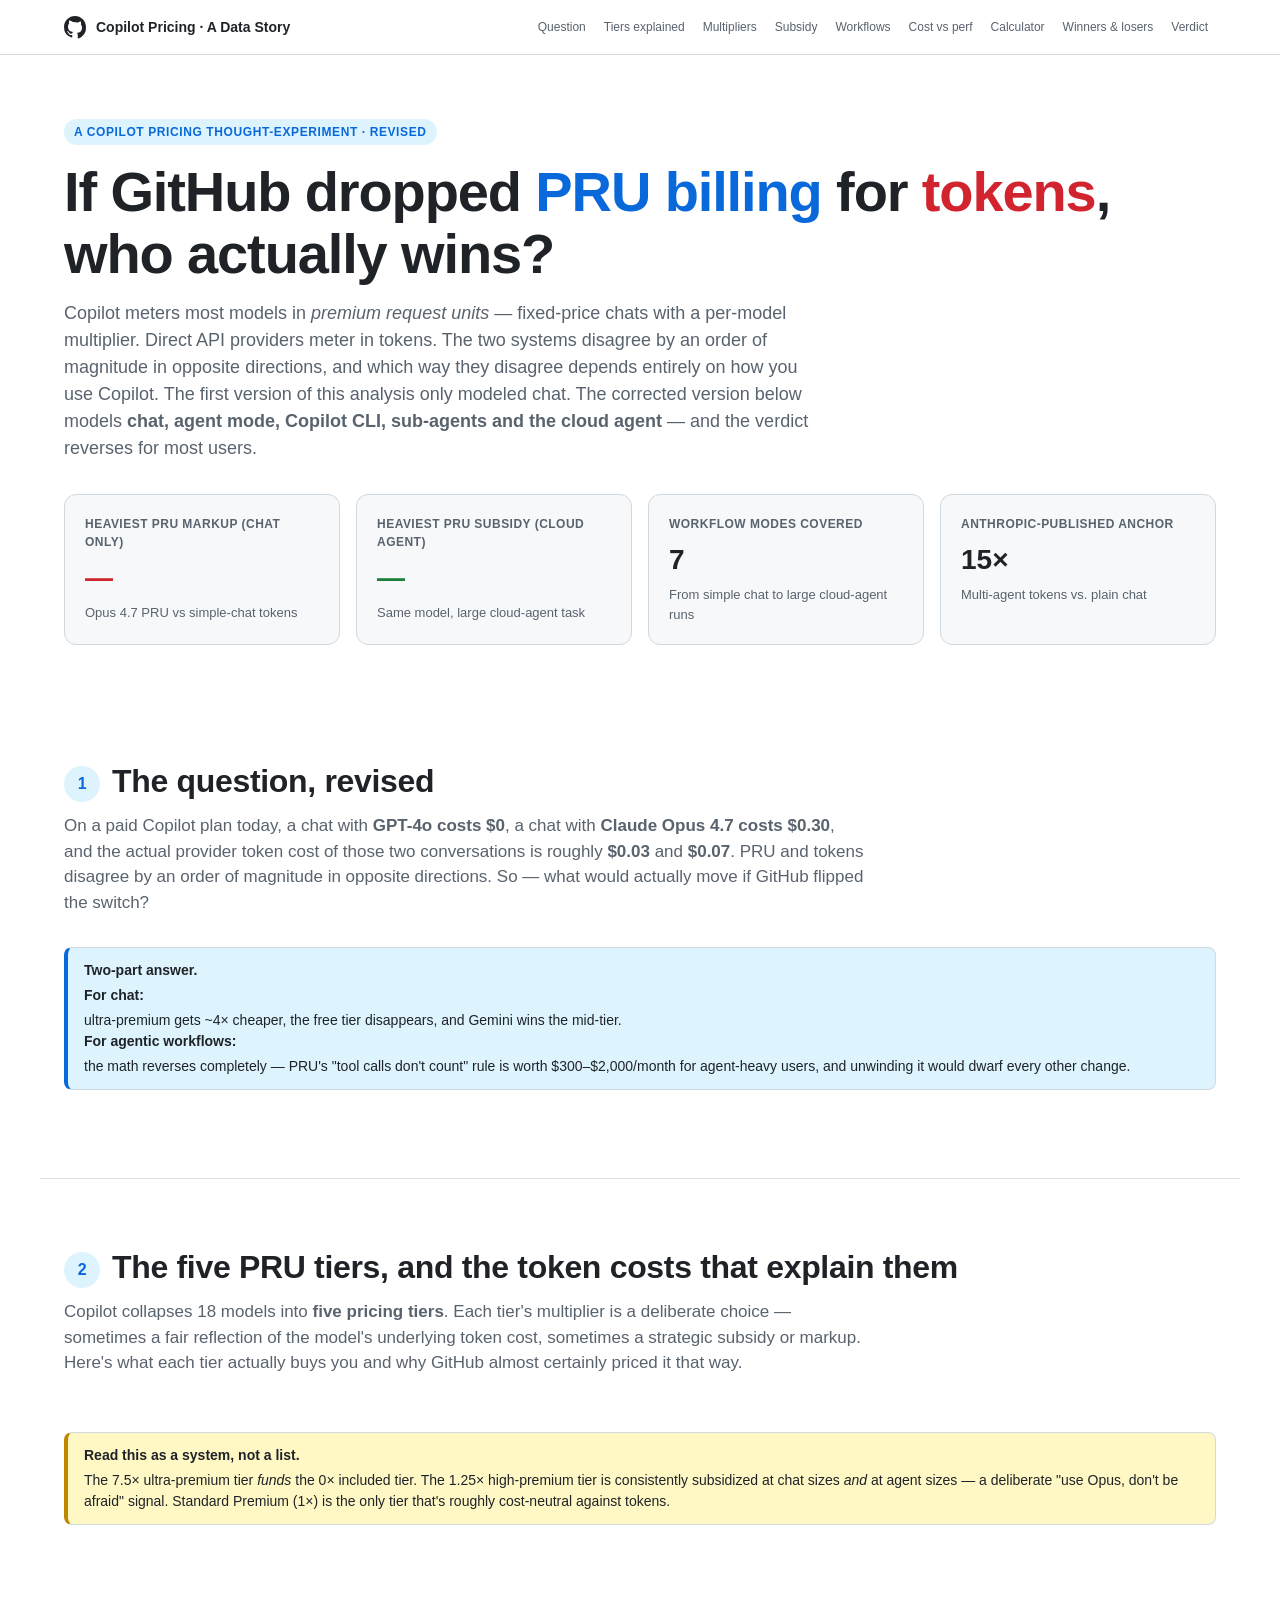
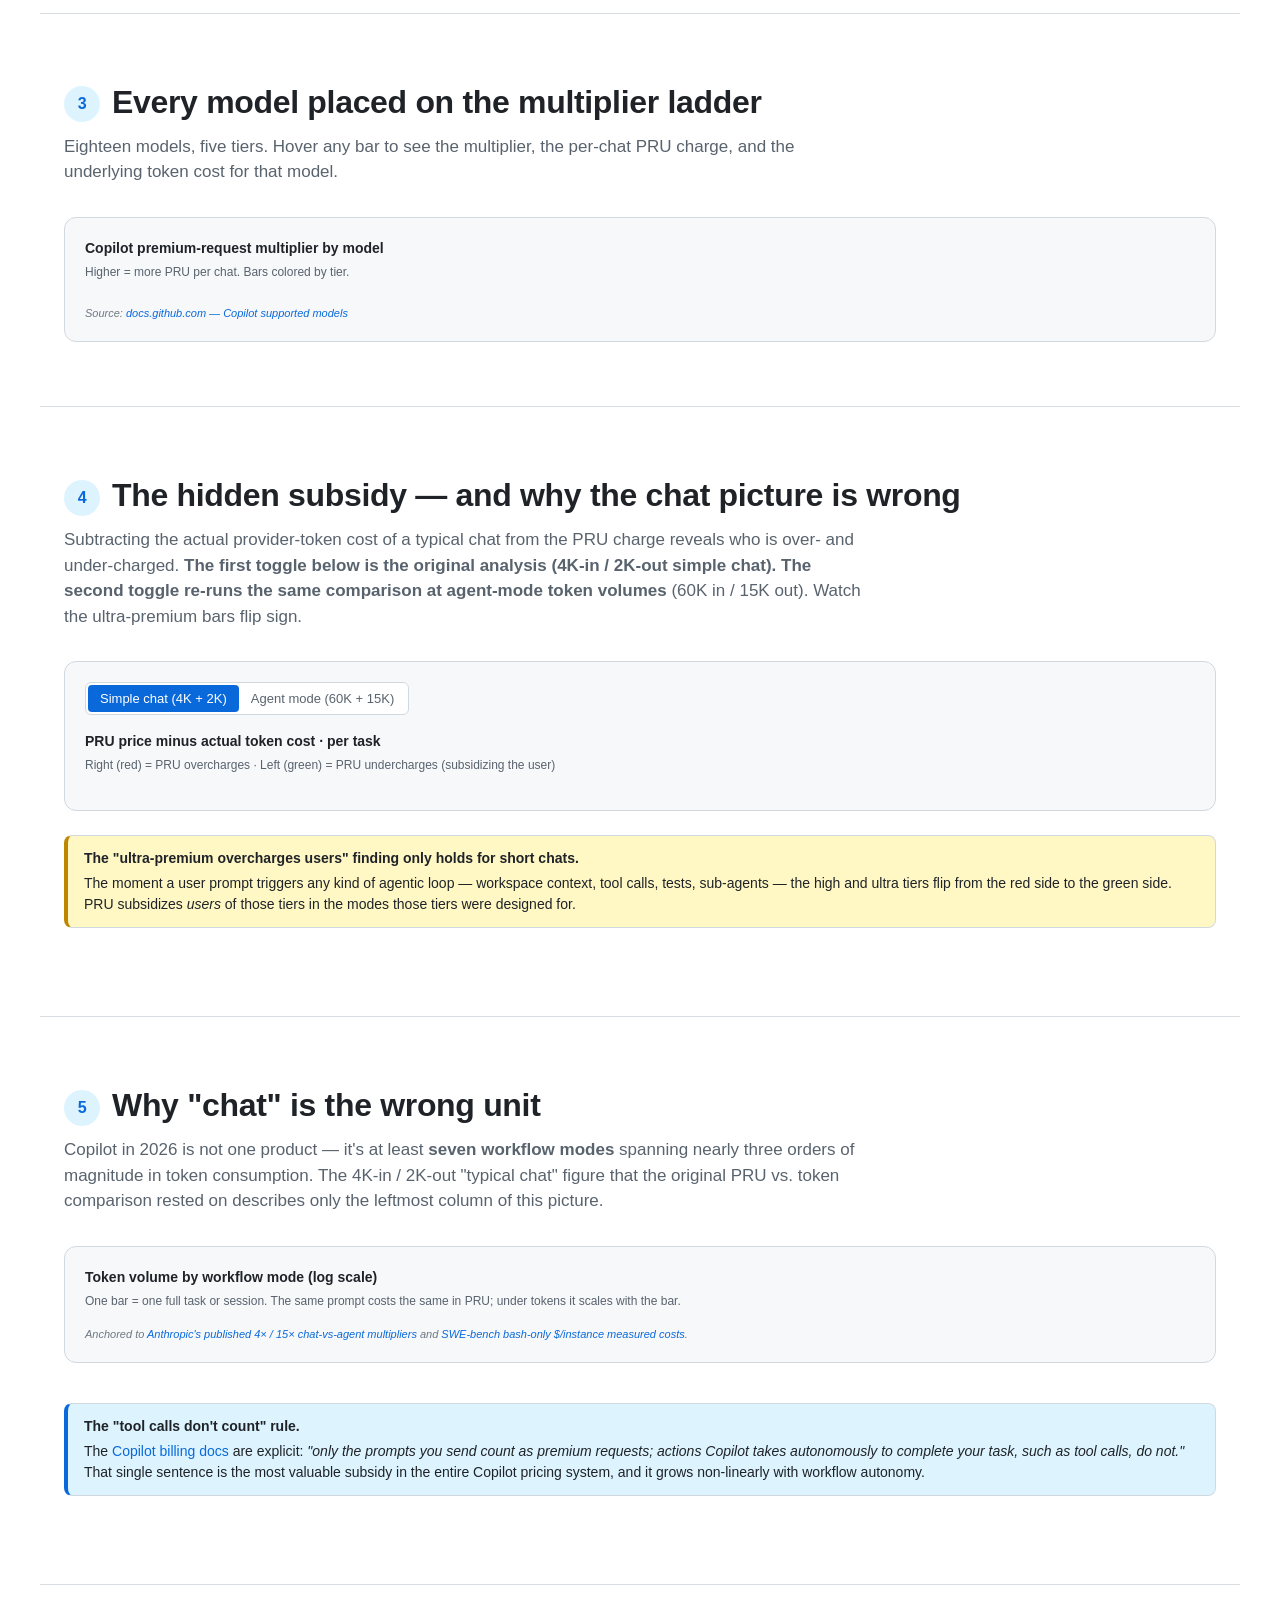
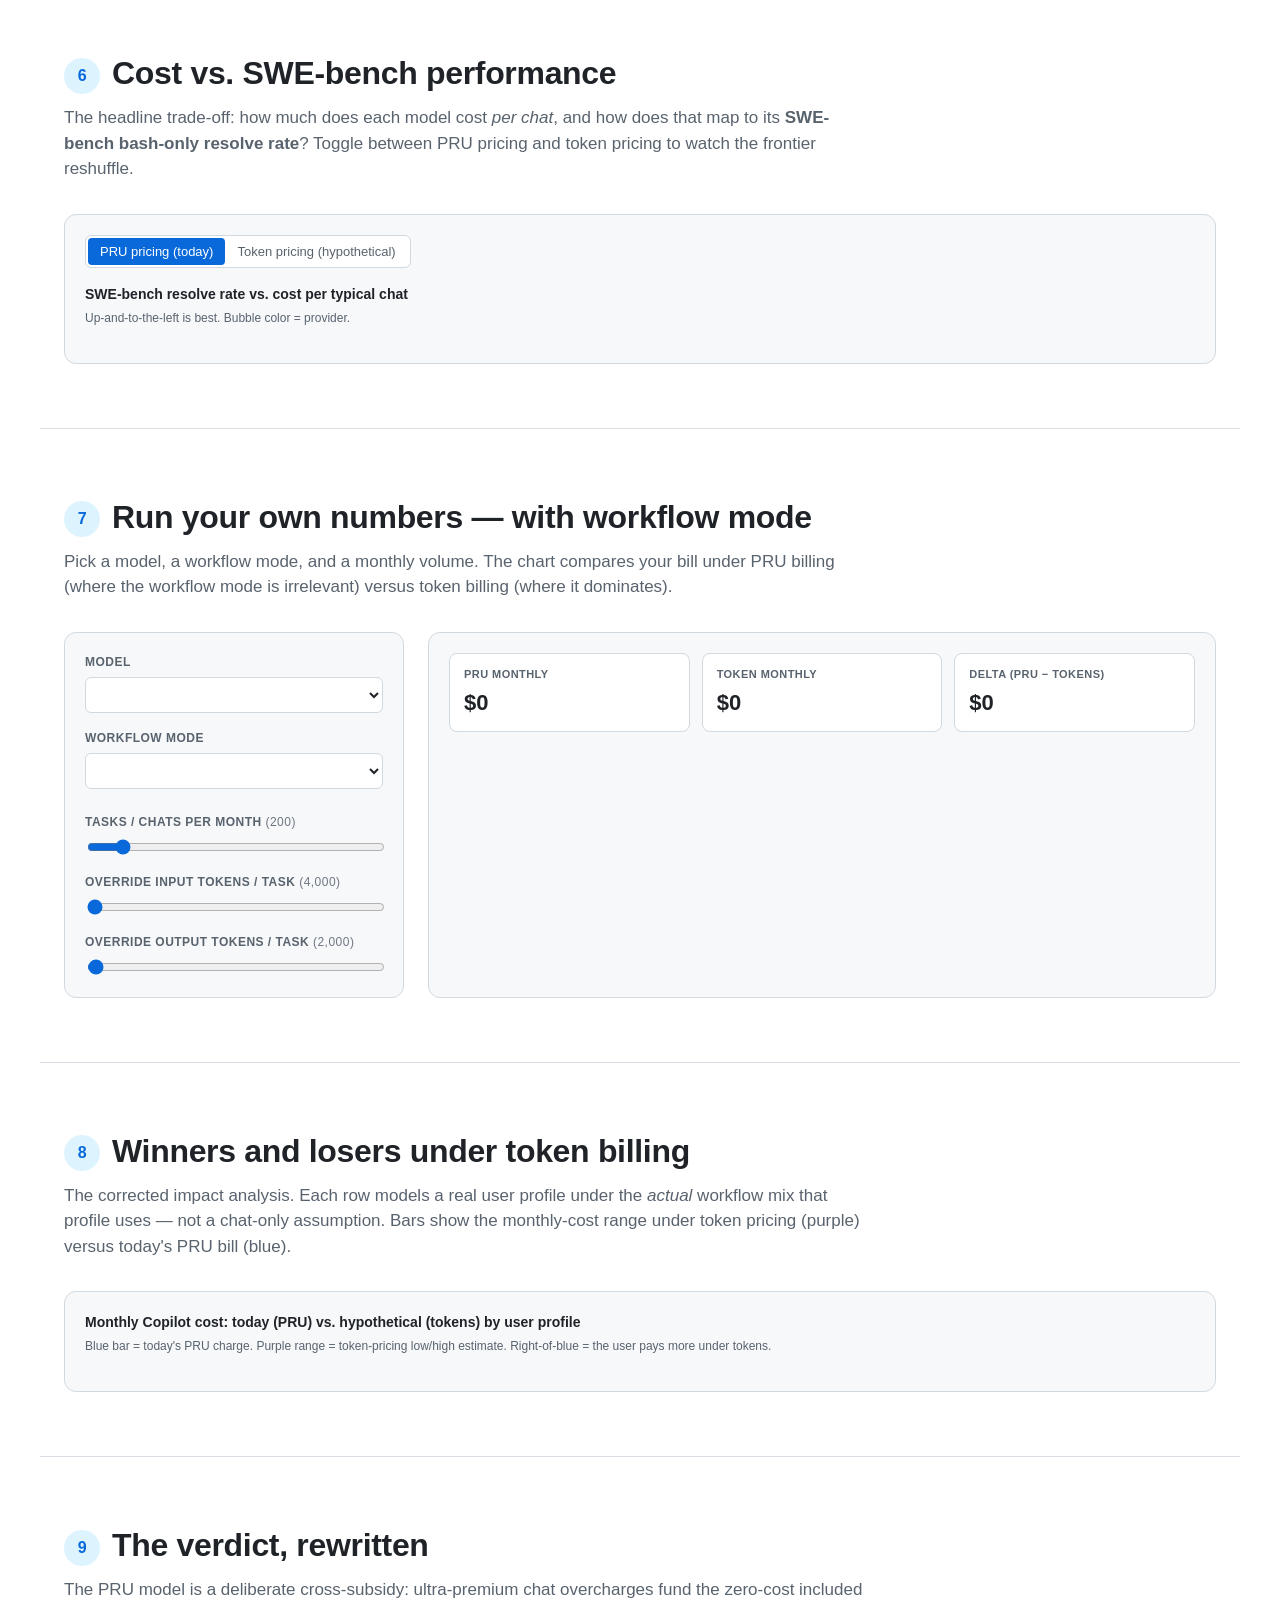
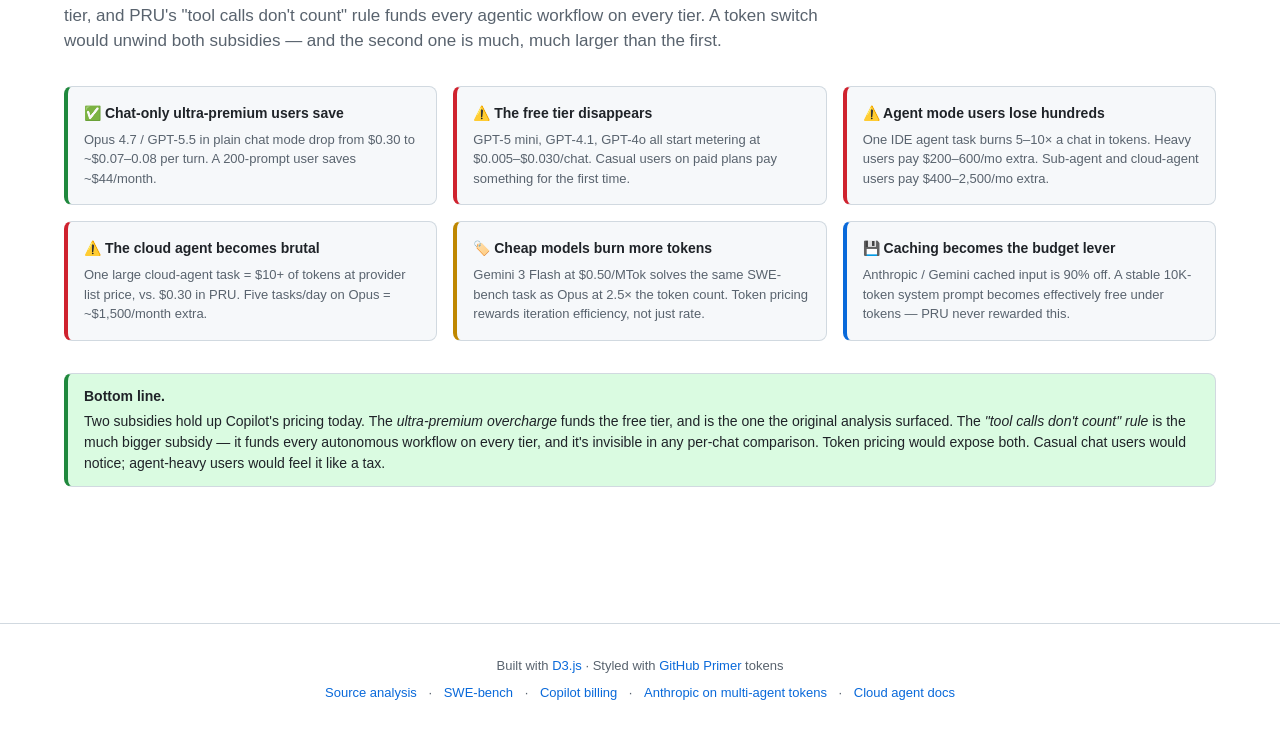
==== docs/index.html @ 6ed40075 "Rebuild website around chat-vs-agent findings and PRU tier explainer - Add Section 2: 'The five PRU " ====
<!DOCTYPE html>
<html lang="en">
<head>
<meta charset="UTF-8">
<meta name="viewport" content="width=device-width, initial-scale=1">
<title>Copilot PRU vs Tokens · A Data Story</title>
<meta name="description" content="An interactive D3.js walkthrough of GitHub Copilot's PRU billing, the token costs that explain it, and what would change in chat vs. agentic workflows under token-based pricing.">
<link rel="icon" href="data:image/svg+xml,%3Csvg xmlns='http://www.w3.org/2000/svg' viewBox='0 0 16 16'%3E%3Cpath fill='%231f6feb' d='M8 0C3.58 0 0 3.58 0 8a8 8 0 005.47 7.59c.4.07.55-.17.55-.38v-1.34c-2.23.49-2.7-1.07-2.7-1.07-.36-.92-.89-1.17-.89-1.17-.73-.5.05-.49.05-.49.81.06 1.23.83 1.23.83.72 1.23 1.88.87 2.34.66.07-.52.28-.87.51-1.07-1.78-.2-3.64-.89-3.64-3.95 0-.87.31-1.59.82-2.15-.08-.2-.36-1.02.08-2.12 0 0 .67-.21 2.2.82.64-.18 1.32-.27 2-.27.68 0 1.36.09 2 .27 1.53-1.04 2.2-.82 2.2-.82.44 1.1.16 1.92.08 2.12.51.56.82 1.27.82 2.15 0 3.07-1.87 3.75-3.65 3.95.29.25.54.73.54 1.48v2.19c0 .21.15.46.55.38A8.013 8.013 0 0016 8c0-4.42-3.58-8-8-8z'/%3E%3C/svg%3E">
<link rel="stylesheet" href="styles.css">
</head>
<body>

<header class="site-header">
  <div class="site-header-inner">
    <div class="brand">
      <svg width="22" height="22" viewBox="0 0 16 16" fill="currentColor"><path d="M8 0C3.58 0 0 3.58 0 8a8 8 0 005.47 7.59c.4.07.55-.17.55-.38v-1.34c-2.23.49-2.7-1.07-2.7-1.07-.36-.92-.89-1.17-.89-1.17-.73-.5.05-.49.05-.49.81.06 1.23.83 1.23.83.72 1.23 1.88.87 2.34.66.07-.52.28-.87.51-1.07-1.78-.2-3.64-.89-3.64-3.95 0-.87.31-1.59.82-2.15-.08-.2-.36-1.02.08-2.12 0 0 .67-.21 2.2.82A7.7 7.7 0 018 4.6c.68 0 1.36.09 2 .27 1.53-1.04 2.2-.82 2.2-.82.44 1.1.16 1.92.08 2.12.51.56.82 1.27.82 2.15 0 3.07-1.87 3.75-3.65 3.95.29.25.54.73.54 1.48v2.19c0 .21.15.46.55.38A8.013 8.013 0 0016 8c0-4.42-3.58-8-8-8z"/></svg>
      <span>Copilot Pricing · A Data Story</span>
    </div>
    <nav class="nav-links">
      <a href="#question">Question</a>
      <a href="#tiers">Tiers explained</a>
      <a href="#multipliers">Multipliers</a>
      <a href="#subsidy">Subsidy</a>
      <a href="#workflows">Workflows</a>
      <a href="#scatter">Cost vs perf</a>
      <a href="#calculator">Calculator</a>
      <a href="#impact">Winners &amp; losers</a>
      <a href="#verdict">Verdict</a>
    </nav>
  </div>
</header>

<div class="hero">
  <span class="eyebrow">A Copilot pricing thought-experiment · revised</span>
  <h1>If GitHub dropped <span class="accent">PRU billing</span> for <span class="danger">tokens</span>, who actually wins?</h1>
  <p class="lede">
    Copilot meters most models in <em>premium request units</em> — fixed-price chats with
    a per-model multiplier. Direct API providers meter in tokens. The two systems disagree
    by an order of magnitude in opposite directions, and which way they disagree depends
    entirely on how you use Copilot. The first version of this analysis only modeled
    chat. The corrected version below models <strong>chat, agent mode, Copilot CLI,
    sub-agents and the cloud agent</strong> — and the verdict reverses for most users.
  </p>
  <div class="hero-stats">
    <div class="stat-card down">
      <div class="label">Heaviest PRU markup (chat only)</div>
      <div class="value" id="kpi-markup">—</div>
      <div class="sub">Opus 4.7 PRU vs simple-chat tokens</div>
    </div>
    <div class="stat-card up">
      <div class="label">Heaviest PRU subsidy (cloud agent)</div>
      <div class="value" id="kpi-cloud">—</div>
      <div class="sub">Same model, large cloud-agent task</div>
    </div>
    <div class="stat-card">
      <div class="label">Workflow modes covered</div>
      <div class="value">7</div>
      <div class="sub">From simple chat to large cloud-agent runs</div>
    </div>
    <div class="stat-card">
      <div class="label">Anthropic-published anchor</div>
      <div class="value">15×</div>
      <div class="sub">Multi-agent tokens vs. plain chat</div>
    </div>
  </div>
</div>

<!-- 1. THE QUESTION -->
<section id="question" class="no-border">
  <h2><span class="num">1</span>The question, revised</h2>
  <p class="section-lede">
    On a paid Copilot plan today, a chat with <strong>GPT-4o costs $0</strong>, a chat with
    <strong>Claude Opus 4.7 costs $0.30</strong>, and the actual provider token cost of those
    two conversations is roughly <strong>$0.03</strong> and <strong>$0.07</strong>. PRU and tokens disagree
    by an order of magnitude in opposite directions. So — what would actually move if GitHub
    flipped the switch?
  </p>
  <div class="callout">
    <strong>Two-part answer.</strong>
    <strong>For chat:</strong> ultra-premium gets ~4× cheaper, the free tier disappears,
    and Gemini wins the mid-tier. <strong>For agentic workflows:</strong> the math reverses
    completely — PRU's "tool calls don't count" rule is worth $300–$2,000/month for
    agent-heavy users, and unwinding it would dwarf every other change.
  </div>
</section>

<!-- 2. THE FIVE PRU TIERS — EXPLAINED -->
<section id="tiers">
  <h2><span class="num">2</span>The five PRU tiers, and the token costs that explain them</h2>
  <p class="section-lede">
    Copilot collapses 18 models into <strong>five pricing tiers</strong>. Each tier's
    multiplier is a deliberate choice — sometimes a fair reflection of the model's
    underlying token cost, sometimes a strategic subsidy or markup. Here's what each
    tier actually buys you and why GitHub almost certainly priced it that way.
  </p>
  <div class="tier-grid" id="tier-grid"></div>
  <div class="callout warn" style="margin-top:24px">
    <strong>Read this as a system, not a list.</strong>
    The 7.5× ultra-premium tier <em>funds</em> the 0× included tier. The 1.25× high-premium
    tier is consistently subsidized at chat sizes <em>and</em> at agent sizes — a deliberate
    "use Opus, don't be afraid" signal. Standard Premium (1×) is the only tier that's
    roughly cost-neutral against tokens.
  </div>
</section>

<!-- 3. PRU MULTIPLIERS BY MODEL -->
<section id="multipliers">
  <h2><span class="num">3</span>Every model placed on the multiplier ladder</h2>
  <p class="section-lede">
    Eighteen models, five tiers. Hover any bar to see the multiplier, the per-chat PRU
    charge, and the underlying token cost for that model.
  </p>
  <div class="chart-card">
    <div class="chart-title">Copilot premium-request multiplier by model</div>
    <div class="chart-sub">Higher = more PRU per chat. Bars colored by tier.</div>
    <div id="chart-multipliers"></div>
    <div class="legend" id="legend-multipliers"></div>
    <div class="source-line">Source: <a href="https://docs.github.com/en/copilot/reference/ai-models/supported-models">docs.github.com — Copilot supported models</a></div>
  </div>
</section>

<!-- 4. HIDDEN SUBSIDY -->
<section id="subsidy">
  <h2><span class="num">4</span>The hidden subsidy — and why the chat picture is wrong</h2>
  <p class="section-lede">
    Subtracting the actual provider-token cost of a typical chat from the PRU charge
    reveals who is over- and under-charged.
    <strong>The first toggle below is the original analysis (4K-in / 2K-out simple chat).</strong>
    <strong>The second toggle re-runs the same comparison at agent-mode token volumes</strong>
    (60K in / 15K out). Watch the ultra-premium bars flip sign.
  </p>
  <div class="chart-card">
    <div class="chart-controls">
      <div class="toggle-group" id="subsidy-toggle">
        <button class="active" data-mode="chat">Simple chat (4K + 2K)</button>
        <button data-mode="agent">Agent mode (60K + 15K)</button>
      </div>
    </div>
    <div class="chart-title">PRU price minus actual token cost · per task</div>
    <div class="chart-sub">Right (red) = PRU overcharges &middot; Left (green) = PRU undercharges (subsidizing the user)</div>
    <div id="chart-subsidy"></div>
  </div>
  <div class="callout warn">
    <strong>The "ultra-premium overcharges users" finding only holds for short chats.</strong>
    The moment a user prompt triggers any kind of agentic loop — workspace context, tool
    calls, tests, sub-agents — the high and ultra tiers flip from the red side to the
    green side. PRU subsidizes <em>users</em> of those tiers in the modes those tiers
    were designed for.
  </div>
</section>

<!-- 5. WORKFLOW MODES -->
<section id="workflows">
  <h2><span class="num">5</span>Why "chat" is the wrong unit</h2>
  <p class="section-lede">
    Copilot in 2026 is not one product — it's at least <strong>seven workflow modes</strong> spanning
    nearly three orders of magnitude in token consumption. The 4K-in / 2K-out "typical chat"
    figure that the original PRU vs. token comparison rested on describes only the leftmost
    column of this picture.
  </p>
  <div class="chart-card">
    <div class="chart-title">Token volume by workflow mode (log scale)</div>
    <div class="chart-sub">One bar = one full task or session. The same prompt costs the same in PRU; under tokens it scales with the bar.</div>
    <div id="chart-workflows"></div>
    <div class="source-line">Anchored to <a href="https://www.anthropic.com/engineering/built-multi-agent-research-system">Anthropic's published 4× / 15× chat-vs-agent multipliers</a> and <a href="https://www.swebench.com/">SWE-bench bash-only $/instance measured costs</a>.</div>
  </div>
  <div class="workflow-table" id="workflow-table"></div>
  <div class="callout">
    <strong>The "tool calls don't count" rule.</strong>
    The <a href="https://docs.github.com/en/copilot/concepts/billing/copilot-requests">Copilot billing docs</a>
    are explicit: <em>"only the prompts you send count as premium requests; actions Copilot
    takes autonomously to complete your task, such as tool calls, do not."</em> That single
    sentence is the most valuable subsidy in the entire Copilot pricing system, and it
    grows non-linearly with workflow autonomy.
  </div>
</section>

<!-- 6. SCATTER -->
<section id="scatter">
  <h2><span class="num">6</span>Cost vs. SWE-bench performance</h2>
  <p class="section-lede">
    The headline trade-off: how much does each model cost <em>per chat</em>, and how does
    that map to its <strong>SWE-bench bash-only resolve rate</strong>? Toggle between PRU pricing
    and token pricing to watch the frontier reshuffle.
  </p>
  <div class="chart-card">
    <div class="chart-controls">
      <div class="toggle-group" id="scatter-toggle">
        <button class="active" data-mode="pru">PRU pricing (today)</button>
        <button data-mode="token">Token pricing (hypothetical)</button>
      </div>
    </div>
    <div class="chart-title">SWE-bench resolve rate vs. cost per typical chat</div>
    <div class="chart-sub">Up-and-to-the-left is best. Bubble color = provider.</div>
    <div id="chart-scatter"></div>
    <div class="legend" id="legend-scatter"></div>
  </div>
</section>

<!-- 7. CALCULATOR with workflow mode -->
<section id="calculator">
  <h2><span class="num">7</span>Run your own numbers — with workflow mode</h2>
  <p class="section-lede">
    Pick a model, a workflow mode, and a monthly volume. The chart compares your bill
    under PRU billing (where the workflow mode is irrelevant) versus token billing
    (where it dominates).
  </p>
  <div class="calc-grid">
    <div class="calc-controls">
      <div class="field">
        <label for="calc-model">Model</label>
        <select id="calc-model"></select>
      </div>
      <div class="field">
        <label for="calc-workflow">Workflow mode</label>
        <select id="calc-workflow"></select>
        <span class="hint" id="calc-workflow-hint"></span>
      </div>
      <div class="field">
        <label>Tasks / chats per month <span style="text-transform:none;color:var(--fg-subtle);font-weight:400">(<span id="calc-chats-val">200</span>)</span></label>
        <input type="range" id="calc-chats" min="1" max="2000" step="1" value="200">
      </div>
      <div class="field">
        <label>Override input tokens / task <span style="text-transform:none;color:var(--fg-subtle);font-weight:400">(<span id="calc-in-val">4,000</span>)</span></label>
        <input type="range" id="calc-in" min="500" max="2000000" step="500" value="4000">
      </div>
      <div class="field">
        <label>Override output tokens / task <span style="text-transform:none;color:var(--fg-subtle);font-weight:400">(<span id="calc-out-val">2,000</span>)</span></label>
        <input type="range" id="calc-out" min="200" max="500000" step="200" value="2000">
      </div>
    </div>
    <div class="calc-output">
      <div class="calc-summary">
        <div class="pill"><div class="k">PRU monthly</div><div class="v" id="calc-pru">$0</div></div>
        <div class="pill"><div class="k">Token monthly</div><div class="v" id="calc-tok">$0</div></div>
        <div class="pill" id="calc-delta-pill"><div class="k">Delta (PRU − Tokens)</div><div class="v" id="calc-delta">$0</div></div>
      </div>
      <div id="chart-calc"></div>
    </div>
  </div>
</section>

<!-- 8. WINNERS / LOSERS -->
<section id="impact">
  <h2><span class="num">8</span>Winners and losers under token billing</h2>
  <p class="section-lede">
    The corrected impact analysis. Each row models a real user profile under the <em>actual</em>
    workflow mix that profile uses — not a chat-only assumption. Bars show the
    monthly-cost range under token pricing (purple) versus today's PRU bill (blue).
  </p>
  <div class="chart-card">
    <div class="chart-title">Monthly Copilot cost: today (PRU) vs. hypothetical (tokens) by user profile</div>
    <div class="chart-sub">Blue bar = today's PRU charge. Purple range = token-pricing low/high estimate. Right-of-blue = the user pays more under tokens.</div>
    <div id="chart-impact"></div>
  </div>
</section>

<!-- 9. VERDICT -->
<section id="verdict">
  <h2><span class="num">9</span>The verdict, rewritten</h2>
  <p class="section-lede">
    The PRU model is a deliberate cross-subsidy: ultra-premium chat overcharges fund
    the zero-cost included tier, and PRU's "tool calls don't count" rule funds every
    agentic workflow on every tier. A token switch would unwind both subsidies — and
    the second one is much, much larger than the first.
  </p>
  <div class="takeaway-list">
    <div class="takeaway win">
      <h4>✅ Chat-only ultra-premium users save</h4>
      <p>Opus 4.7 / GPT-5.5 in plain chat mode drop from $0.30 to ~$0.07–0.08 per turn. A 200-prompt user saves ~$44/month.</p>
    </div>
    <div class="takeaway lose">
      <h4>⚠️ The free tier disappears</h4>
      <p>GPT-5 mini, GPT-4.1, GPT-4o all start metering at $0.005–$0.030/chat. Casual users on paid plans pay something for the first time.</p>
    </div>
    <div class="takeaway lose">
      <h4>⚠️ Agent mode users lose hundreds</h4>
      <p>One IDE agent task burns 5–10× a chat in tokens. Heavy users pay $200–600/mo extra. Sub-agent and cloud-agent users pay $400–2,500/mo extra.</p>
    </div>
    <div class="takeaway lose">
      <h4>⚠️ The cloud agent becomes brutal</h4>
      <p>One large cloud-agent task = $10+ of tokens at provider list price, vs. $0.30 in PRU. Five tasks/day on Opus = ~$1,500/month extra.</p>
    </div>
    <div class="takeaway warn">
      <h4>🏷️ Cheap models burn more tokens</h4>
      <p>Gemini 3 Flash at $0.50/MTok solves the same SWE-bench task as Opus at 2.5× the token count. Token pricing rewards iteration efficiency, not just rate.</p>
    </div>
    <div class="takeaway">
      <h4>💾 Caching becomes the budget lever</h4>
      <p>Anthropic / Gemini cached input is 90% off. A stable 10K-token system prompt becomes effectively free under tokens — PRU never rewarded this.</p>
    </div>
  </div>

  <div class="callout success" style="margin-top:32px;">
    <strong>Bottom line.</strong> Two subsidies hold up Copilot's pricing today.
    The <em>ultra-premium overcharge</em> funds the free tier, and is the one the
    original analysis surfaced. The <em>"tool calls don't count" rule</em> is the much
    bigger subsidy — it funds every autonomous workflow on every tier, and it's invisible
    in any per-chat comparison. Token pricing would expose both. Casual chat users would
    notice; agent-heavy users would feel it like a tax.
  </div>
</section>

<footer>
  <div>Built with <a href="https://d3js.org">D3.js</a> · Styled with <a href="https://primer.style">GitHub Primer</a> tokens</div>
  <div class="links">
    <a href="https://github.com/Bens-Scratch-Org/Supreme-Model-Picker/blob/main/analysis/model-comparison.md">Source analysis</a> ·
    <a href="https://www.swebench.com/">SWE-bench</a> ·
    <a href="https://docs.github.com/en/copilot/concepts/billing/copilot-requests">Copilot billing</a> ·
    <a href="https://www.anthropic.com/engineering/built-multi-agent-research-system">Anthropic on multi-agent tokens</a> ·
    <a href="https://docs.github.com/en/copilot/concepts/agents/coding-agent/about-coding-agent">Cloud agent docs</a>
  </div>
</footer>

<div class="d3-tooltip" id="tooltip"></div>

<script src="https://d3js.org/d3.v7.min.js"></script>
<script src="data.js"></script>
<script src="app.js"></script>
</body>
</html>
---- docs/styles.css ----
/* GitHub Primer-inspired styling for the Copilot pricing data story */
:root {
  --canvas-default: #ffffff;
  --canvas-subtle: #f6f8fa;
  --canvas-inset: #eaeef2;
  --border-default: #d1d9e0;
  --border-muted: #d8dee4;
  --fg-default: #1f2328;
  --fg-muted: #59636e;
  --fg-subtle: #6e7781;
  --accent-fg: #0969da;
  --accent-emphasis: #0969da;
  --accent-subtle: #ddf4ff;
  --success-fg: #1a7f37;
  --success-emphasis: #1f883d;
  --success-subtle: #dafbe1;
  --danger-fg: #d1242f;
  --danger-emphasis: #cf222e;
  --danger-subtle: #ffebe9;
  --attention-fg: #9a6700;
  --attention-emphasis: #bf8700;
  --attention-subtle: #fff8c5;
  --done-fg: #8250df;
  --done-emphasis: #8250df;
  --done-subtle: #fbefff;

  --p-anthropic: #cf5226;
  --p-openai: #1a7f37;
  --p-google: #0969da;
}

@media (prefers-color-scheme: dark) {
  :root {
    --canvas-default: #0d1117;
    --canvas-subtle: #151b23;
    --canvas-inset: #010409;
    --border-default: #3d444d;
    --border-muted: #262c36;
    --fg-default: #f0f6fc;
    --fg-muted: #9198a1;
    --fg-subtle: #6e7681;
    --accent-fg: #4493f8;
    --accent-emphasis: #1f6feb;
    --accent-subtle: #121d2f;
    --success-fg: #3fb950;
    --success-emphasis: #238636;
    --success-subtle: #0f2417;
    --danger-fg: #f85149;
    --danger-emphasis: #da3633;
    --danger-subtle: #2d1213;
    --attention-fg: #d29922;
    --attention-emphasis: #9e6a03;
    --attention-subtle: #221c0f;
    --done-fg: #ab7df8;
    --done-emphasis: #8957e5;
    --done-subtle: #1d1832;
  }
}

* { box-sizing: border-box; }

html, body {
  margin: 0; padding: 0;
  background: var(--canvas-default);
  color: var(--fg-default);
  font-family: -apple-system, BlinkMacSystemFont, "Segoe UI", "Noto Sans", Helvetica, Arial, sans-serif;
  font-size: 16px;
  line-height: 1.5;
  -webkit-font-smoothing: antialiased;
}

a { color: var(--accent-fg); text-decoration: none; }
a:hover { text-decoration: underline; }

code {
  font-family: ui-monospace, SFMono-Regular, "SF Mono", Menlo, Consolas, monospace;
  font-size: 0.875em;
  background: var(--canvas-subtle);
  border: 1px solid var(--border-muted);
  border-radius: 6px;
  padding: 0.1em 0.4em;
}

/* Header */
.site-header {
  border-bottom: 1px solid var(--border-default);
  background: var(--canvas-default);
  position: sticky; top: 0; z-index: 100;
  backdrop-filter: saturate(180%) blur(8px);
}
.site-header-inner {
  max-width: 1200px; margin: 0 auto;
  padding: 12px 24px;
  display: flex; align-items: center; justify-content: space-between; gap: 16px;
}
.brand {
  display: flex; align-items: center; gap: 10px;
  font-weight: 600; font-size: 14px;
}
.nav-links { display: flex; gap: 2px; flex-wrap: wrap; }
.nav-links a {
  color: var(--fg-muted); font-size: 12px;
  padding: 6px 8px; border-radius: 6px; font-weight: 500;
}
.nav-links a:hover { background: var(--canvas-subtle); color: var(--fg-default); text-decoration: none; }

/* Hero */
.hero {
  max-width: 1200px; margin: 0 auto;
  padding: 64px 24px 48px;
}
.hero .eyebrow {
  display: inline-block;
  font-size: 12px; font-weight: 600;
  text-transform: uppercase; letter-spacing: 0.05em;
  color: var(--accent-fg);
  background: var(--accent-subtle);
  padding: 4px 10px; border-radius: 999px;
  margin-bottom: 16px;
}
.hero h1 {
  font-size: clamp(32px, 5vw, 56px);
  line-height: 1.1; margin: 0 0 16px;
  font-weight: 700; letter-spacing: -0.02em;
}
.hero h1 .accent { color: var(--accent-fg); }
.hero h1 .danger { color: var(--danger-fg); }
.hero p.lede {
  font-size: 18px; color: var(--fg-muted);
  max-width: 760px; margin: 0 0 32px;
}
.hero-stats {
  display: grid;
  grid-template-columns: repeat(auto-fit, minmax(220px, 1fr));
  gap: 16px; margin-top: 32px;
}
.stat-card {
  background: var(--canvas-subtle);
  border: 1px solid var(--border-default);
  border-radius: 12px;
  padding: 20px;
}
.stat-card .label {
  font-size: 12px; text-transform: uppercase;
  letter-spacing: 0.04em; color: var(--fg-muted);
  font-weight: 600;
}
.stat-card .value {
  font-size: 28px; font-weight: 700;
  margin: 6px 0 4px;
  color: var(--fg-default);
  font-variant-numeric: tabular-nums;
}
.stat-card .sub { font-size: 13px; color: var(--fg-muted); }
.stat-card.up .value { color: var(--success-fg); }
.stat-card.down .value { color: var(--danger-fg); }

/* Sections */
section {
  max-width: 1200px; margin: 0 auto;
  padding: 64px 24px;
  border-top: 1px solid var(--border-muted);
}
section.no-border { border-top: none; }
section h2 {
  font-size: 32px; letter-spacing: -0.01em;
  margin: 0 0 8px; font-weight: 700;
}
section h2 .num {
  display: inline-block;
  width: 36px; height: 36px; line-height: 36px;
  text-align: center; border-radius: 50%;
  background: var(--accent-subtle);
  color: var(--accent-fg);
  font-size: 16px; margin-right: 12px;
  vertical-align: middle; font-weight: 700;
}
section .section-lede {
  color: var(--fg-muted);
  font-size: 17px; max-width: 800px;
  margin: 0 0 32px;
}
section h3 {
  margin: 32px 0 8px;
  font-size: 19px;
  font-weight: 600;
}

.callout {
  border: 1px solid var(--border-default);
  border-left: 4px solid var(--accent-emphasis);
  background: var(--accent-subtle);
  padding: 12px 16px;
  border-radius: 8px;
  margin: 24px 0;
  font-size: 14px;
  color: var(--fg-default);
}
.callout.warn { border-left-color: var(--attention-emphasis); background: var(--attention-subtle); }
.callout.danger { border-left-color: var(--danger-emphasis); background: var(--danger-subtle); }
.callout.success { border-left-color: var(--success-emphasis); background: var(--success-subtle); }
.callout strong { display: block; margin-bottom: 4px; }

/* Chart card */
.chart-card {
  background: var(--canvas-subtle);
  border: 1px solid var(--border-default);
  border-radius: 12px;
  padding: 20px;
  margin-top: 16px;
}
.chart-card .chart-title {
  font-size: 14px; font-weight: 600;
  color: var(--fg-default); margin-bottom: 4px;
}
.chart-card .chart-sub {
  font-size: 12px; color: var(--fg-muted);
  margin-bottom: 16px;
}
.chart-controls {
  display: flex; flex-wrap: wrap;
  gap: 8px; margin-bottom: 16px;
  align-items: center;
}
.toggle-group {
  display: inline-flex;
  background: var(--canvas-default);
  border: 1px solid var(--border-default);
  border-radius: 6px;
  padding: 2px;
}
.toggle-group button {
  border: none; background: transparent;
  padding: 6px 12px; font-size: 13px;
  font-weight: 500; color: var(--fg-muted);
  cursor: pointer; border-radius: 4px;
  font-family: inherit;
}
.toggle-group button.active {
  background: var(--accent-emphasis);
  color: white;
}
.toggle-group button:not(.active):hover { color: var(--fg-default); }

svg { display: block; max-width: 100%; height: auto; overflow: visible; }
svg text { fill: var(--fg-default); font-family: inherit; }
svg .axis text, svg text.axis-label { fill: var(--fg-muted); font-size: 11px; }
svg .axis line, svg .axis path { stroke: var(--border-default); }
svg .grid line { stroke: var(--border-muted); stroke-dasharray: 2 2; }
svg .grid path { display: none; }

.legend {
  display: flex; flex-wrap: wrap; gap: 12px;
  margin-top: 12px; font-size: 12px; color: var(--fg-muted);
}
.legend-item { display: inline-flex; align-items: center; gap: 6px; }
.legend-swatch {
  width: 12px; height: 12px;
  border-radius: 3px; display: inline-block;
}

/* Tooltip */
.d3-tooltip {
  position: absolute;
  pointer-events: none;
  background: var(--canvas-default);
  color: var(--fg-default);
  border: 1px solid var(--border-default);
  border-radius: 6px;
  box-shadow: 0 8px 24px rgba(140, 149, 159, 0.2);
  padding: 8px 10px;
  font-size: 12px; line-height: 1.4;
  opacity: 0;
  transition: opacity 0.15s;
  z-index: 200;
  max-width: 320px;
}
.d3-tooltip strong { color: var(--fg-default); }
.d3-tooltip .row { display: flex; justify-content: space-between; gap: 12px; }
.d3-tooltip .row .k { color: var(--fg-muted); }
.d3-tooltip .row .v { font-variant-numeric: tabular-nums; font-weight: 600; }

/* Tier explainer cards (Section 3) */
.tier-grid {
  display: grid;
  grid-template-columns: repeat(auto-fit, minmax(280px, 1fr));
  gap: 16px;
  margin-top: 24px;
}
.tier-card {
  background: var(--canvas-subtle);
  border: 1px solid var(--border-default);
  border-top: 4px solid var(--tier-color, var(--accent-emphasis));
  border-radius: 10px;
  padding: 18px;
}
.tier-card .tier-head {
  display: flex; align-items: baseline;
  justify-content: space-between;
  margin-bottom: 4px;
}
.tier-card .tier-name { font-size: 14px; font-weight: 700; color: var(--fg-default); }
.tier-card .tier-mult {
  font-size: 22px; font-weight: 800;
  color: var(--tier-color);
  font-variant-numeric: tabular-nums;
}
.tier-card .tier-cost {
  font-size: 12px; color: var(--fg-muted);
  margin: 8px 0 12px;
  font-variant-numeric: tabular-nums;
}
.tier-card .tier-cost .arrow { color: var(--fg-subtle); margin: 0 6px; }
.tier-card .tier-cost b { color: var(--fg-default); }
.tier-card .tier-rationale {
  font-size: 13px; line-height: 1.5;
  color: var(--fg-default);
  margin-bottom: 10px;
}
.tier-card .tier-fairness {
  font-size: 12px;
  color: var(--fg-muted);
  font-style: italic;
  border-top: 1px solid var(--border-muted);
  padding-top: 8px;
}
.tier-card .tier-models {
  display: flex; flex-wrap: wrap; gap: 4px;
  margin-bottom: 10px;
}
.tier-card .tier-model {
  font-family: ui-monospace, SFMono-Regular, monospace;
  font-size: 11px;
  background: var(--canvas-default);
  border: 1px solid var(--border-default);
  border-radius: 4px;
  padding: 2px 6px;
  color: var(--fg-default);
}

/* Workflow scale chart and legend */
.workflow-table {
  display: grid;
  grid-template-columns: 1fr;
  gap: 8px;
  margin-top: 16px;
}
.workflow-row {
  display: grid;
  grid-template-columns: 32px 1fr 100px;
  gap: 12px;
  background: var(--canvas-default);
  border: 1px solid var(--border-default);
  border-radius: 8px;
  padding: 10px 14px;
  align-items: center;
}
.workflow-row .icon { font-size: 18px; }
.workflow-row .name { font-weight: 600; font-size: 13px; }
.workflow-row .desc { font-size: 12px; color: var(--fg-muted); margin-top: 2px; }
.workflow-row .factor {
  text-align: right;
  font-variant-numeric: tabular-nums;
  font-weight: 700;
  color: var(--accent-fg);
  font-size: 14px;
}

/* Calculator */
.calc-grid {
  display: grid;
  grid-template-columns: 340px 1fr;
  gap: 24px;
  margin-top: 16px;
}
@media (max-width: 880px) { .calc-grid { grid-template-columns: 1fr; } }

.calc-controls {
  background: var(--canvas-subtle);
  border: 1px solid var(--border-default);
  border-radius: 12px;
  padding: 20px;
  display: flex;
  flex-direction: column;
  gap: 16px;
}
.field { display: flex; flex-direction: column; gap: 6px; }
.field label {
  font-size: 12px; text-transform: uppercase;
  letter-spacing: 0.04em; font-weight: 600;
  color: var(--fg-muted);
}
.field select, .field input[type=number] {
  font-family: inherit; font-size: 14px;
  padding: 8px 10px;
  background: var(--canvas-default);
  color: var(--fg-default);
  border: 1px solid var(--border-default);
  border-radius: 6px;
}
.field input[type=range] { width: 100%; accent-color: var(--accent-emphasis); }
.field .hint { font-size: 11px; color: var(--fg-subtle); margin-top: 2px; }

.calc-output {
  background: var(--canvas-subtle);
  border: 1px solid var(--border-default);
  border-radius: 12px;
  padding: 20px;
}
.calc-summary {
  display: grid;
  grid-template-columns: repeat(3, 1fr);
  gap: 12px;
  margin-bottom: 20px;
}
@media (max-width: 600px) { .calc-summary { grid-template-columns: 1fr; } }
.calc-summary .pill {
  background: var(--canvas-default);
  border: 1px solid var(--border-default);
  border-radius: 8px;
  padding: 12px 14px;
}
.calc-summary .pill .k { font-size: 11px; text-transform: uppercase; color: var(--fg-muted); font-weight: 600; letter-spacing: 0.04em; }
.calc-summary .pill .v { font-size: 22px; font-weight: 700; margin-top: 4px; font-variant-numeric: tabular-nums; }
.calc-summary .pill.delta-up .v { color: var(--success-fg); }
.calc-summary .pill.delta-down .v { color: var(--danger-fg); }

/* Impact rows */
.impact-list {
  display: flex; flex-direction: column;
  gap: 8px;
  margin-top: 16px;
}

/* Verdict takeaways */
.takeaway-list {
  display: grid;
  grid-template-columns: repeat(auto-fit, minmax(300px, 1fr));
  gap: 16px;
  margin-top: 24px;
}
.takeaway {
  background: var(--canvas-subtle);
  border: 1px solid var(--border-default);
  border-left: 4px solid var(--accent-emphasis);
  border-radius: 8px;
  padding: 16px;
}
.takeaway.win { border-left-color: var(--success-emphasis); }
.takeaway.lose { border-left-color: var(--danger-emphasis); }
.takeaway.warn { border-left-color: var(--attention-emphasis); }
.takeaway h4 { margin: 0 0 6px; font-size: 14px; }
.takeaway p { margin: 0; font-size: 13px; color: var(--fg-muted); }

/* Source attribution */
.source-line {
  font-size: 11px;
  color: var(--fg-subtle);
  margin-top: 8px;
  font-style: italic;
}

/* Footer */
footer {
  border-top: 1px solid var(--border-default);
  padding: 32px 24px;
  text-align: center;
  font-size: 13px;
  color: var(--fg-muted);
  margin-top: 48px;
}
footer .links { margin-top: 8px; }
footer .links a { margin: 0 8px; }
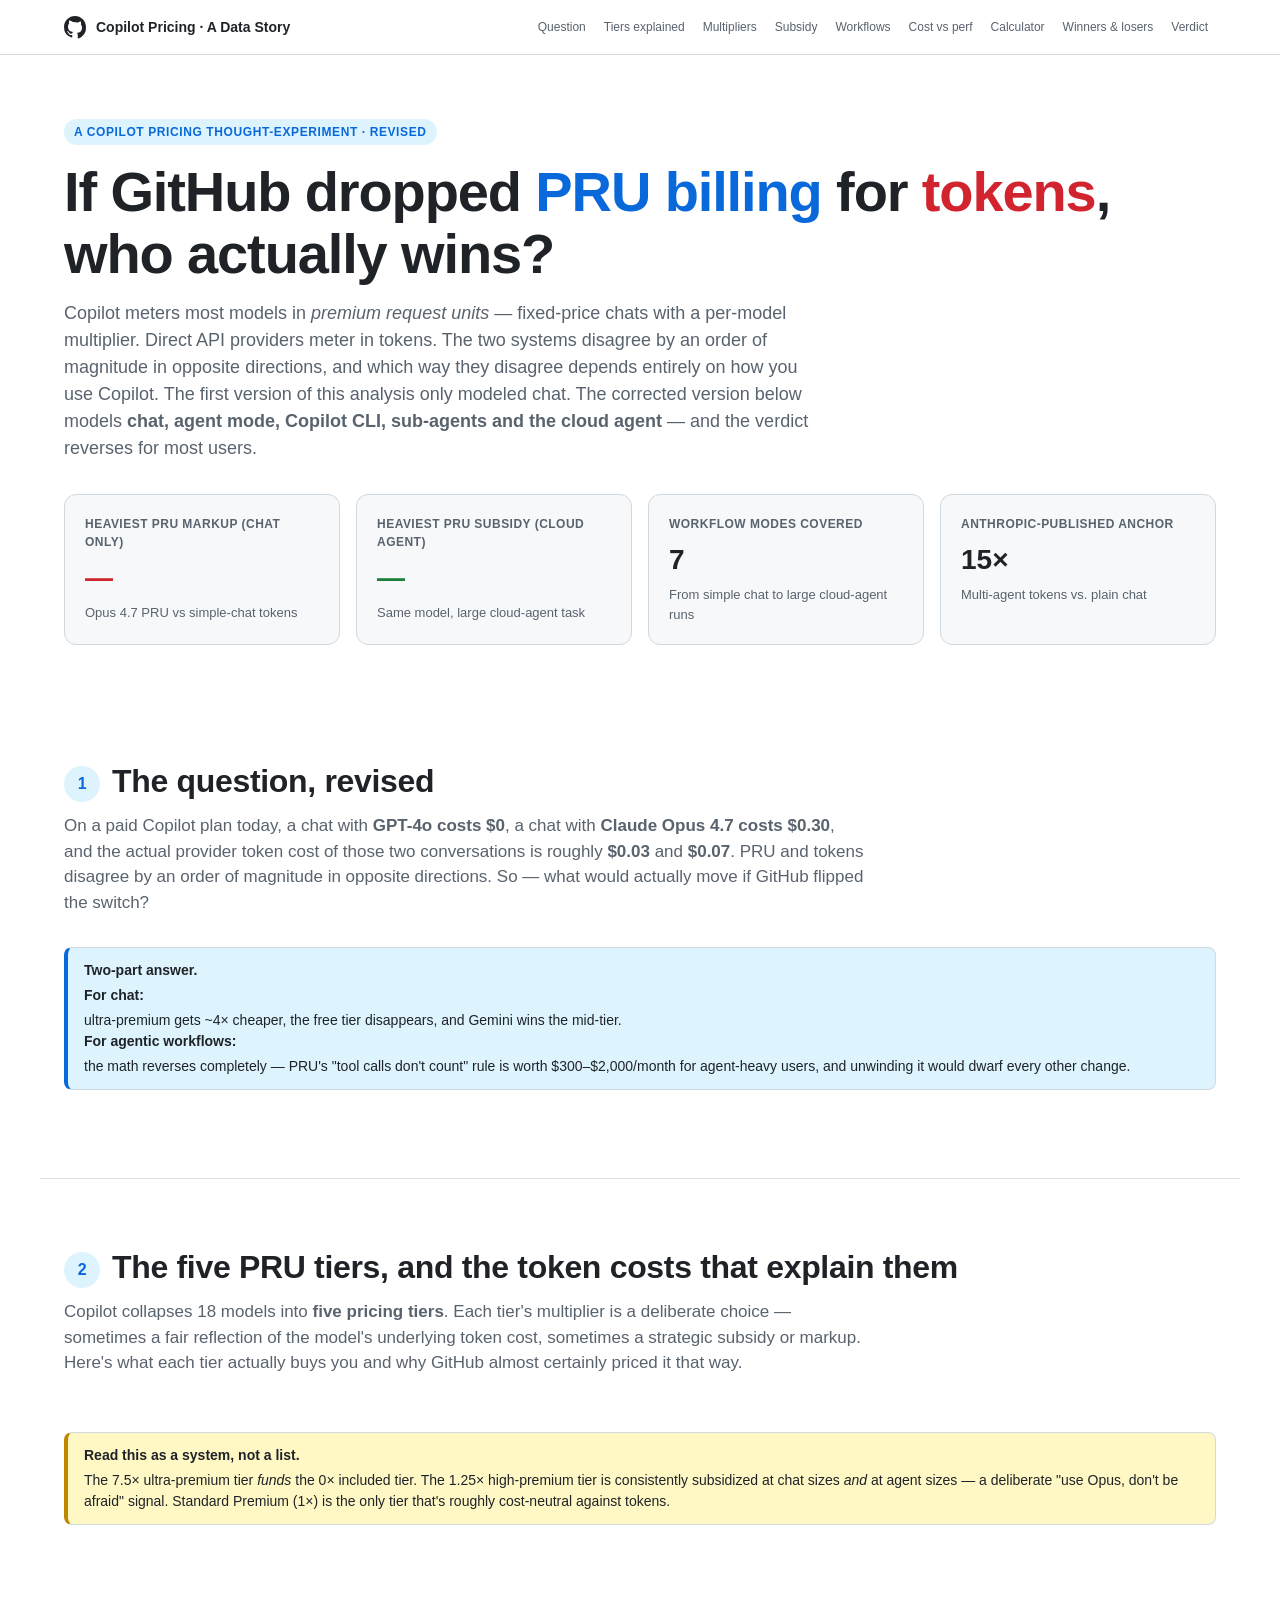
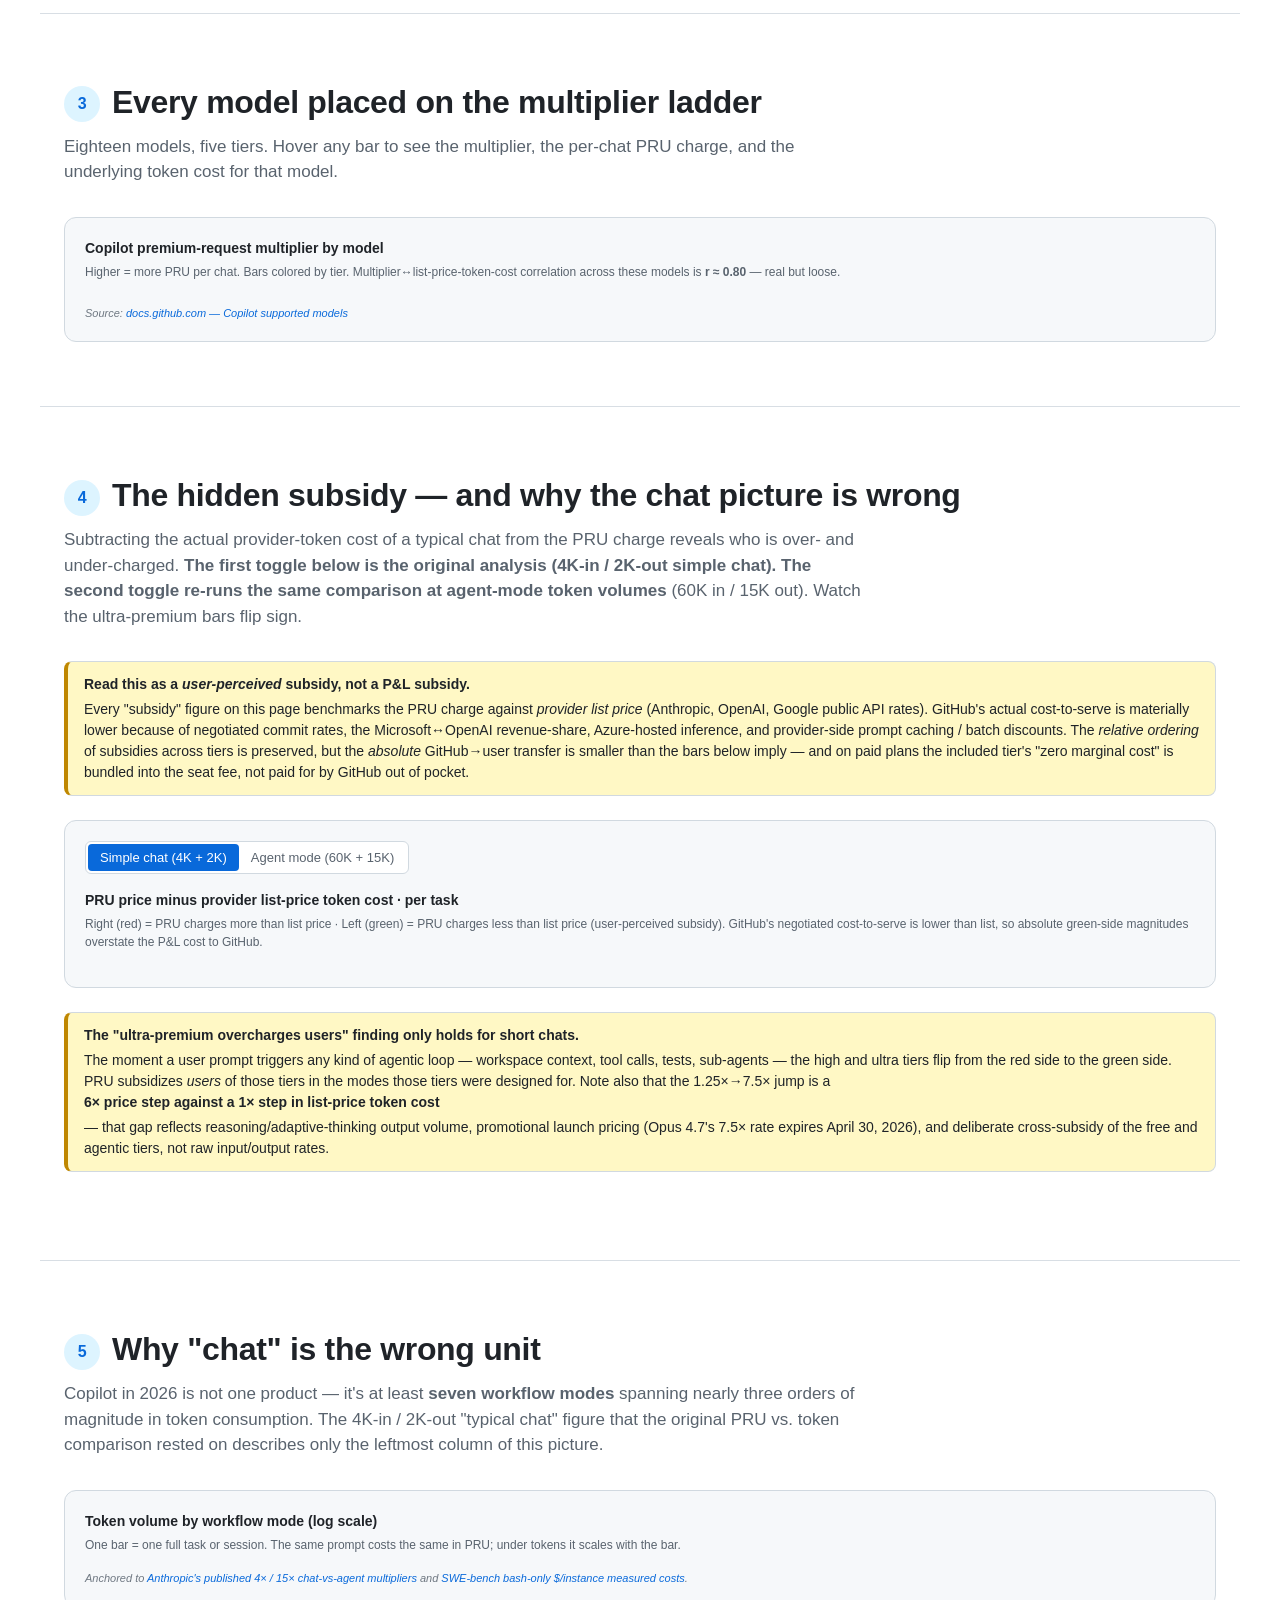
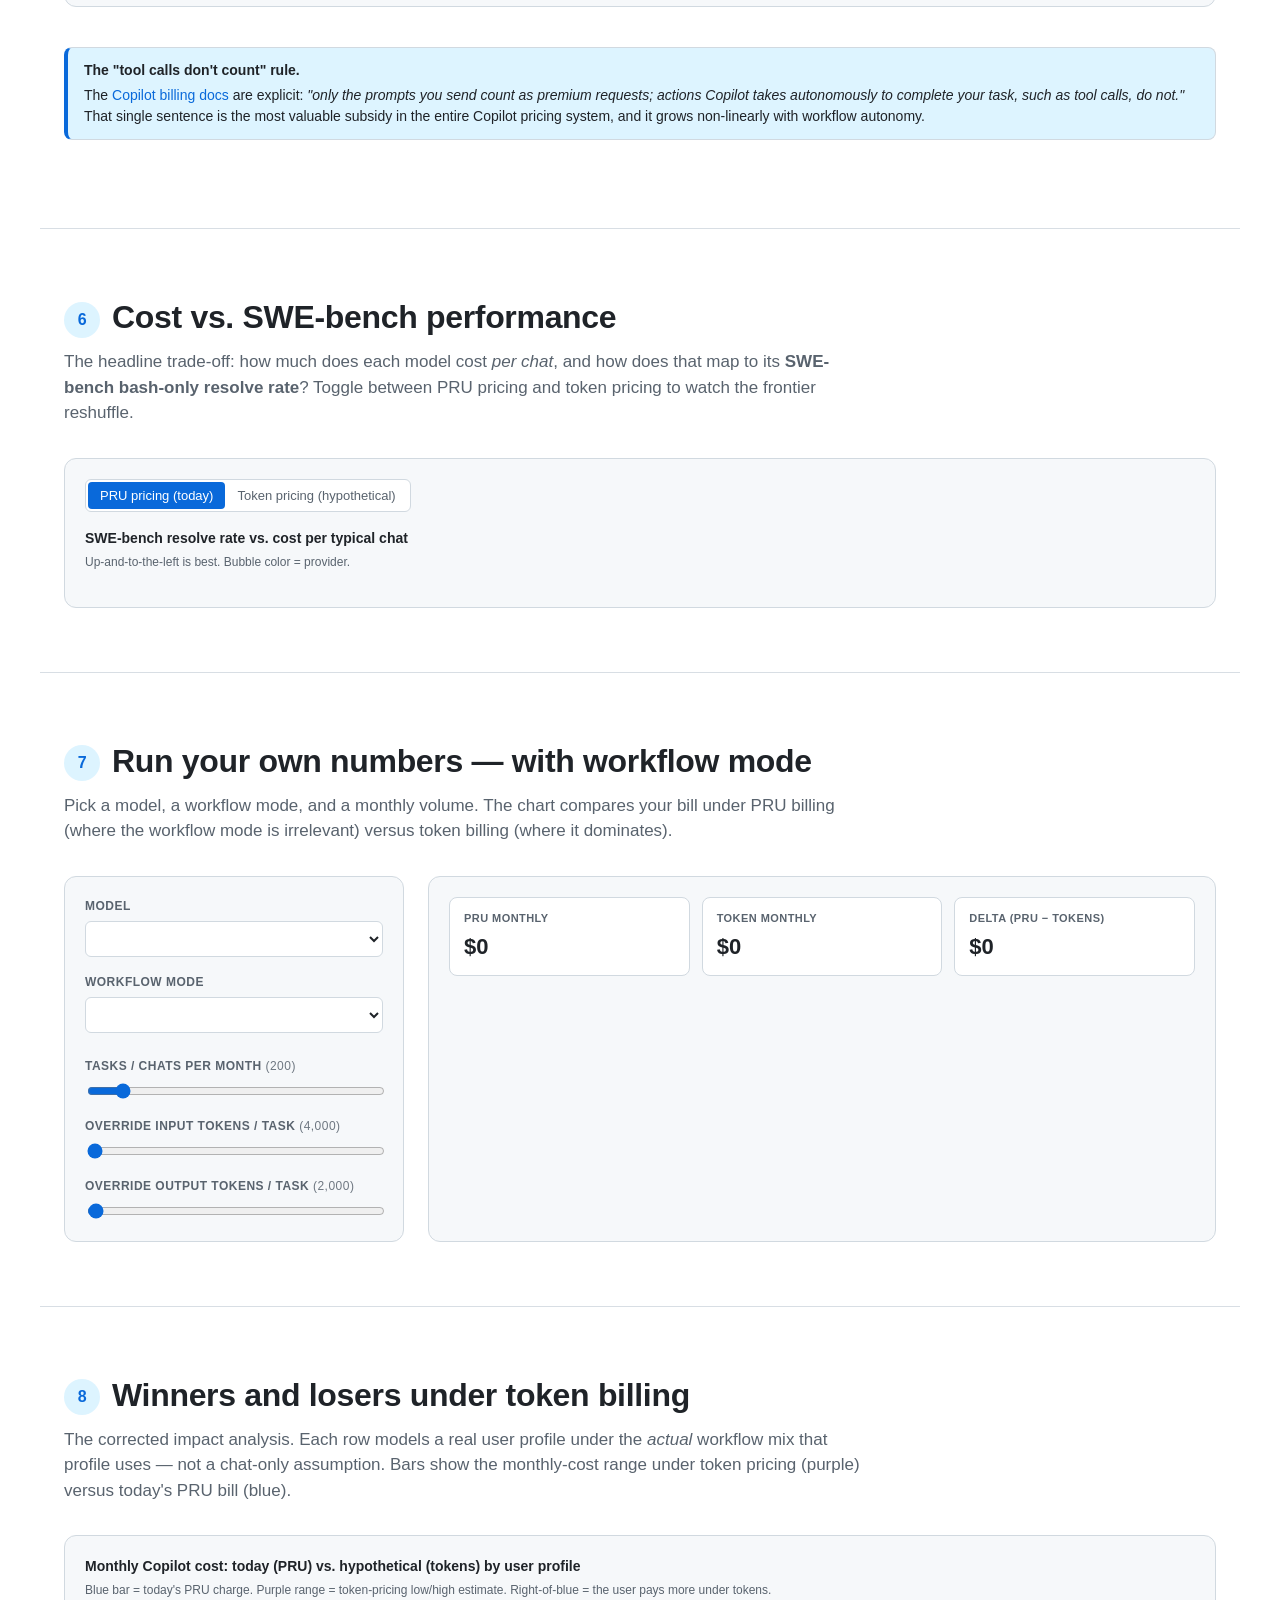
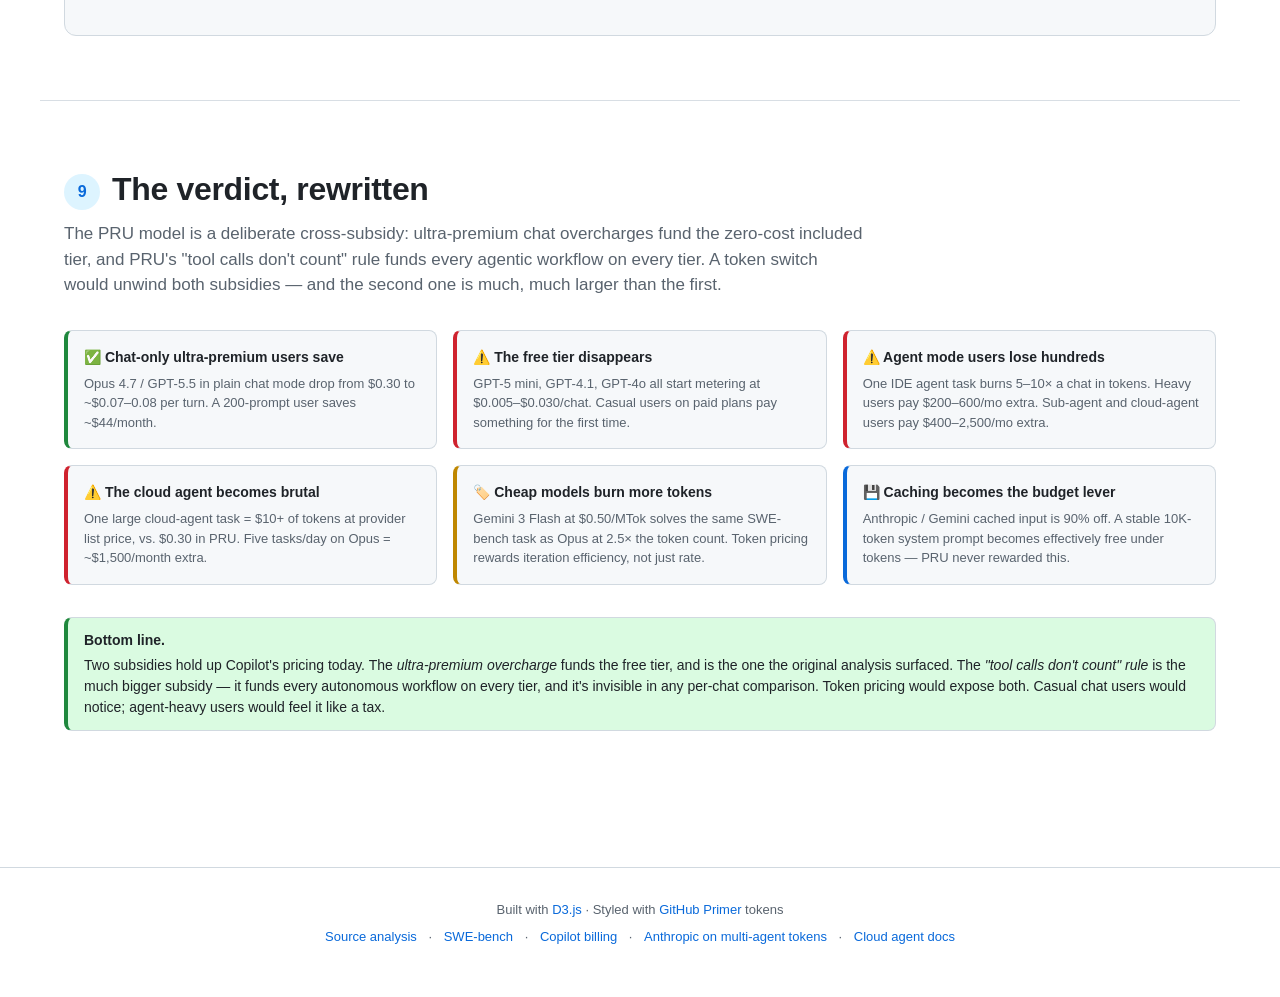
==== commit 16c25ba7: "Align website copy with revised subsidy framing - Subsidy section: add prominent callout that all 's" ====
--- a/docs/index.html
+++ b/docs/index.html
@@ -112,7 +112,7 @@
   </p>
   <div class="chart-card">
     <div class="chart-title">Copilot premium-request multiplier by model</div>
-    <div class="chart-sub">Higher = more PRU per chat. Bars colored by tier.</div>
+    <div class="chart-sub">Higher = more PRU per chat. Bars colored by tier. Multiplier↔list-price-token-cost correlation across these models is <strong>r ≈ 0.80</strong> — real but loose.</div>
     <div id="chart-multipliers"></div>
     <div class="legend" id="legend-multipliers"></div>
     <div class="source-line">Source: <a href="https://docs.github.com/en/copilot/reference/ai-models/supported-models">docs.github.com — Copilot supported models</a></div>
@@ -129,6 +129,17 @@
     <strong>The second toggle re-runs the same comparison at agent-mode token volumes</strong>
     (60K in / 15K out). Watch the ultra-premium bars flip sign.
   </p>
+  <div class="callout warn">
+    <strong>Read this as a <em>user-perceived</em> subsidy, not a P&amp;L subsidy.</strong>
+    Every "subsidy" figure on this page benchmarks the PRU charge against <em>provider list
+    price</em> (Anthropic, OpenAI, Google public API rates). GitHub's actual cost-to-serve
+    is materially lower because of negotiated commit rates, the Microsoft↔OpenAI revenue-share,
+    Azure-hosted inference, and provider-side prompt caching / batch discounts. The
+    <em>relative ordering</em> of subsidies across tiers is preserved, but the
+    <em>absolute</em> GitHub→user transfer is smaller than the bars below imply — and on
+    paid plans the included tier's "zero marginal cost" is bundled into the seat fee, not
+    paid for by GitHub out of pocket.
+  </div>
   <div class="chart-card">
     <div class="chart-controls">
       <div class="toggle-group" id="subsidy-toggle">
@@ -136,8 +147,8 @@
         <button data-mode="agent">Agent mode (60K + 15K)</button>
       </div>
     </div>
-    <div class="chart-title">PRU price minus actual token cost · per task</div>
-    <div class="chart-sub">Right (red) = PRU overcharges &middot; Left (green) = PRU undercharges (subsidizing the user)</div>
+    <div class="chart-title">PRU price minus provider list-price token cost · per task</div>
+    <div class="chart-sub">Right (red) = PRU charges more than list price &middot; Left (green) = PRU charges less than list price (user-perceived subsidy). GitHub's negotiated cost-to-serve is lower than list, so absolute green-side magnitudes overstate the P&amp;L cost to GitHub.</div>
     <div id="chart-subsidy"></div>
   </div>
   <div class="callout warn">
@@ -145,7 +156,10 @@
     The moment a user prompt triggers any kind of agentic loop — workspace context, tool
     calls, tests, sub-agents — the high and ultra tiers flip from the red side to the
     green side. PRU subsidizes <em>users</em> of those tiers in the modes those tiers
-    were designed for.
+    were designed for. Note also that the 1.25×→7.5× jump is a <strong>6× price step against
+    a 1× step in list-price token cost</strong> — that gap reflects reasoning/adaptive-thinking
+    output volume, promotional launch pricing (Opus 4.7's 7.5× rate expires April 30, 2026),
+    and deliberate cross-subsidy of the free and agentic tiers, not raw input/output rates.
   </div>
 </section>
 
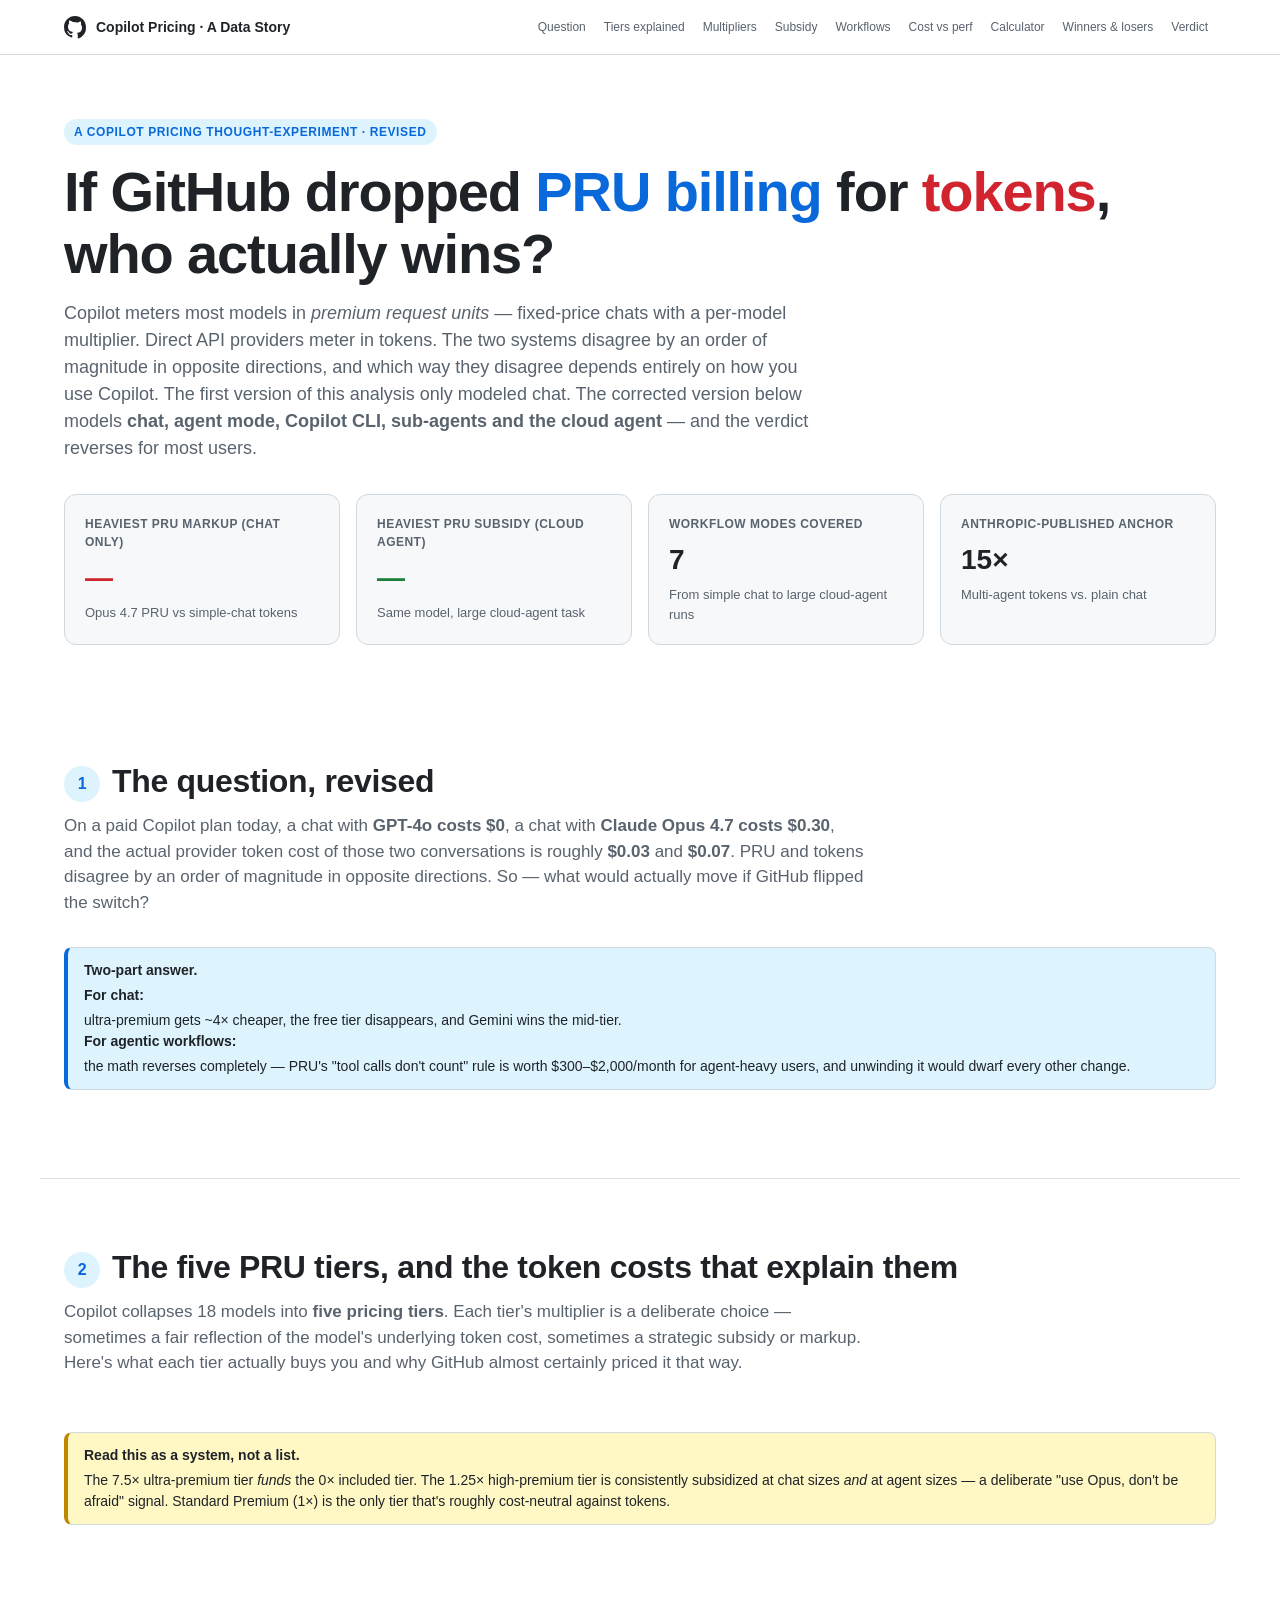
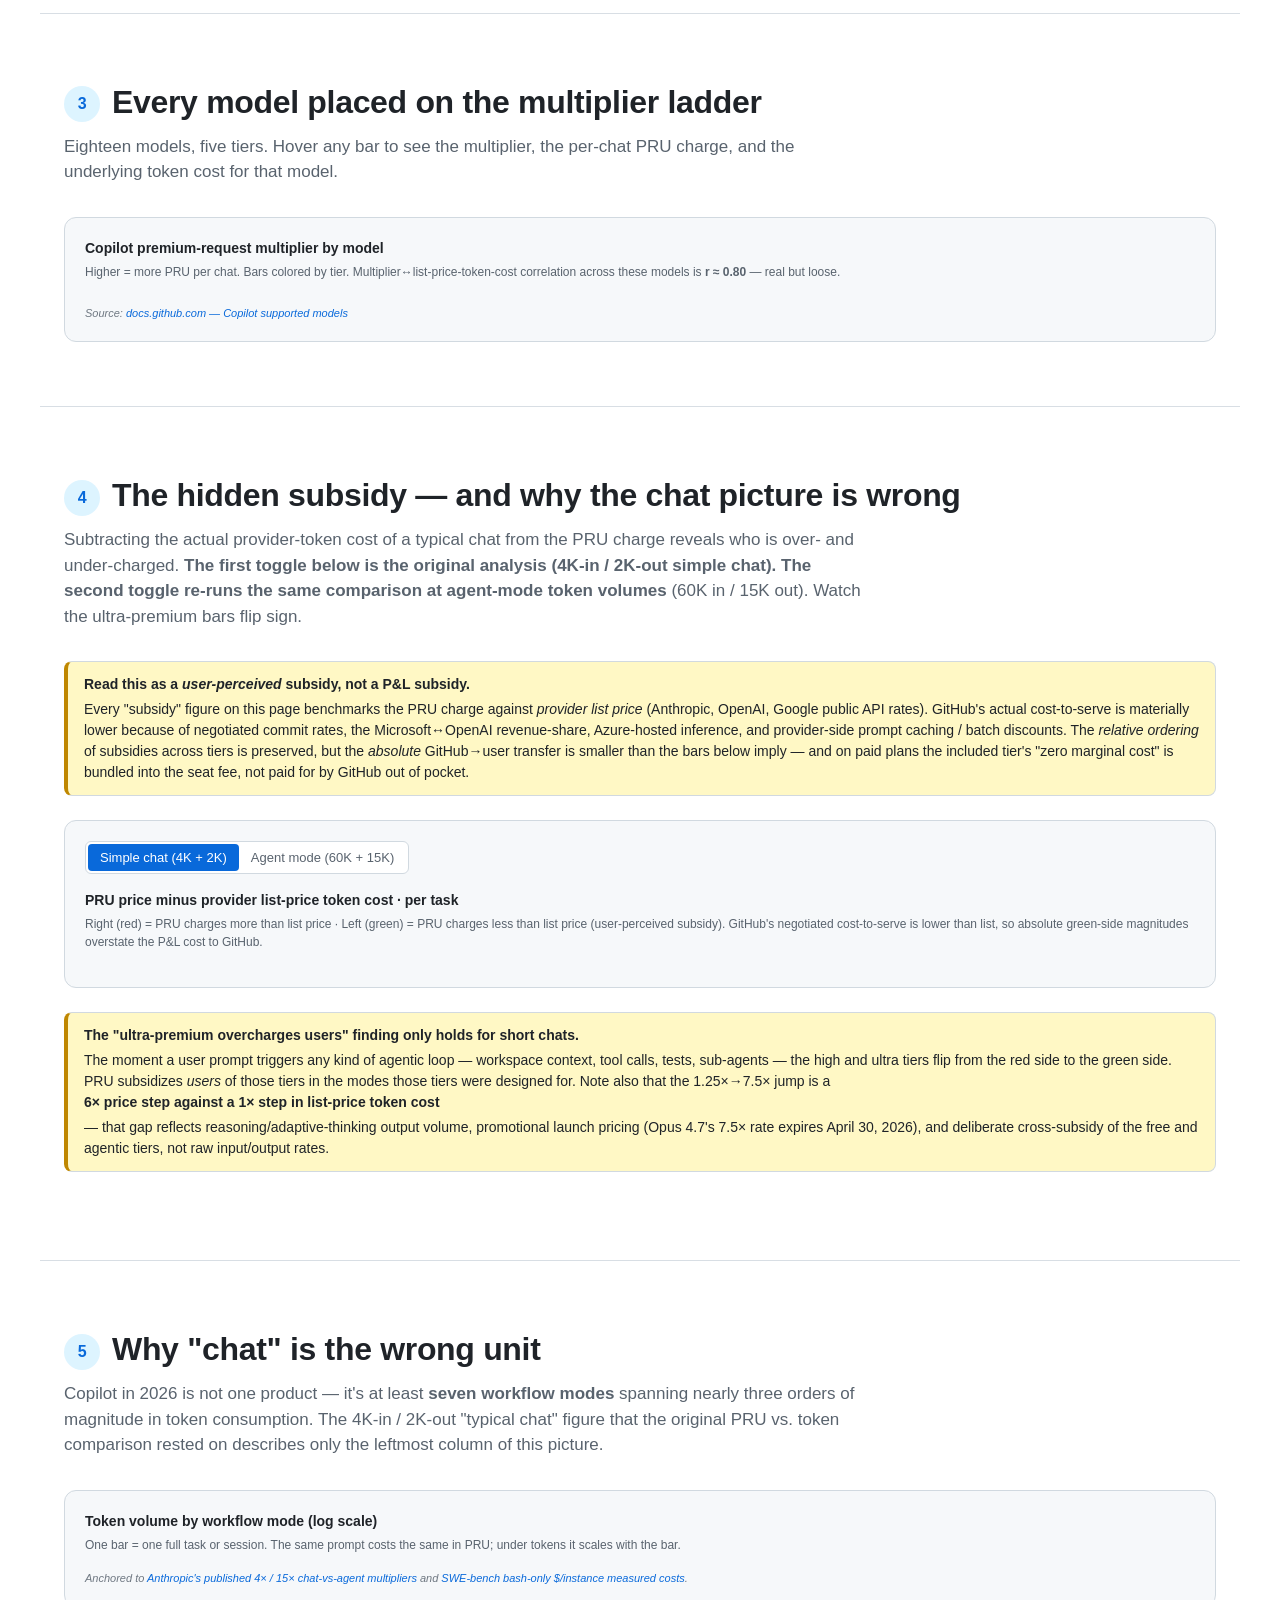
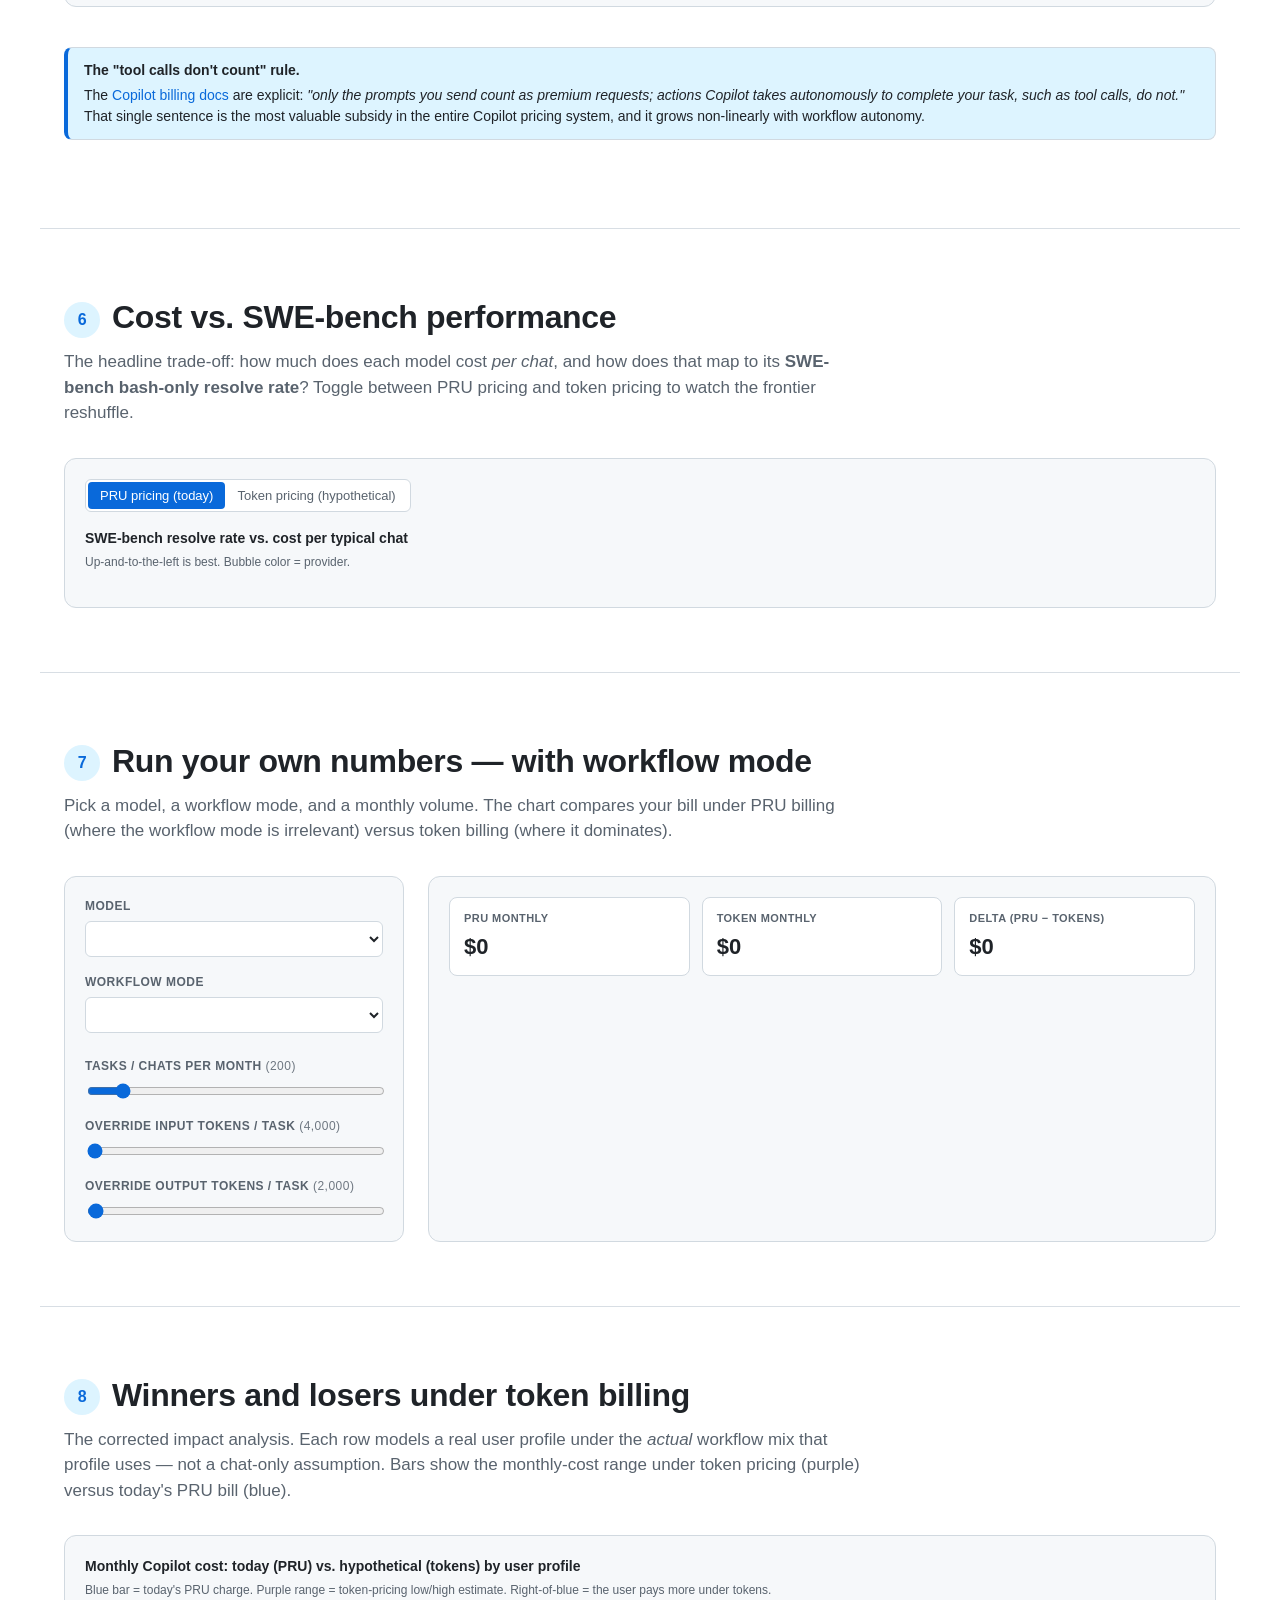
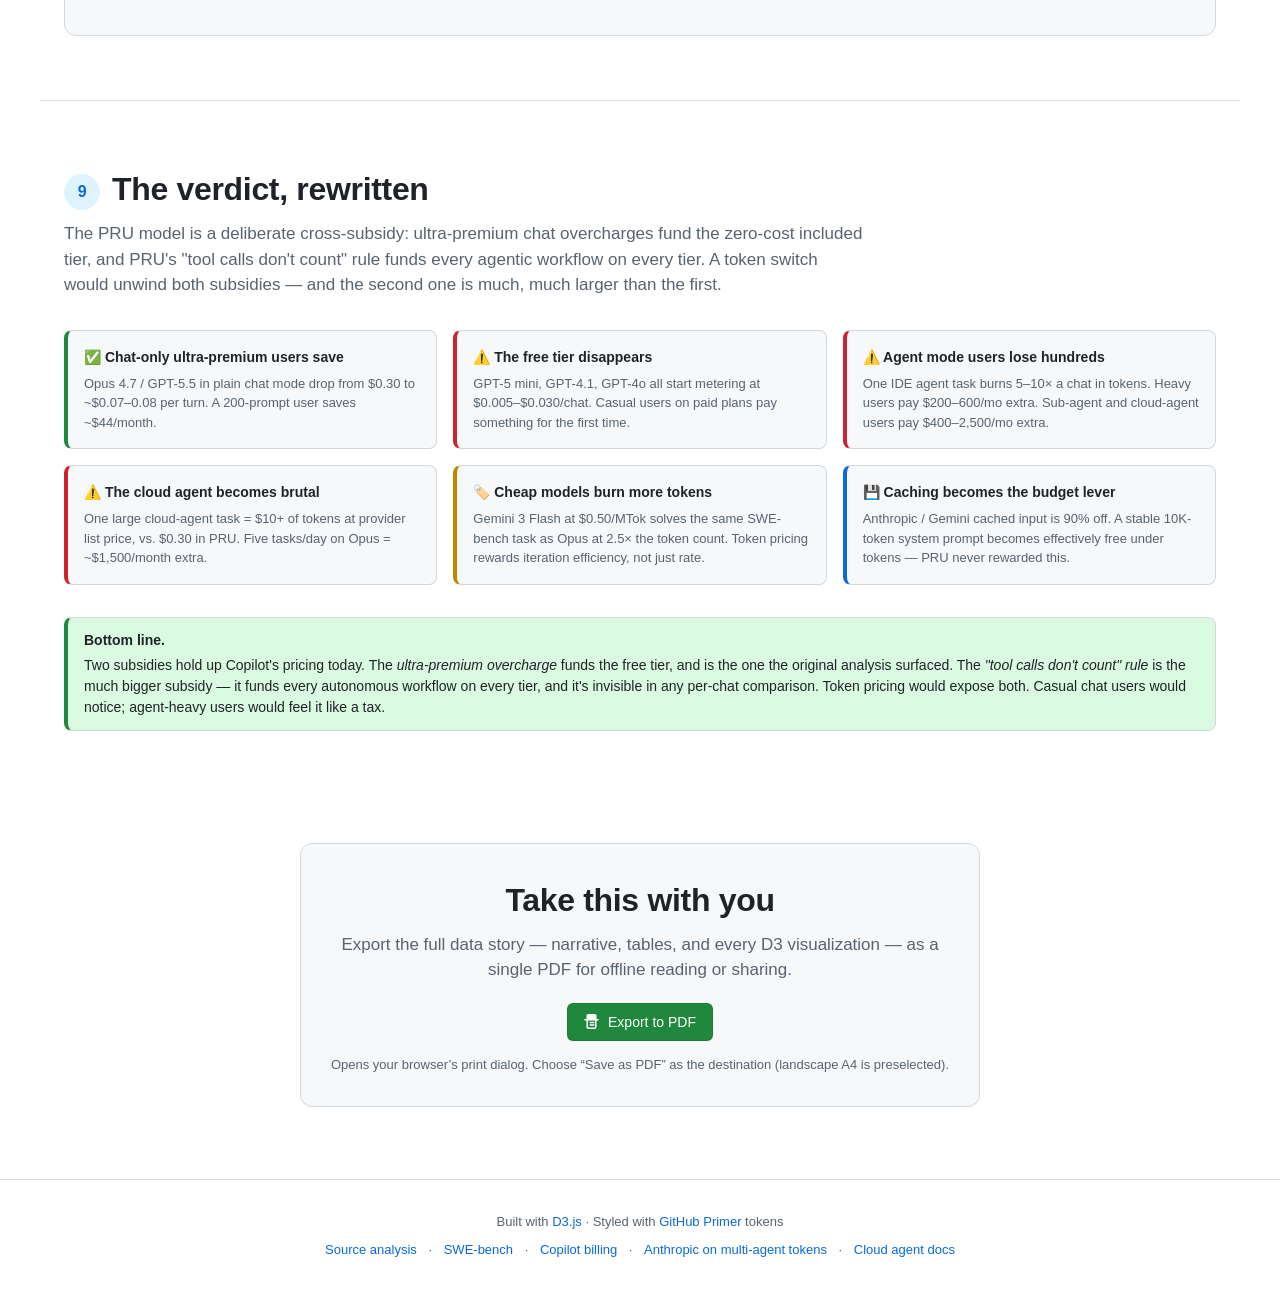
==== commit c1108850: "Add Export to PDF button to data story site Adds a Primer-styled "Export to PDF" button at the botto" ====
--- a/docs/index.html
+++ b/docs/index.html
@@ -315,6 +315,27 @@
   </div>
 </section>
 
+<!-- EXPORT TO PDF -->
+<section id="export" class="no-border export-section">
+  <div class="export-wrap">
+    <h2 style="margin-top:0">Take this with you</h2>
+    <p class="section-lede" style="margin-bottom:20px">
+      Export the full data story — narrative, tables, and every D3 visualization — as a
+      single PDF for offline reading or sharing.
+    </p>
+    <button type="button" id="export-pdf" class="btn-primer-primary" aria-label="Export this page to PDF">
+      <svg width="16" height="16" viewBox="0 0 16 16" fill="currentColor" aria-hidden="true">
+        <path d="M3.5 1.75a.25.25 0 0 1 .25-.25h6.5a.25.25 0 0 1 .25.25V4.5h-7Zm9 0v3.25H14a.75.75 0 0 1 0 1.5h-1.5v6.75a1.75 1.75 0 0 1-1.75 1.75h-6.5A1.75 1.75 0 0 1 2.5 13.25V6.5H1a.75.75 0 0 1 0-1.5h1.5V1.75C2.5.784 3.284 0 4.25 0h6.5C11.716 0 12.5.784 12.5 1.75ZM4 6.5v6.75c0 .138.112.25.25.25h6.5a.25.25 0 0 0 .25-.25V6.5Z"/>
+        <path d="M5.5 8.5a.75.75 0 0 1 .75-.75h3.5a.75.75 0 0 1 0 1.5h-3.5a.75.75 0 0 1-.75-.75Zm0 2.5a.75.75 0 0 1 .75-.75h3.5a.75.75 0 0 1 0 1.5h-3.5A.75.75 0 0 1 5.5 11Z"/>
+      </svg>
+      <span id="export-pdf-label">Export to PDF</span>
+    </button>
+    <p class="export-hint" id="export-pdf-hint">
+      Generates a multi-page PDF of this entire page. Large pages may take 10–30 seconds.
+    </p>
+  </div>
+</section>
+
 <footer>
   <div>Built with <a href="https://d3js.org">D3.js</a> · Styled with <a href="https://primer.style">GitHub Primer</a> tokens</div>
   <div class="links">
@@ -331,5 +352,6 @@
 <script src="https://d3js.org/d3.v7.min.js"></script>
 <script src="data.js"></script>
 <script src="app.js"></script>
+<script src="export-pdf.js"></script>
 </body>
 </html>
--- a/docs/styles.css
+++ b/docs/styles.css
@@ -461,6 +461,182 @@
 }
 
 /* Footer */
+/* Export-to-PDF section ----------------------------------------- */
+.export-section {
+  text-align: center;
+  padding-top: 24px;
+  padding-bottom: 24px;
+}
+.export-wrap {
+  max-width: 680px;
+  margin: 0 auto;
+  padding: 32px 24px;
+  background: var(--canvas-subtle);
+  border: 1px solid var(--border-default);
+  border-radius: 12px;
+}
+.btn-primer-primary {
+  display: inline-flex;
+  align-items: center;
+  gap: 8px;
+  padding: 8px 16px;
+  font: inherit;
+  font-size: 14px;
+  font-weight: 500;
+  line-height: 20px;
+  color: #ffffff;
+  background-color: var(--success-emphasis);
+  border: 1px solid rgba(31, 35, 40, 0.15);
+  border-radius: 6px;
+  cursor: pointer;
+  transition: background-color 0.15s ease, box-shadow 0.15s ease, transform 0.05s ease;
+  box-shadow: 0 1px 0 rgba(31, 35, 40, 0.04), inset 0 1px 0 rgba(255, 255, 255, 0.03);
+}
+.btn-primer-primary:hover:not(:disabled) {
+  background-color: #1a7f37;
+}
+.btn-primer-primary:active:not(:disabled) {
+  background-color: #137333;
+  transform: translateY(1px);
+}
+.btn-primer-primary:focus-visible {
+  outline: 2px solid var(--accent-emphasis);
+  outline-offset: 2px;
+}
+.btn-primer-primary:disabled {
+  opacity: 0.65;
+  cursor: progress;
+}
+.export-hint {
+  margin: 14px 0 0;
+  font-size: 13px;
+  color: var(--fg-muted);
+}
+.btn-primer-primary .spinner {
+  width: 14px;
+  height: 14px;
+  border: 2px solid rgba(255, 255, 255, 0.4);
+  border-top-color: #ffffff;
+  border-radius: 50%;
+  animation: btn-spin 0.7s linear infinite;
+}
+@keyframes btn-spin { to { transform: rotate(360deg); } }
+
+/* Print stylesheet — used by the "Export to PDF" button which triggers
+   window.print(). Browser handles pagination & SVG natively, which is far
+   more reliable than html2canvas-based libraries for D3/Primer layouts. */
+@page {
+  size: A4 landscape;
+  margin: 12mm 12mm 14mm 12mm;
+}
+
+@media print {
+  /* Force light-on-light printing regardless of OS dark-mode preference. */
+  :root {
+    --canvas-default: #ffffff !important;
+    --canvas-subtle: #f6f8fa !important;
+    --canvas-inset: #eaeef2 !important;
+    --border-default: #d1d9e0 !important;
+    --border-muted: #d8dee4 !important;
+    --fg-default: #1f2328 !important;
+    --fg-muted: #59636e !important;
+    --fg-subtle: #6e7781 !important;
+  }
+
+  html, body {
+    background: #ffffff !important;
+    color: #1f2328 !important;
+    width: auto !important;
+    margin: 0 !important;
+    padding: 0 !important;
+    -webkit-print-color-adjust: exact !important;
+    print-color-adjust: exact !important;
+  }
+
+  /* Hide UI chrome that doesn't belong in the PDF. */
+  .site-header,
+  #export,
+  #export-pdf,
+  #export-pdf-hint,
+  .export-section,
+  .d3-tooltip,
+  .nav-links {
+    display: none !important;
+  }
+
+  /* Each numbered section + the footer starts on a fresh page. */
+  section,
+  footer {
+    break-before: page;
+    page-break-before: always;
+  }
+  /* Hero on page 1, no leading break. */
+  .hero {
+    break-before: avoid;
+    page-break-before: avoid;
+    padding: 24px 24px 16px !important;
+  }
+
+  section {
+    padding: 24px 24px !important;
+    margin: 0 !important;
+    max-width: none !important;
+  }
+
+  /* Keep visual blocks intact across page boundaries. */
+  .chart-card,
+  .tier-card,
+  .takeaway,
+  .callout,
+  .stat-card,
+  .calc-output,
+  .workflow-table,
+  .hero-stats,
+  .calc-summary,
+  .pill {
+    break-inside: avoid;
+    page-break-inside: avoid;
+  }
+  h1, h2, h3, h4 {
+    break-after: avoid;
+    page-break-after: avoid;
+    break-inside: avoid;
+  }
+  .hero h1 { font-size: 36px !important; line-height: 1.15 !important; }
+  h2 { font-size: 22px !important; }
+
+  /* All D3 charts use viewBox — scale them to fill the printable width
+     instead of rendering at their (much wider) original viewport size. */
+  svg {
+    max-width: 100% !important;
+    height: auto !important;
+    display: block;
+  }
+  .chart-card svg,
+  [id^="chart-"] svg {
+    width: 100% !important;
+    height: auto !important;
+    max-height: 160mm;
+  }
+
+  /* Preserve colored backgrounds (Primer tier badges, callouts, bars). */
+  * {
+    -webkit-print-color-adjust: exact !important;
+    print-color-adjust: exact !important;
+  }
+
+  /* Avoid page overflow from wide tables/grids. */
+  .tier-grid,
+  .calc-grid,
+  .workflow-table,
+  .takeaway-list {
+    width: 100% !important;
+    max-width: 100% !important;
+  }
+
+  a { color: inherit !important; text-decoration: none !important; }
+}
+
 footer {
   border-top: 1px solid var(--border-default);
   padding: 32px 24px;
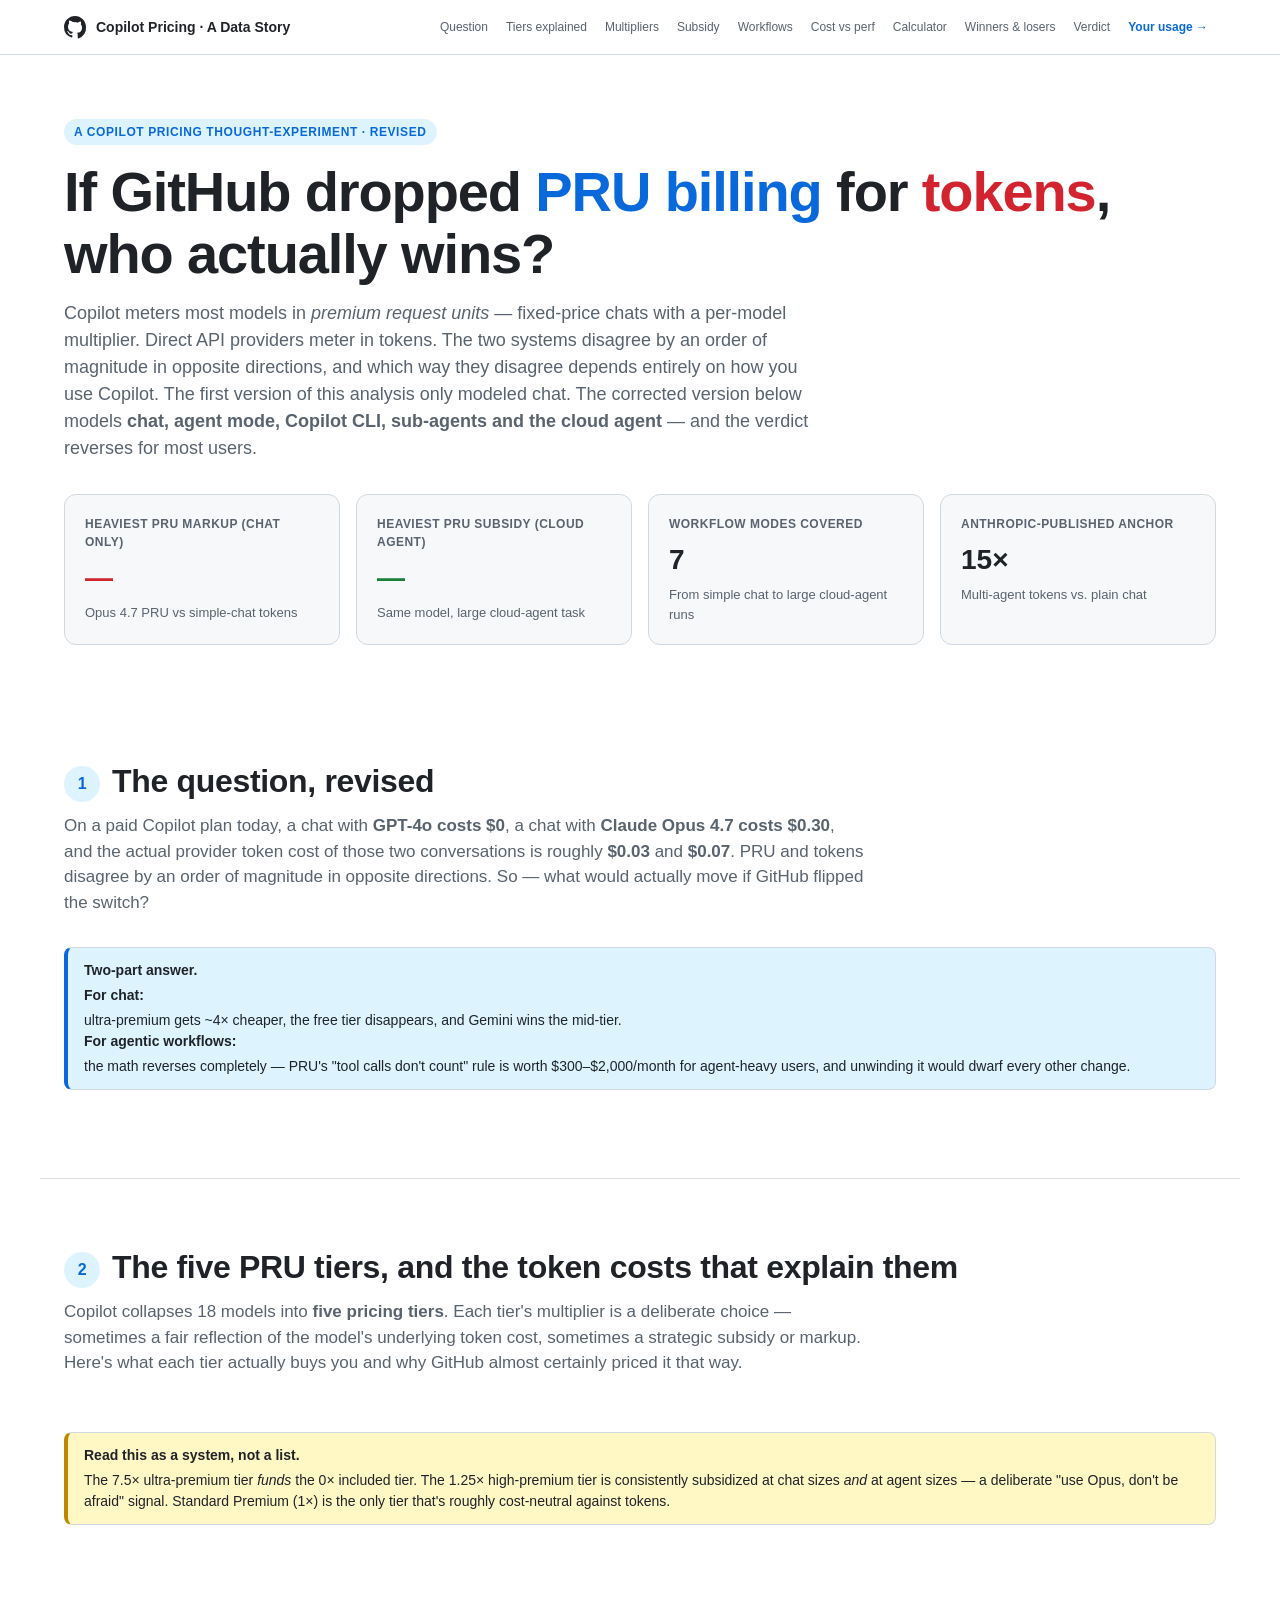
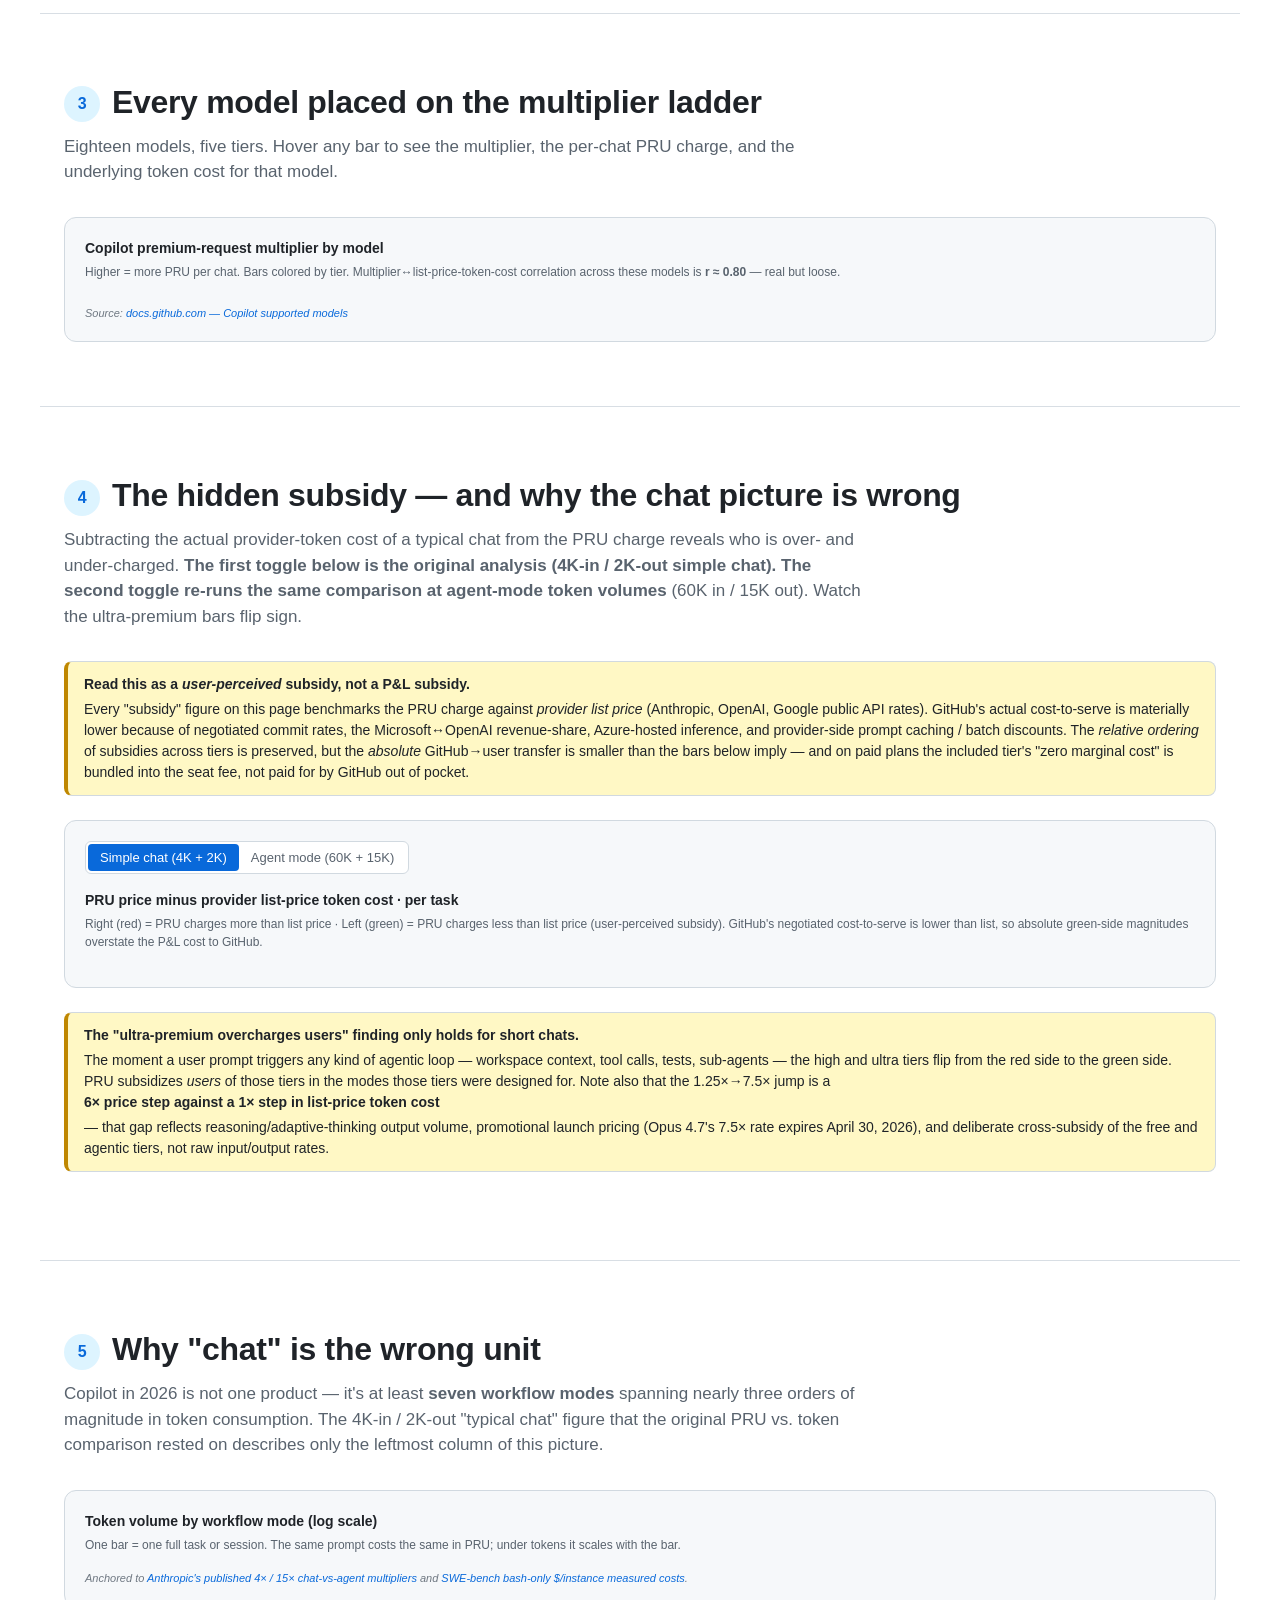
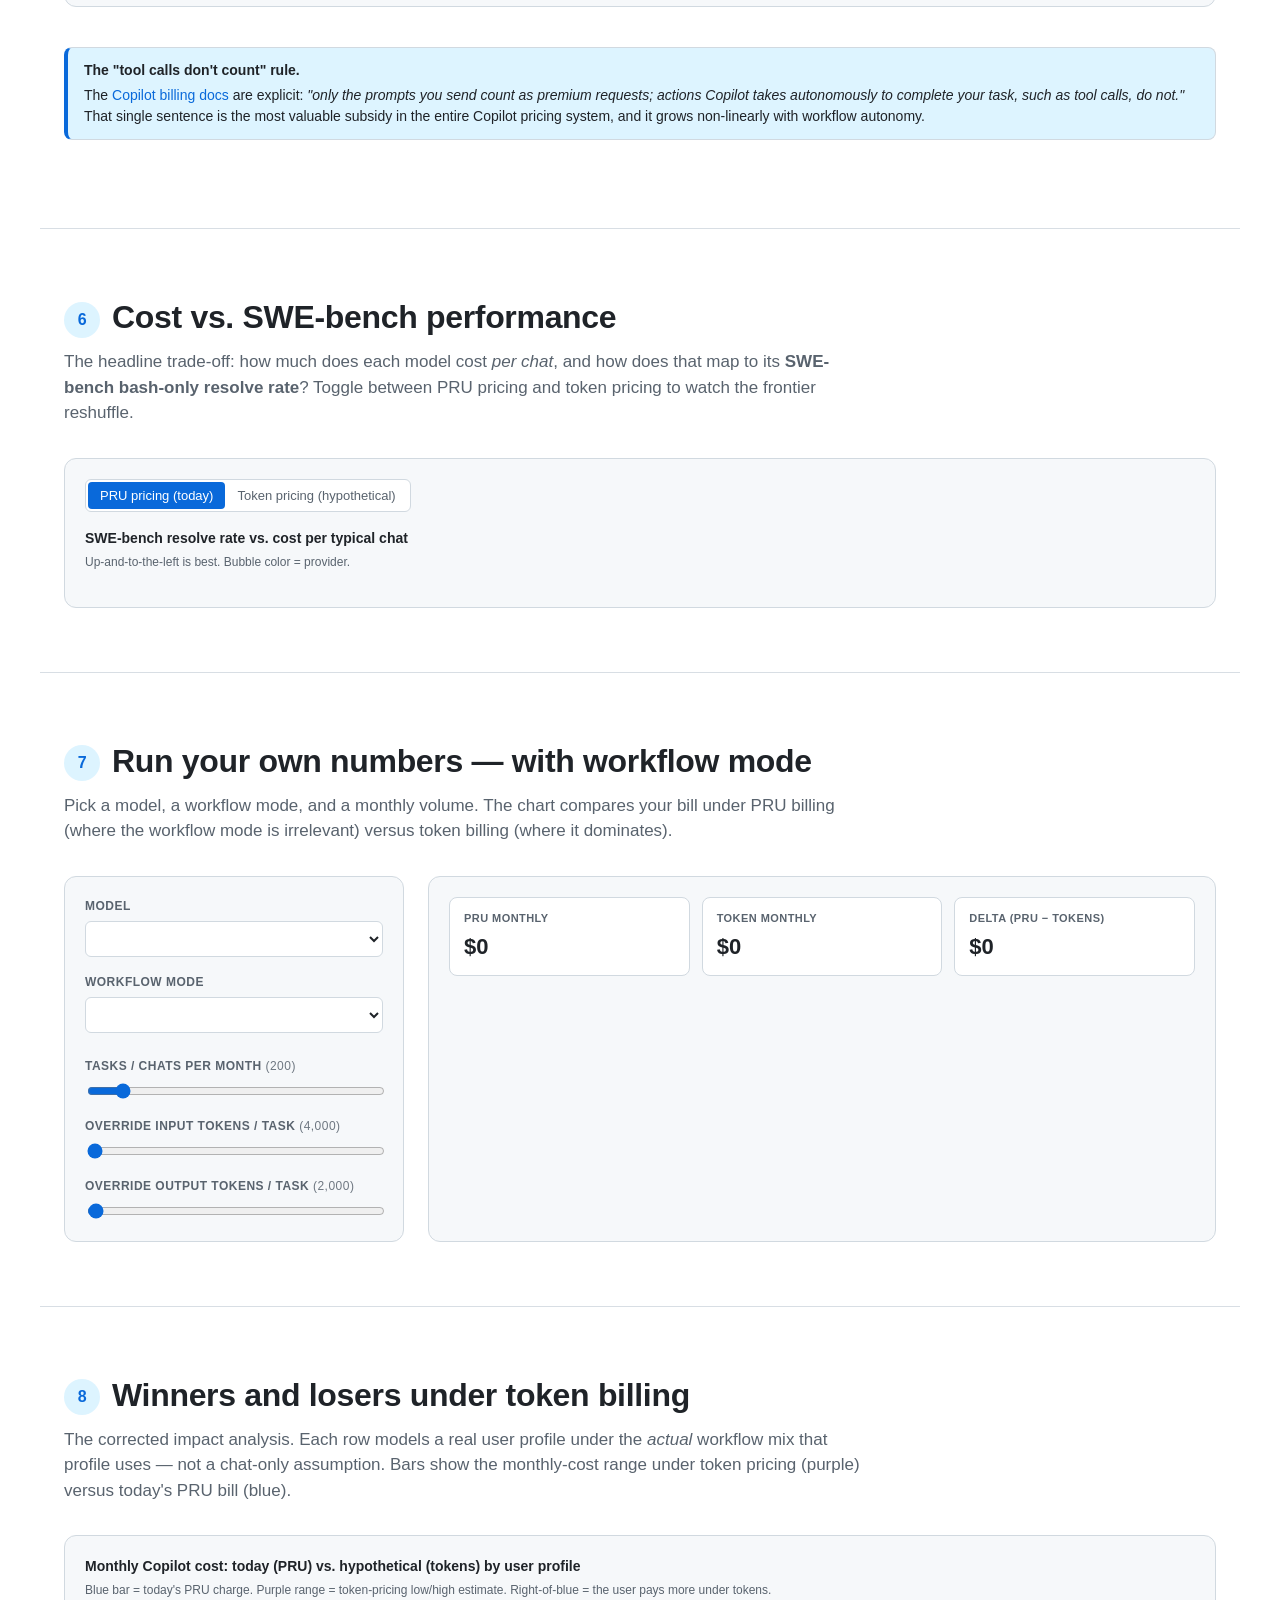
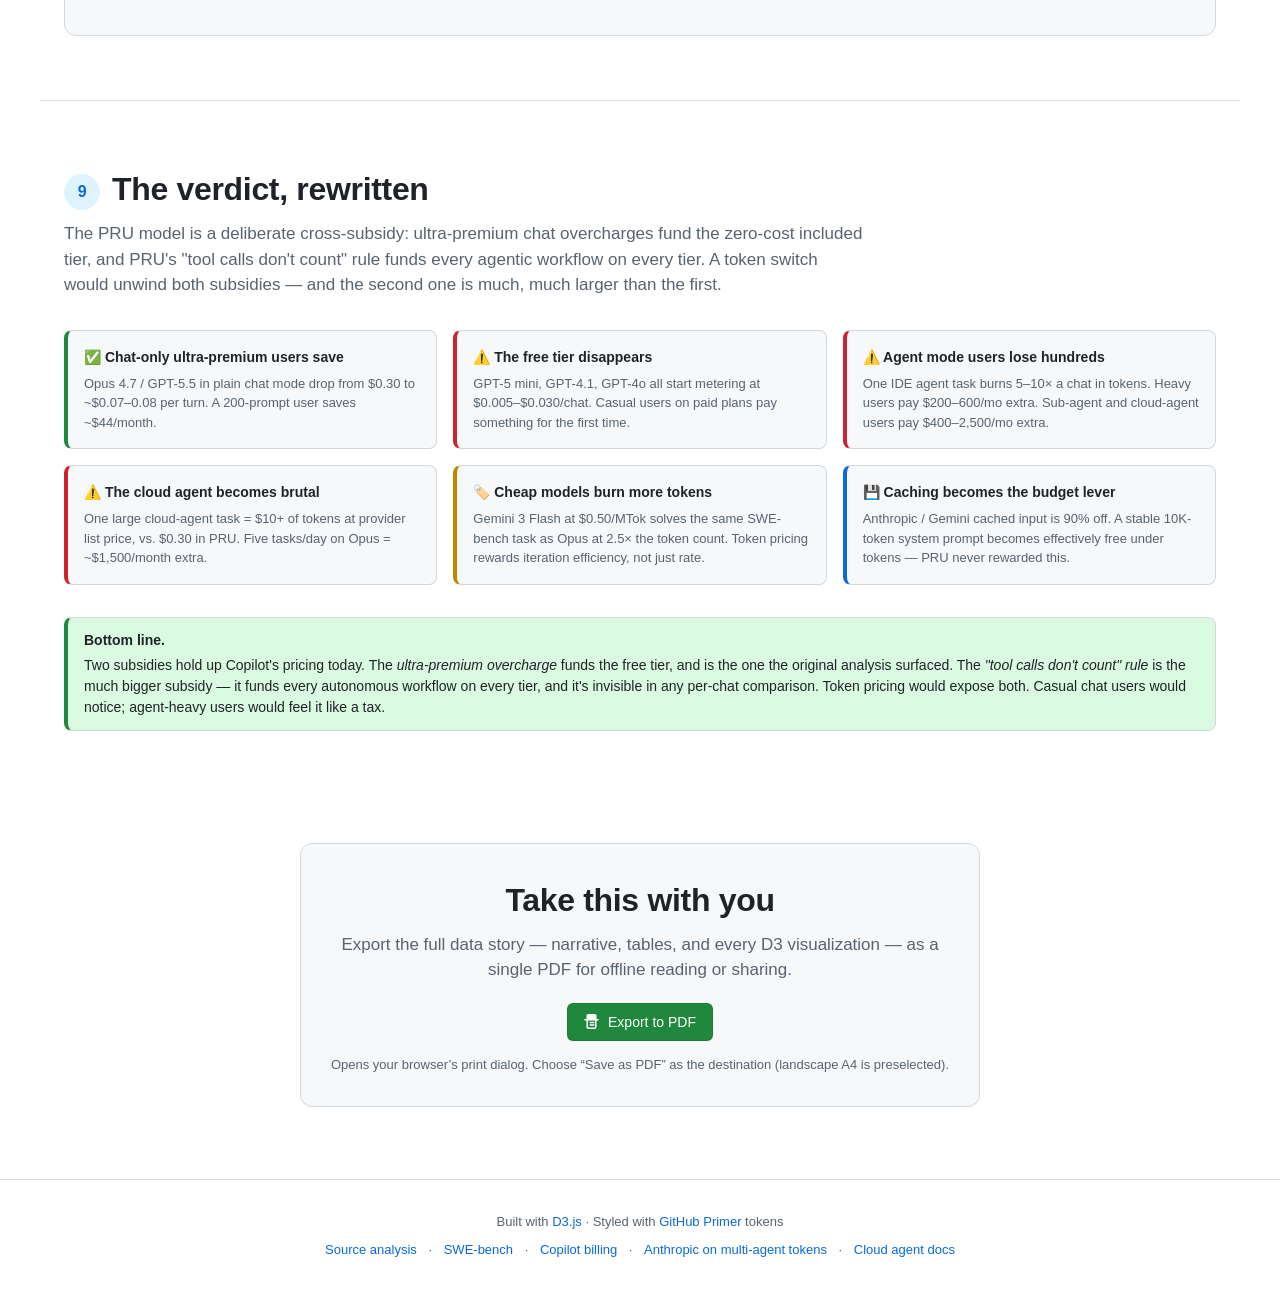
==== commit 3f70b36a: "Add Copilot usage data upload page with summary visualisations - New /docs/usage.html: drag-and-drop" ====
--- a/docs/index.html
+++ b/docs/index.html
@@ -26,6 +26,7 @@
       <a href="#calculator">Calculator</a>
       <a href="#impact">Winners &amp; losers</a>
       <a href="#verdict">Verdict</a>
+      <a href="usage.html" style="color:var(--accent-fg);font-weight:600">Your usage →</a>
     </nav>
   </div>
 </header>
--- a/docs/styles.css
+++ b/docs/styles.css
@@ -452,6 +452,77 @@
 .takeaway h4 { margin: 0 0 6px; font-size: 14px; }
 .takeaway p { margin: 0; font-size: 13px; color: var(--fg-muted); }
 
+/* Upload dropzone (usage.html) */
+.upload-card {
+  background: var(--canvas-subtle);
+  border: 2px dashed var(--border-default);
+  border-radius: 12px;
+  padding: 40px 24px;
+  text-align: center;
+  transition: border-color 0.15s ease, background-color 0.15s ease;
+}
+.upload-card.is-drag {
+  border-color: var(--accent-emphasis);
+  background: var(--accent-subtle);
+}
+.upload-card.is-loaded {
+  border-style: solid;
+  border-color: var(--success-emphasis);
+}
+.upload-card .dz-icon {
+  color: var(--accent-emphasis);
+  margin-bottom: 8px;
+}
+.upload-card .dz-headline {
+  font-size: 18px; font-weight: 600;
+  color: var(--fg-default);
+  margin-bottom: 4px;
+}
+.upload-card .dz-sub {
+  font-size: 14px; color: var(--fg-muted);
+  margin-bottom: 16px;
+}
+.upload-card .dz-meta {
+  font-size: 13px; color: var(--fg-muted);
+  font-variant-numeric: tabular-nums;
+  margin-bottom: 12px;
+}
+.upload-card.is-loaded .dz-meta {
+  color: var(--success-fg);
+  font-weight: 600;
+}
+.upload-card .dz-actions { margin-bottom: 16px; }
+.upload-card .dz-privacy {
+  display: inline-block;
+  font-size: 12px;
+  color: var(--fg-muted);
+  background: var(--canvas-default);
+  border: 1px solid var(--border-muted);
+  border-radius: 999px;
+  padding: 4px 12px;
+}
+.link-btn {
+  background: none; border: none; padding: 0;
+  color: var(--accent-fg); cursor: pointer;
+  font: inherit; font-size: inherit;
+  text-decoration: underline;
+}
+.link-btn:hover { color: var(--accent-emphasis); }
+.btn-secondary {
+  display: inline-flex; align-items: center; gap: 6px;
+  font: inherit; font-size: 13px; font-weight: 500;
+  padding: 6px 12px;
+  background: var(--canvas-default);
+  color: var(--fg-default);
+  border: 1px solid var(--border-default);
+  border-radius: 6px;
+  cursor: pointer;
+}
+.btn-secondary:hover {
+  background: var(--canvas-inset);
+  border-color: var(--fg-subtle);
+}
+
 /* Source attribution */
 .source-line {
   font-size: 11px;
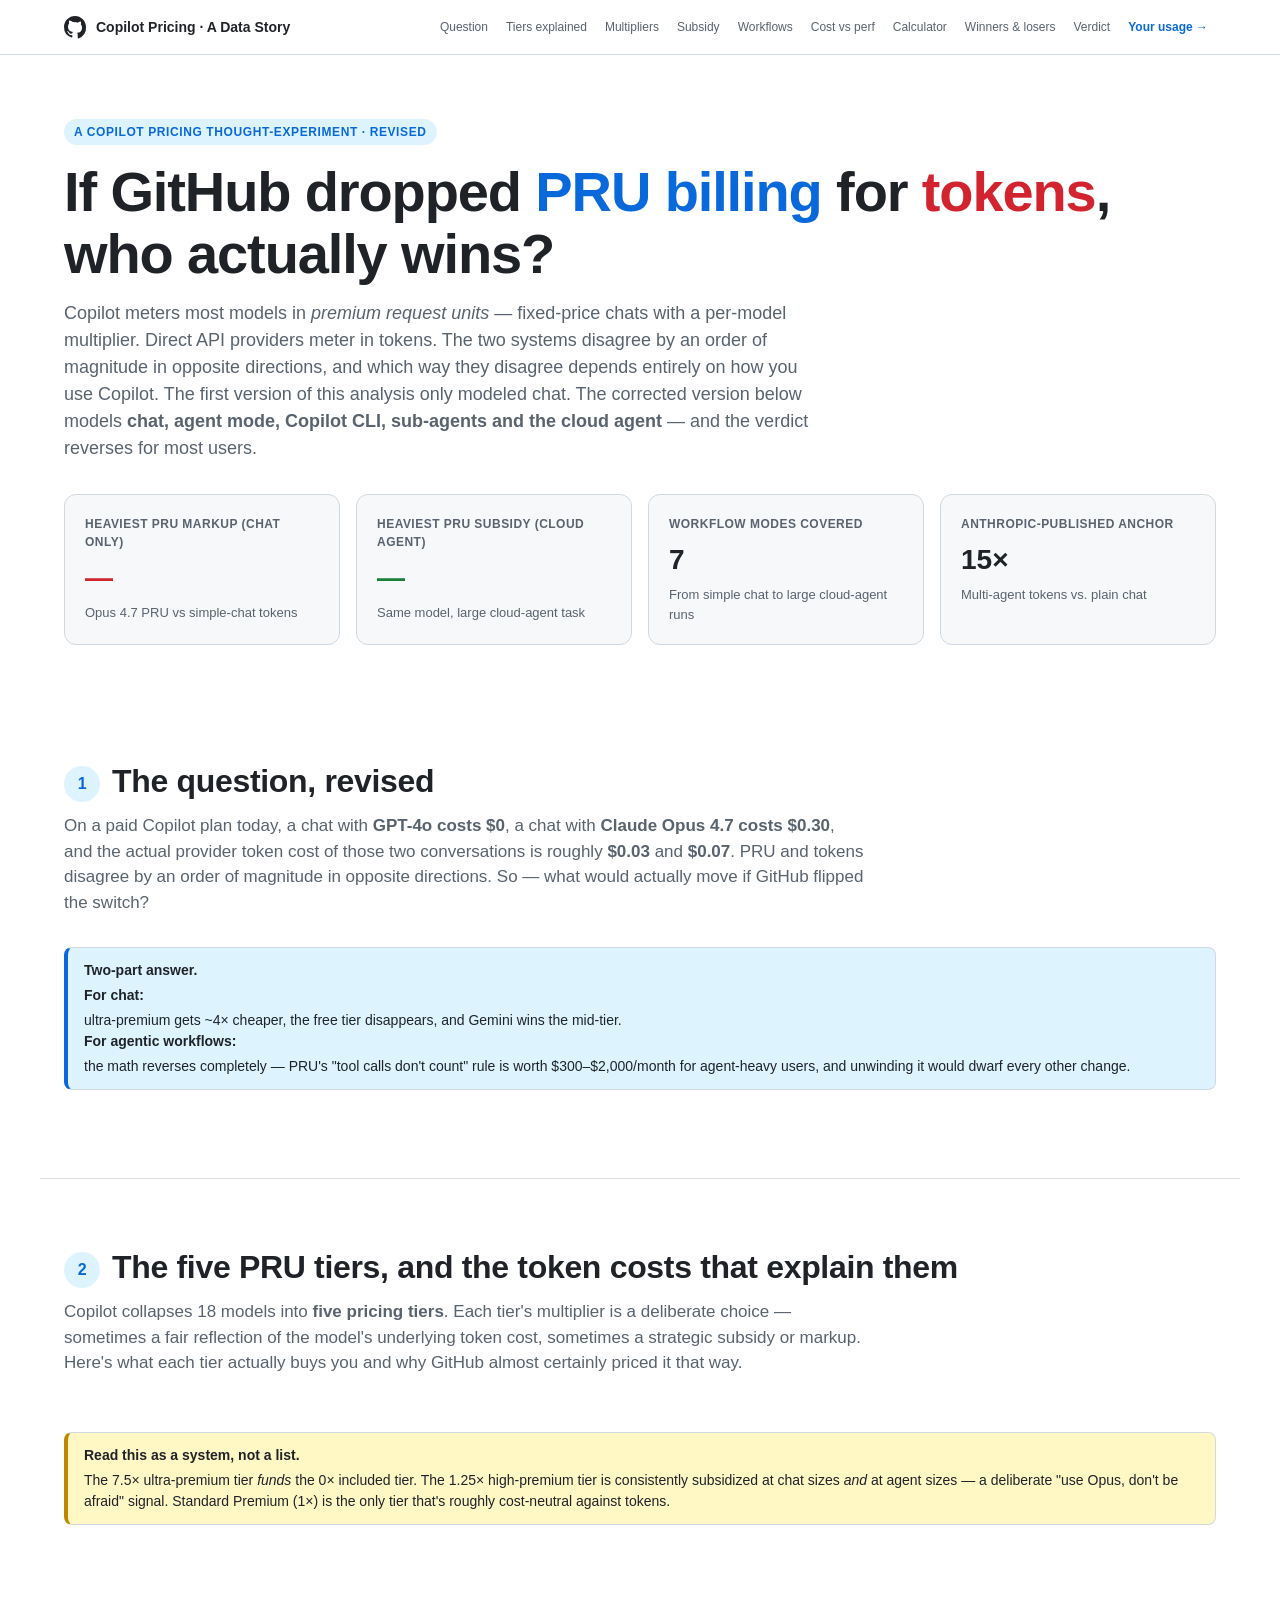
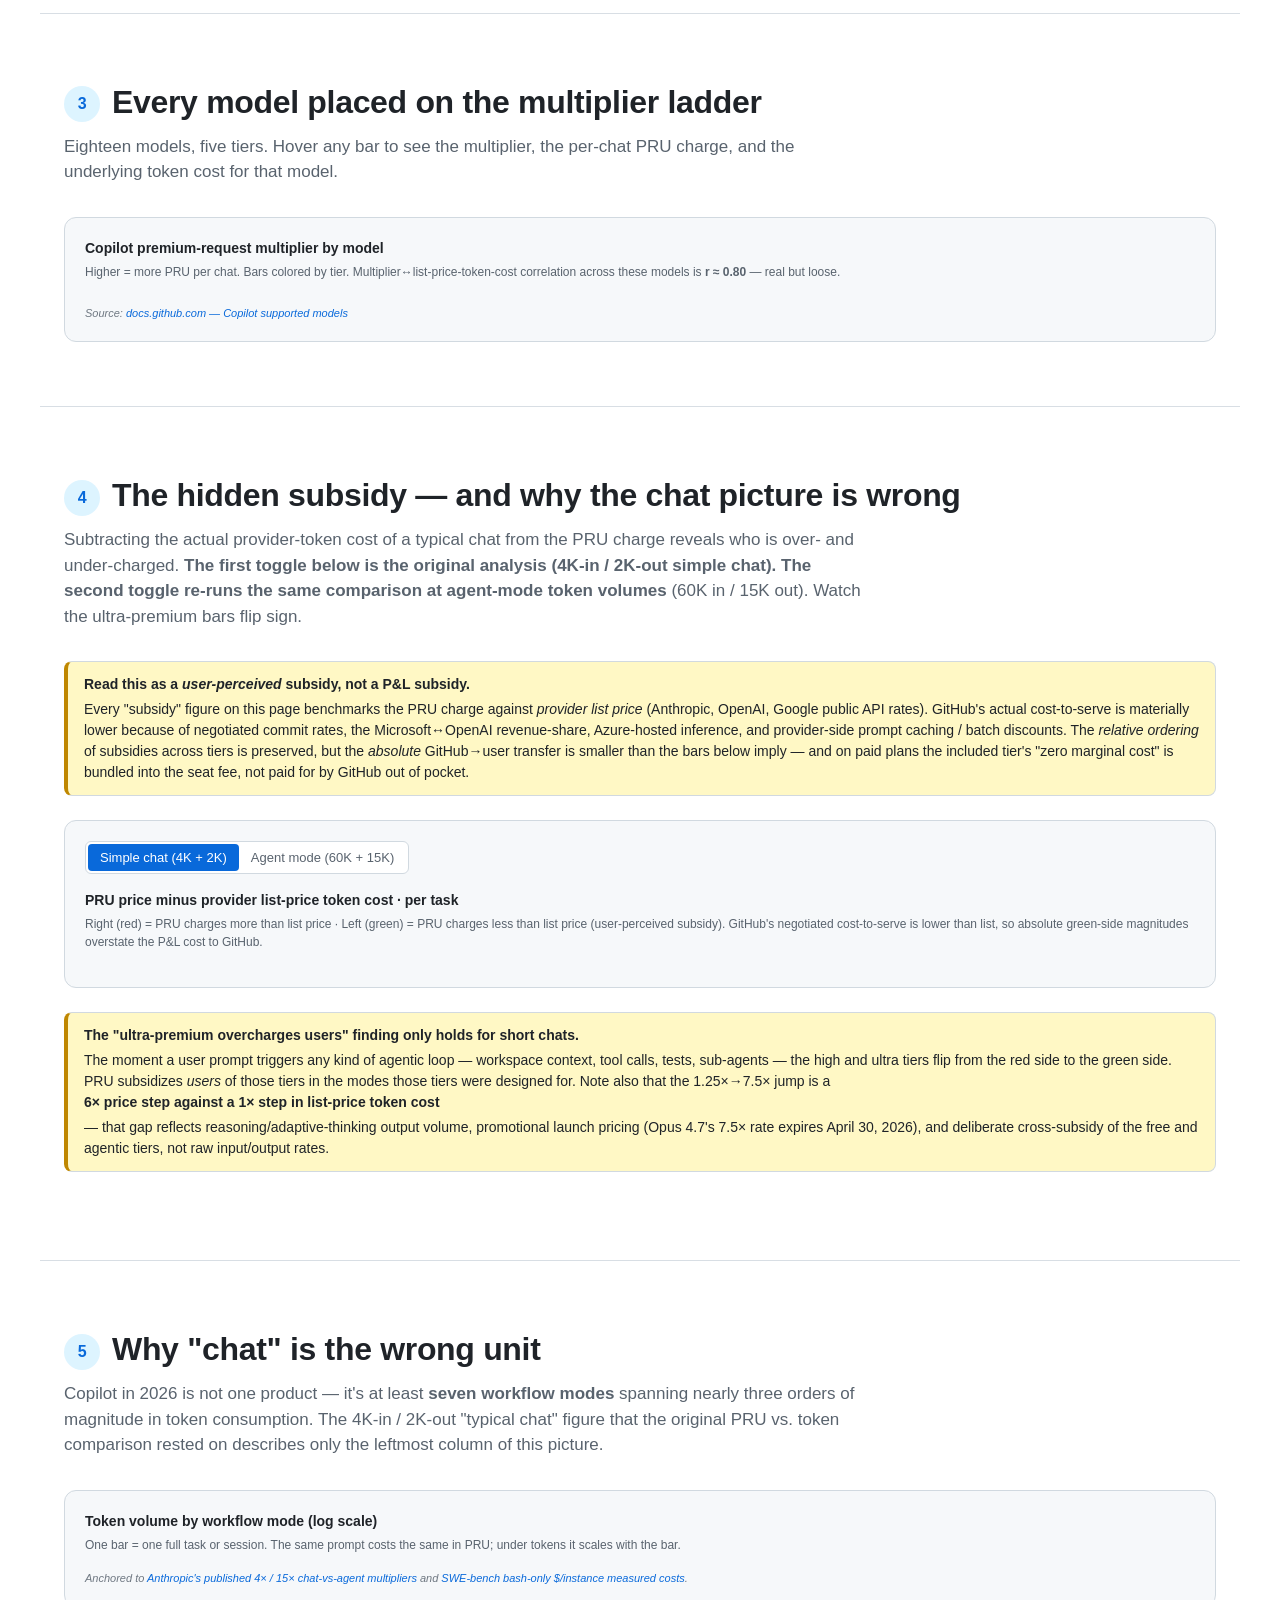
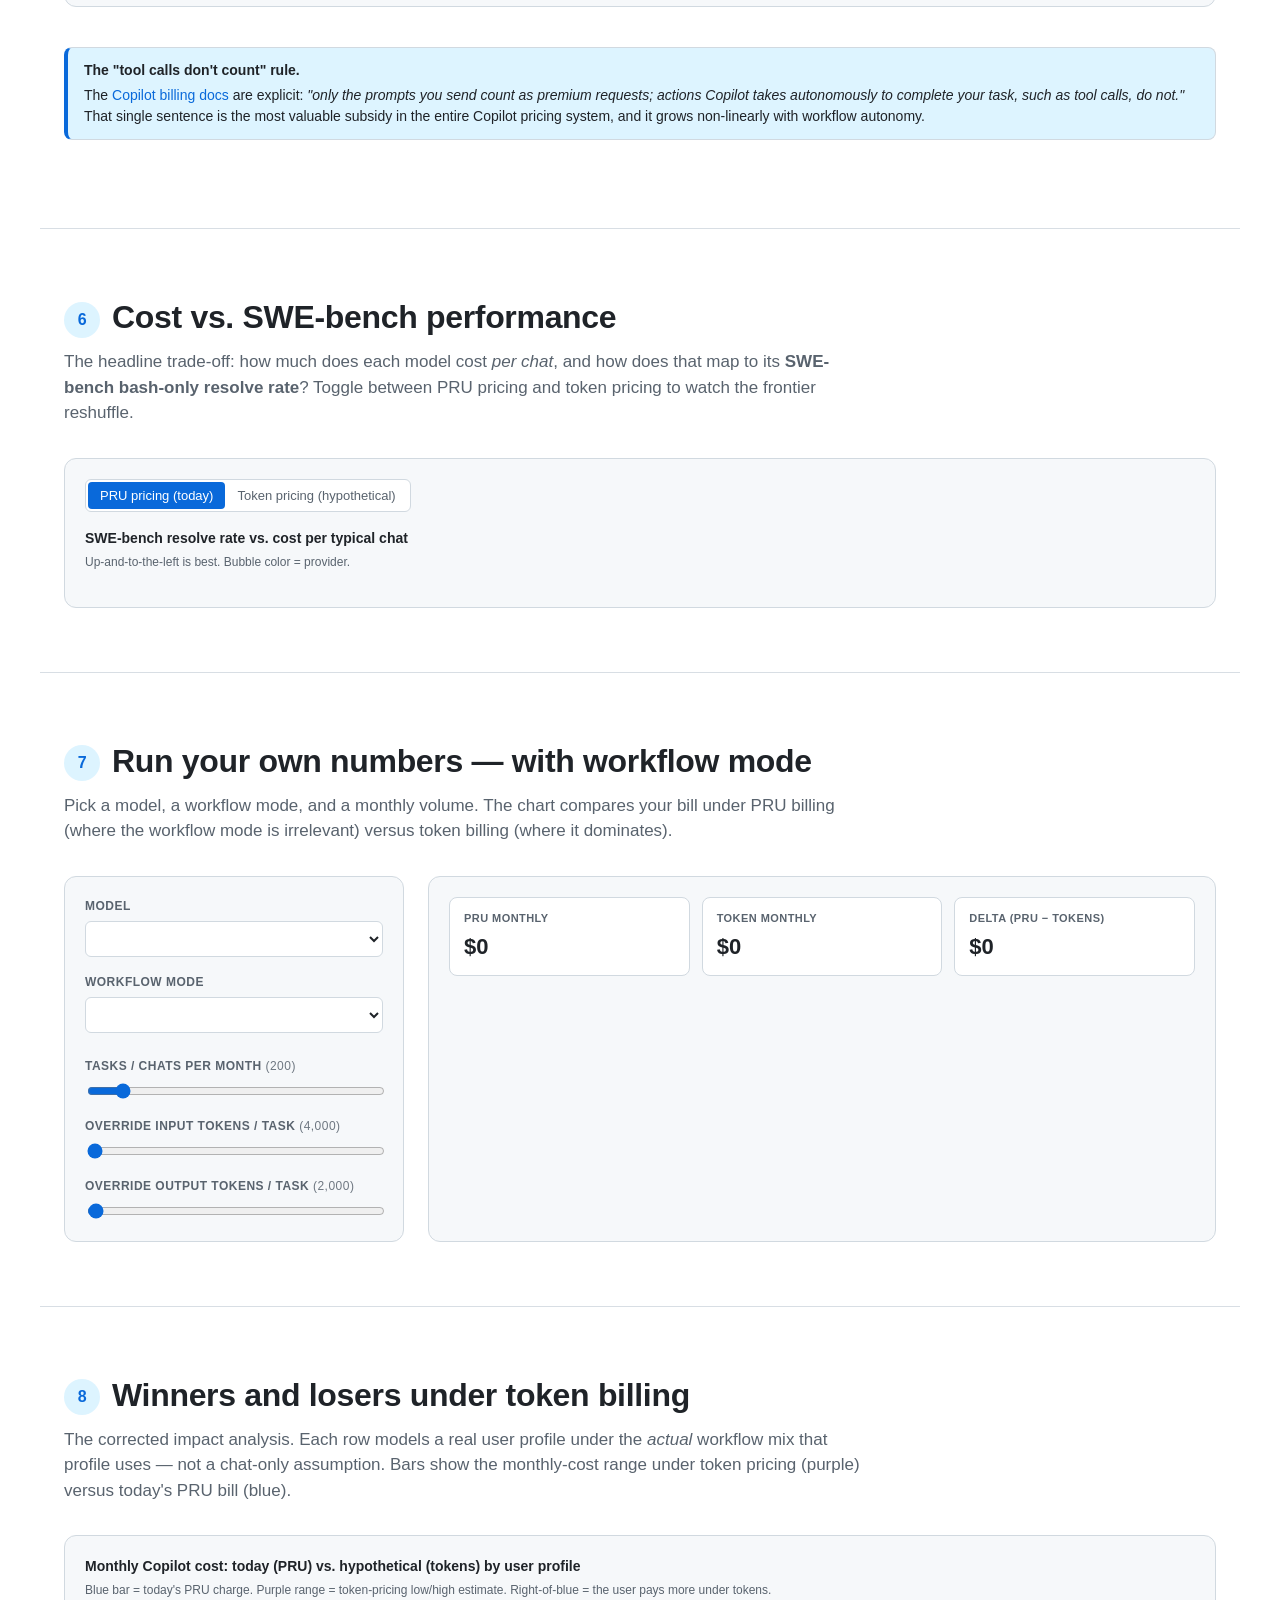
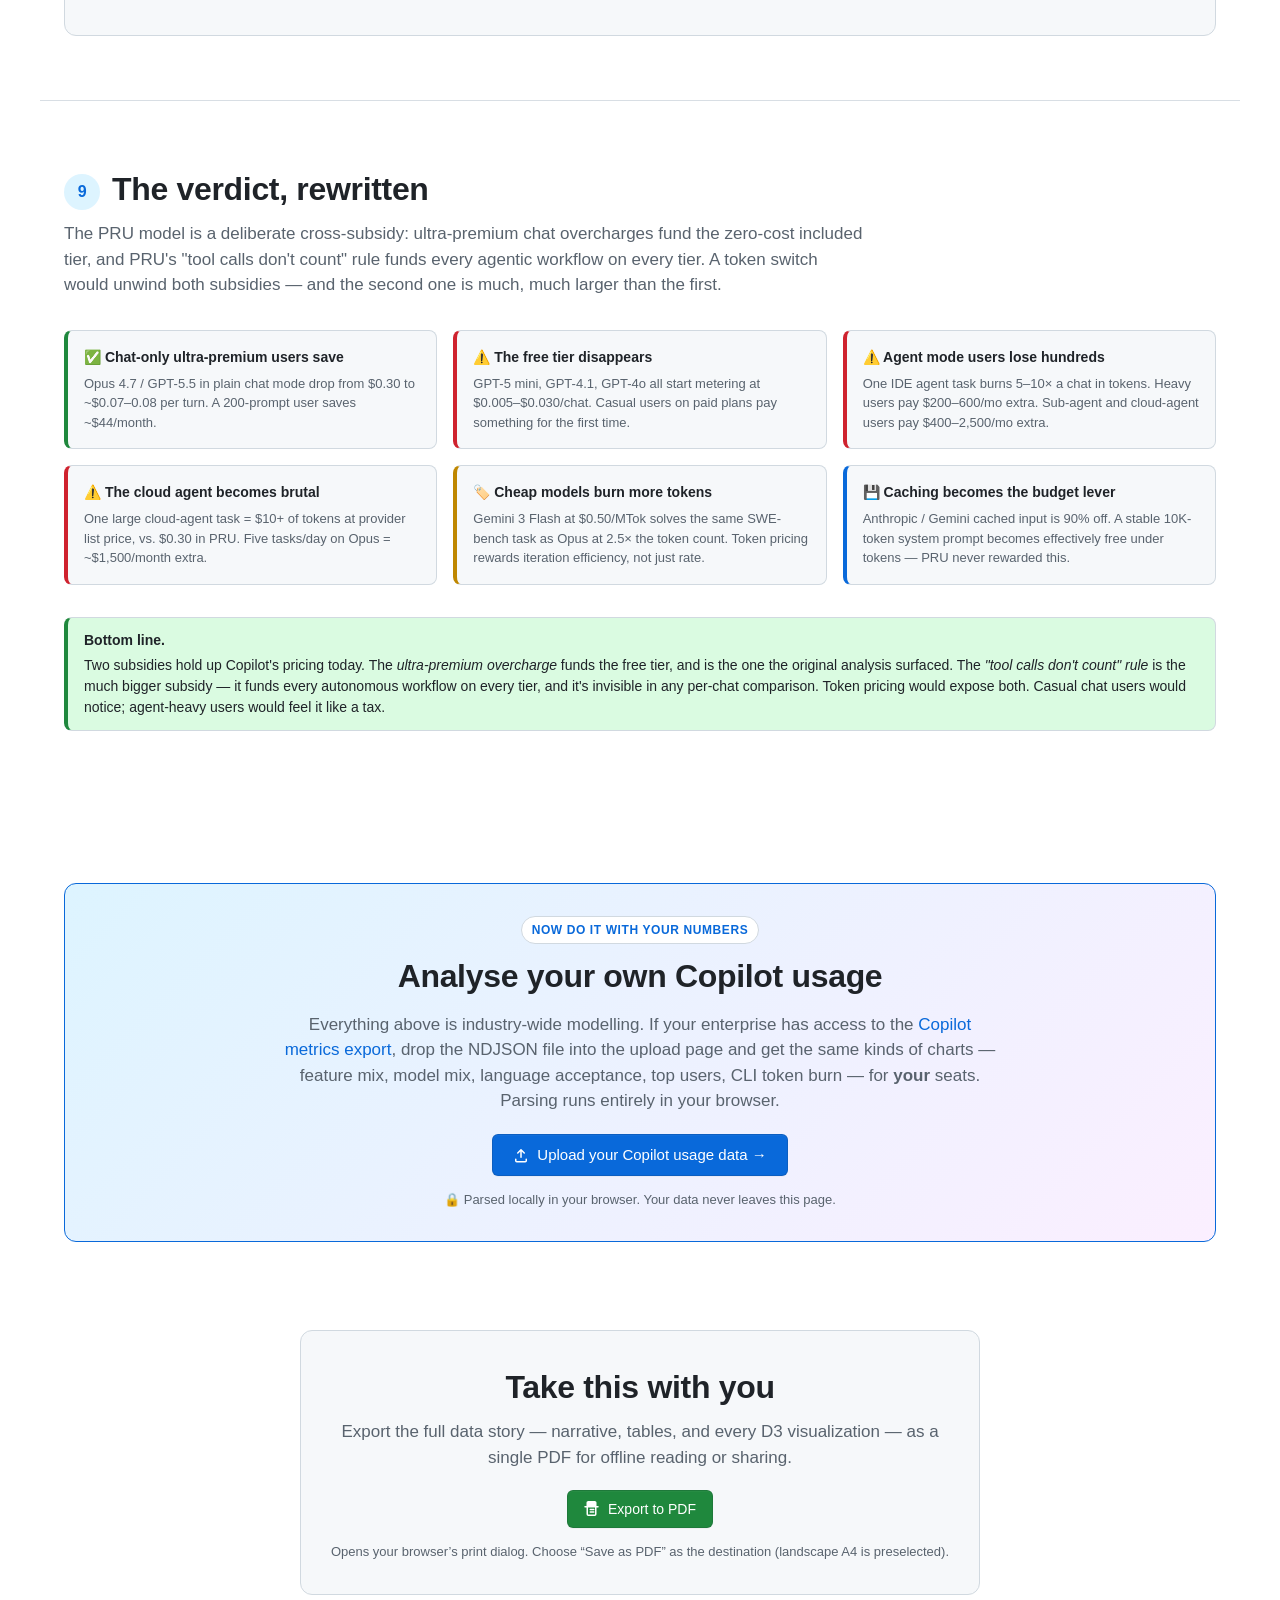
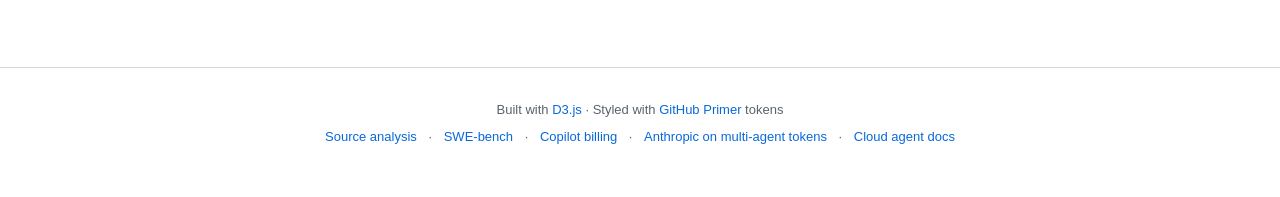
==== commit 2e5a6ff3: "Add CTA card linking the data story to the usage upload page Drops a Primer-styled call-to-action be" ====
--- a/docs/index.html
+++ b/docs/index.html
@@ -313,6 +313,32 @@
     bigger subsidy — it funds every autonomous workflow on every tier, and it's invisible
     in any per-chat comparison. Token pricing would expose both. Casual chat users would
     notice; agent-heavy users would feel it like a tax.
+  </div>
+</section>
+
+<!-- 10. ANALYSE YOUR OWN DATA -->
+<section id="analyse-your-data" class="no-border">
+  <div class="cta-card">
+    <div class="cta-content">
+      <span class="eyebrow">Now do it with your numbers</span>
+      <h2 style="margin:8px 0 12px">Analyse <span class="accent">your own</span> Copilot usage</h2>
+      <p class="section-lede" style="margin:0 0 20px">
+        Everything above is industry-wide modelling. If your enterprise has access to the
+        <a href="https://docs.github.com/en/rest/copilot/copilot-metrics">Copilot metrics export</a>,
+        drop the NDJSON file into the upload page and get the same kinds of charts —
+        feature mix, model mix, language acceptance, top users, CLI token burn — for
+        <strong>your</strong> seats. Parsing runs entirely in your browser.
+      </p>
+      <a href="usage.html" class="btn-primer-primary" aria-label="Open the Copilot usage upload page">
+        <svg width="16" height="16" viewBox="0 0 16 16" fill="currentColor" aria-hidden="true">
+          <path d="M7.25 10.25a.75.75 0 0 0 1.5 0V4.56l1.97 1.97a.75.75 0 1 0 1.06-1.06L8.53 2.22a.75.75 0 0 0-1.06 0L4.22 5.47a.75.75 0 0 0 1.06 1.06l1.97-1.97v5.69ZM3.5 12.25a.75.75 0 0 0-1.5 0v1.5A1.75 1.75 0 0 0 3.75 15.5h8.5A1.75 1.75 0 0 0 14 13.75v-1.5a.75.75 0 0 0-1.5 0v1.5a.25.25 0 0 1-.25.25h-8.5a.25.25 0 0 1-.25-.25v-1.5Z"/>
+        </svg>
+        <span>Upload your Copilot usage data →</span>
+      </a>
+      <p class="export-hint" style="margin-top:14px">
+        🔒 Parsed locally in your browser. Your data never leaves this page.
+      </p>
+    </div>
   </div>
 </section>
 
--- a/docs/styles.css
+++ b/docs/styles.css
@@ -523,6 +523,39 @@
   border-color: var(--fg-subtle);
 }
 
+/* CTA card (data-story → upload page handoff) */
+.cta-card {
+  background: linear-gradient(135deg, var(--accent-subtle), var(--done-subtle));
+  border: 1px solid var(--accent-emphasis);
+  border-radius: 12px;
+  padding: 32px 28px;
+  text-align: center;
+}
+.cta-card .cta-content {
+  max-width: 720px;
+  margin: 0 auto;
+}
+.cta-card .eyebrow {
+  display: inline-block;
+  font-size: 12px; font-weight: 600;
+  text-transform: uppercase; letter-spacing: 0.05em;
+  color: var(--accent-fg);
+  background: var(--canvas-default);
+  padding: 4px 10px; border-radius: 999px;
+  border: 1px solid var(--border-default);
+}
+.cta-card .btn-primer-primary {
+  background-color: var(--accent-emphasis);
+  font-size: 15px;
+  padding: 10px 20px;
+}
+.cta-card .btn-primer-primary:hover:not(:disabled) {
+  background-color: #0860c4;
+}
+@media print {
+  #analyse-your-data { display: none !important; }
+}
+
 /* Source attribution */
 .source-line {
   font-size: 11px;
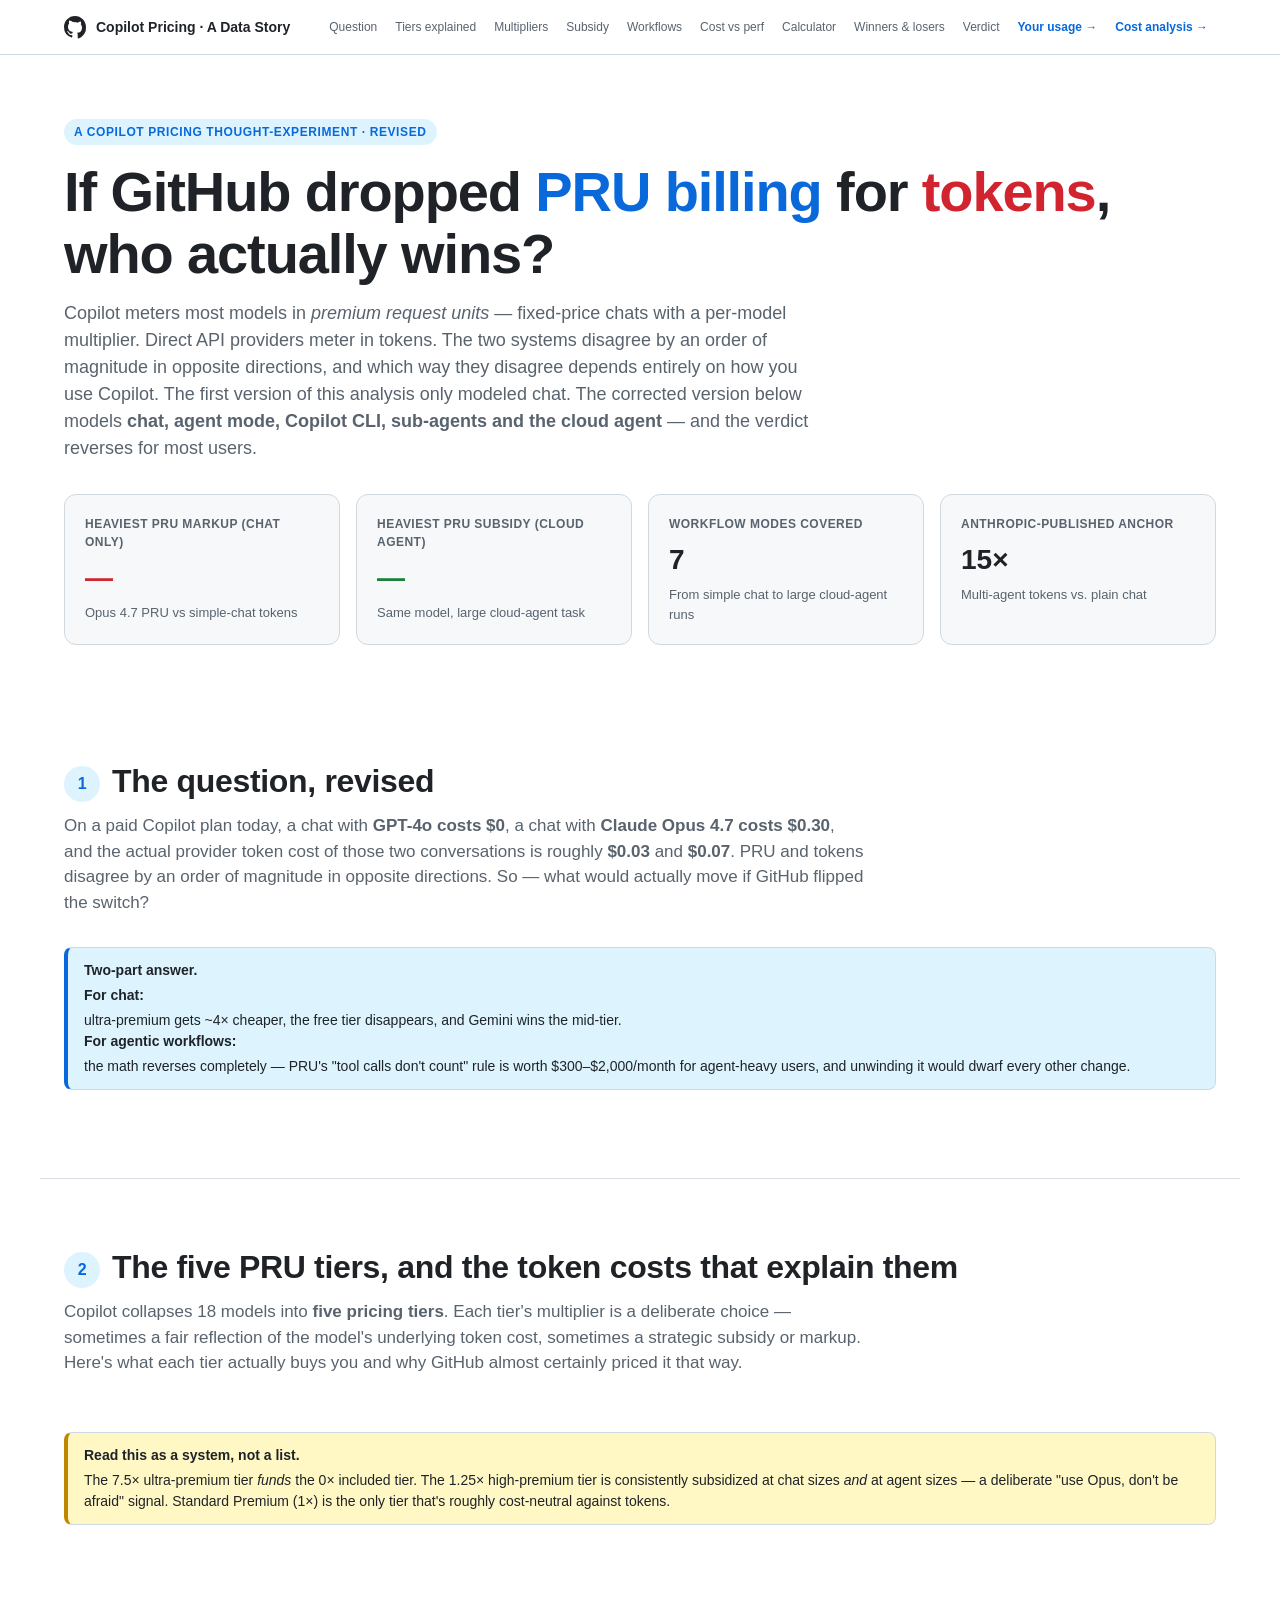
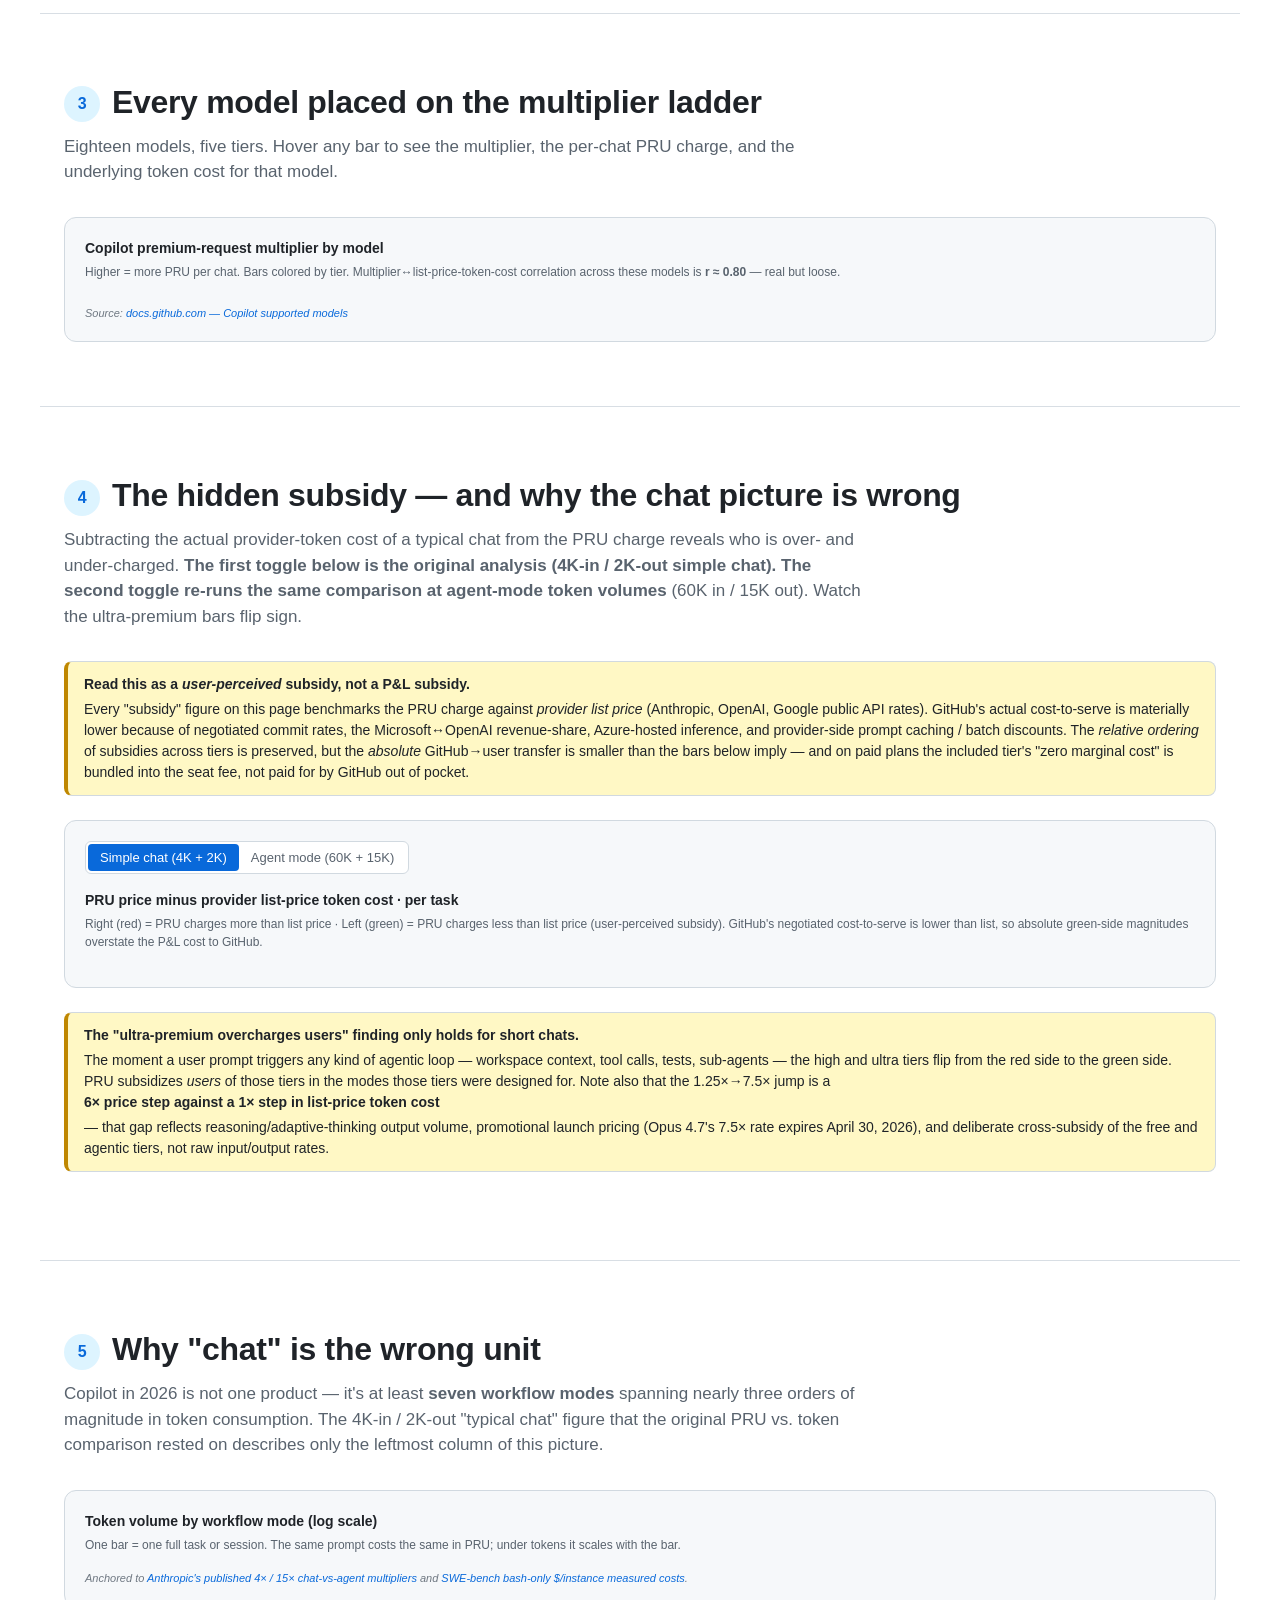
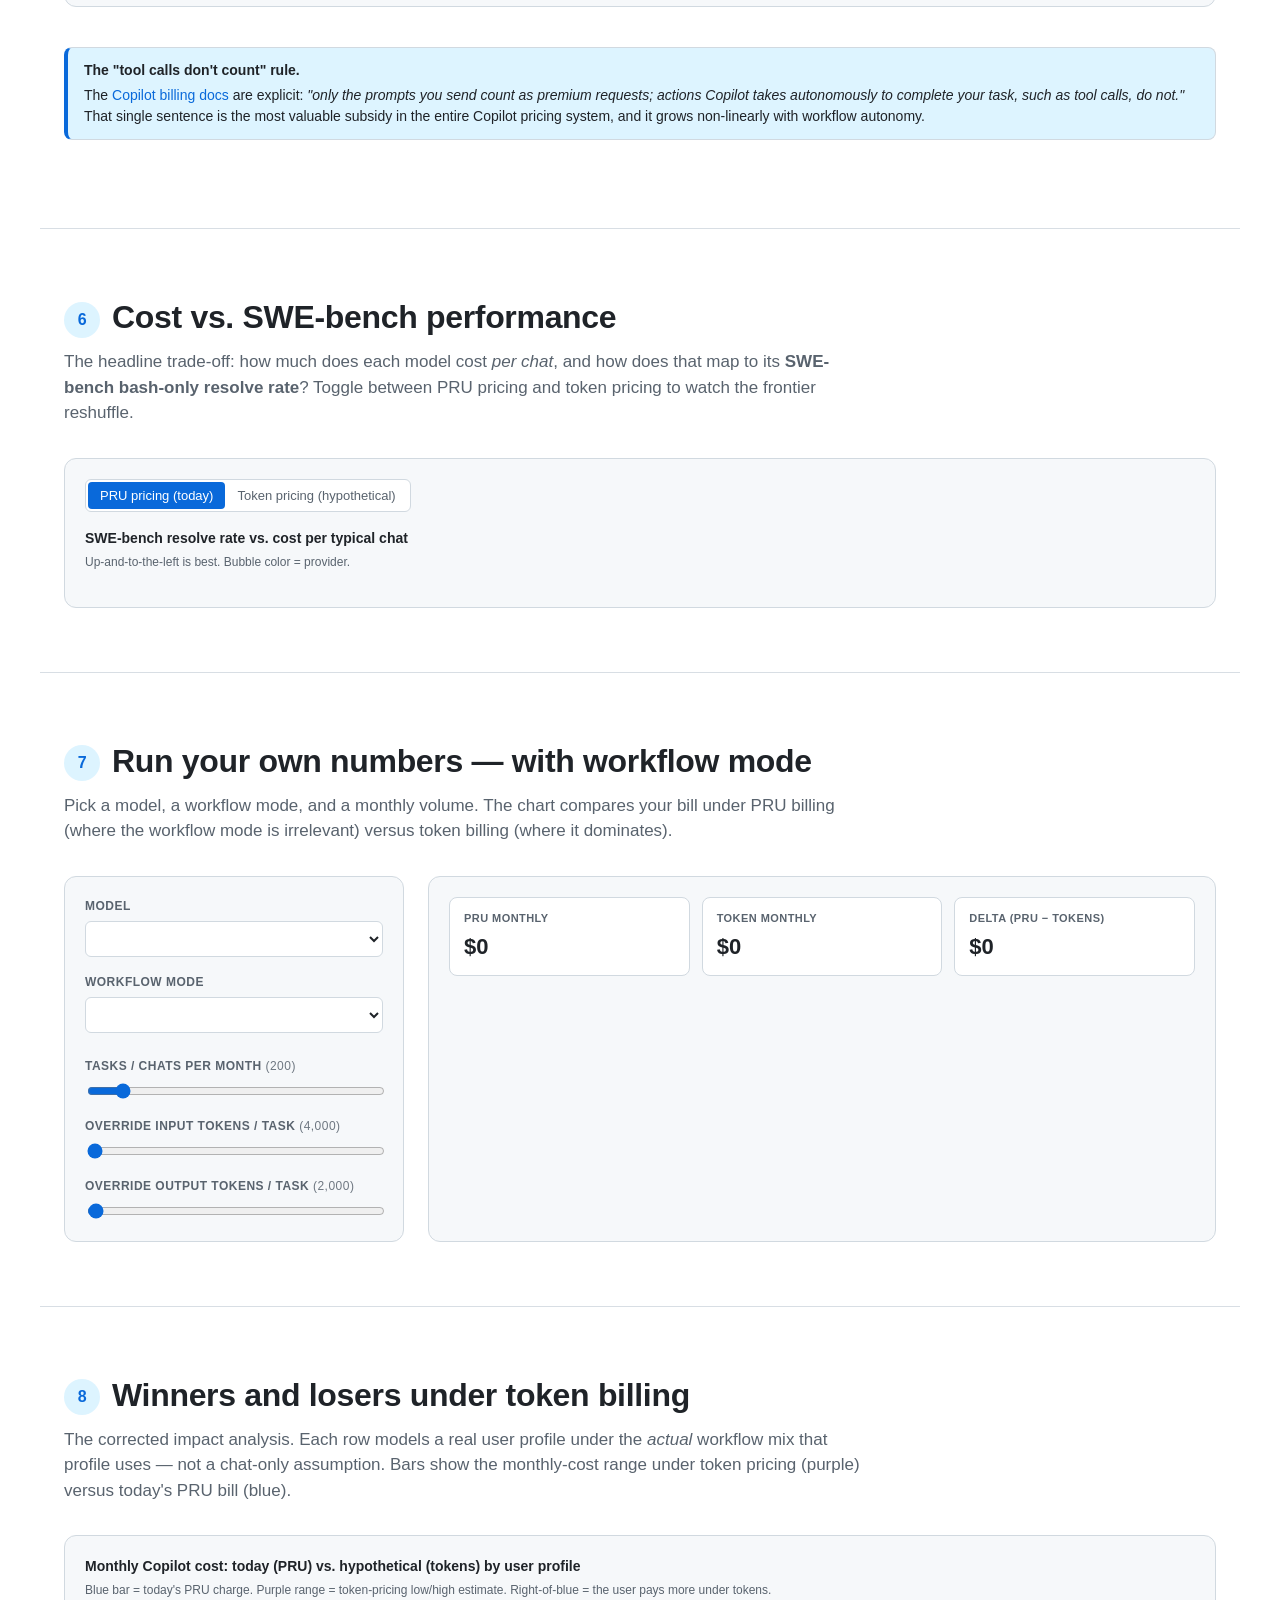
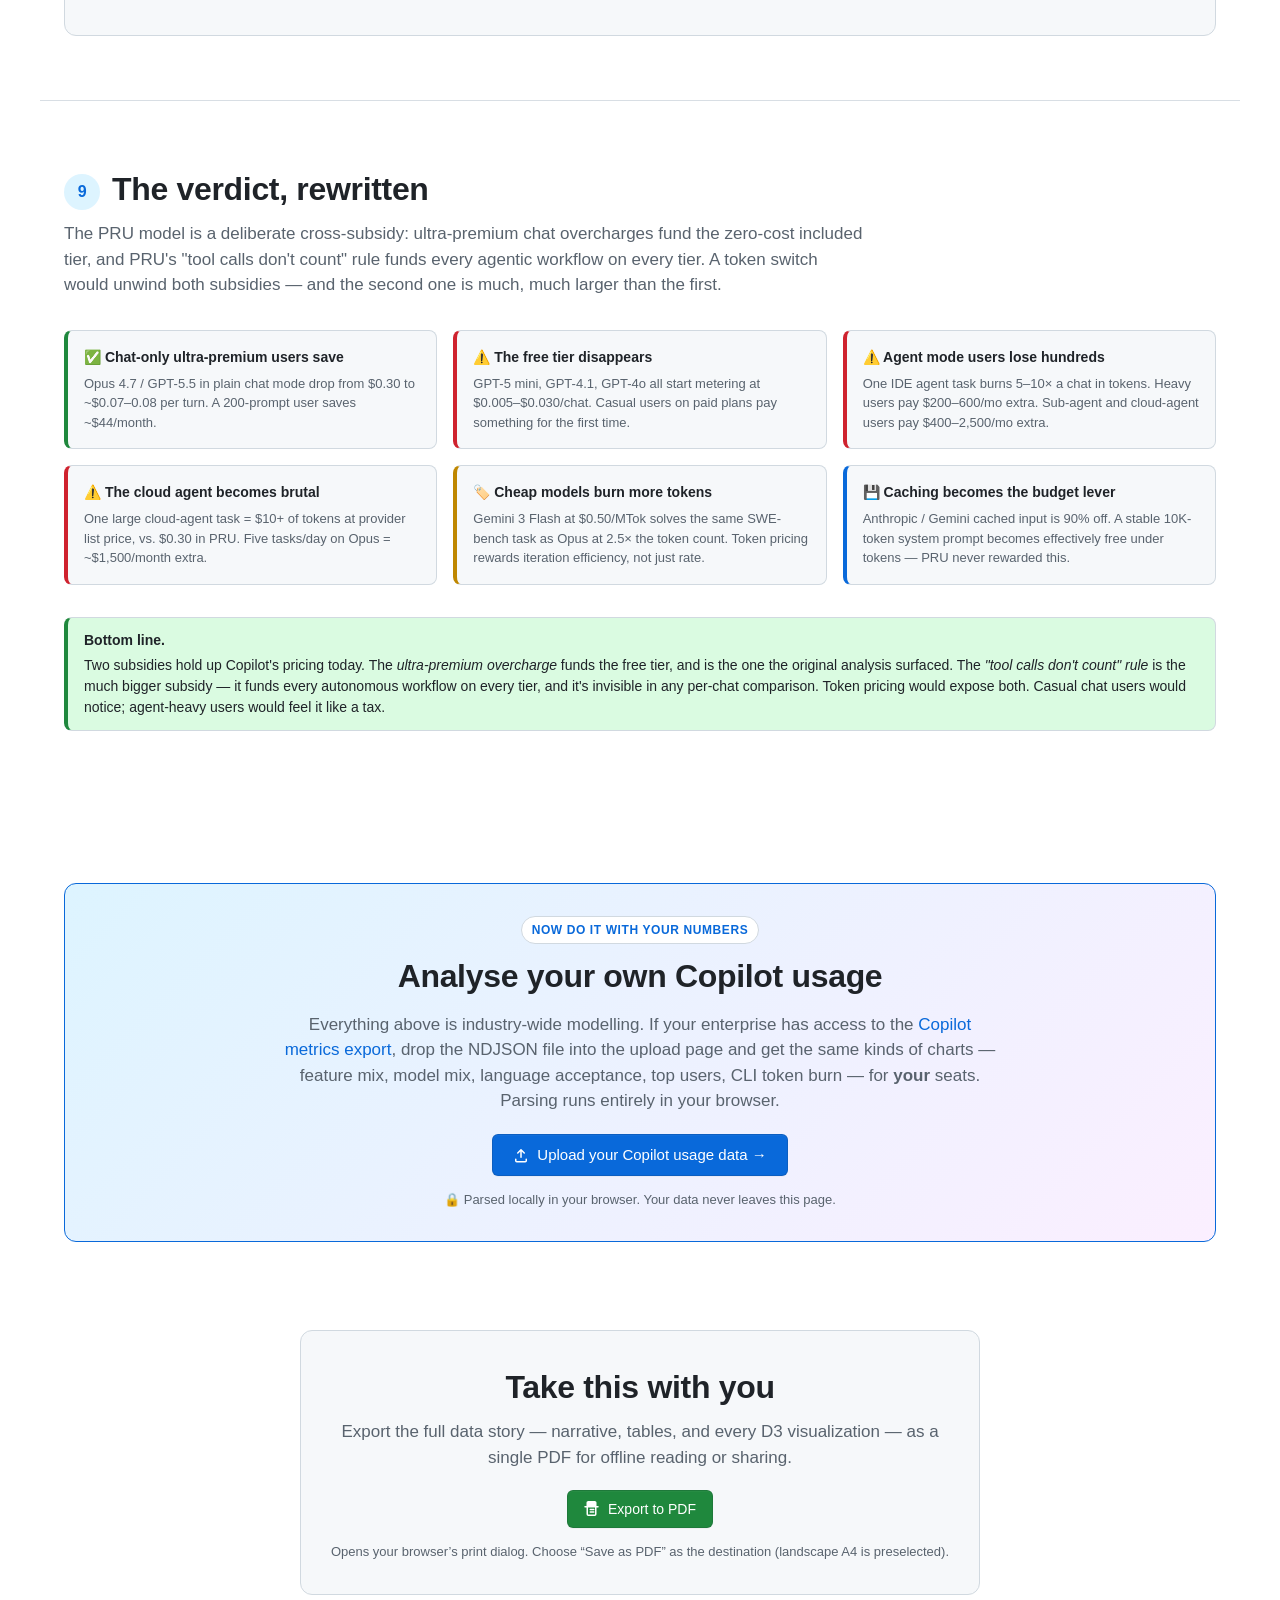
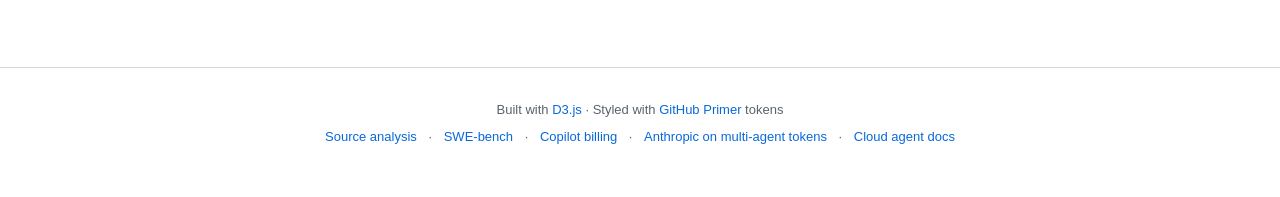
==== commit d47e7e64: "Add Cost analysis link to top nav on usage and pricing-story pages Co-authored-by: Copilot <22355621" ====
--- a/docs/index.html
+++ b/docs/index.html
@@ -27,6 +27,7 @@
       <a href="#impact">Winners &amp; losers</a>
       <a href="#verdict">Verdict</a>
       <a href="usage.html" style="color:var(--accent-fg);font-weight:600">Your usage →</a>
+      <a href="cost-analysis.html" style="color:var(--accent-fg);font-weight:600">Cost analysis →</a>
     </nav>
   </div>
 </header>
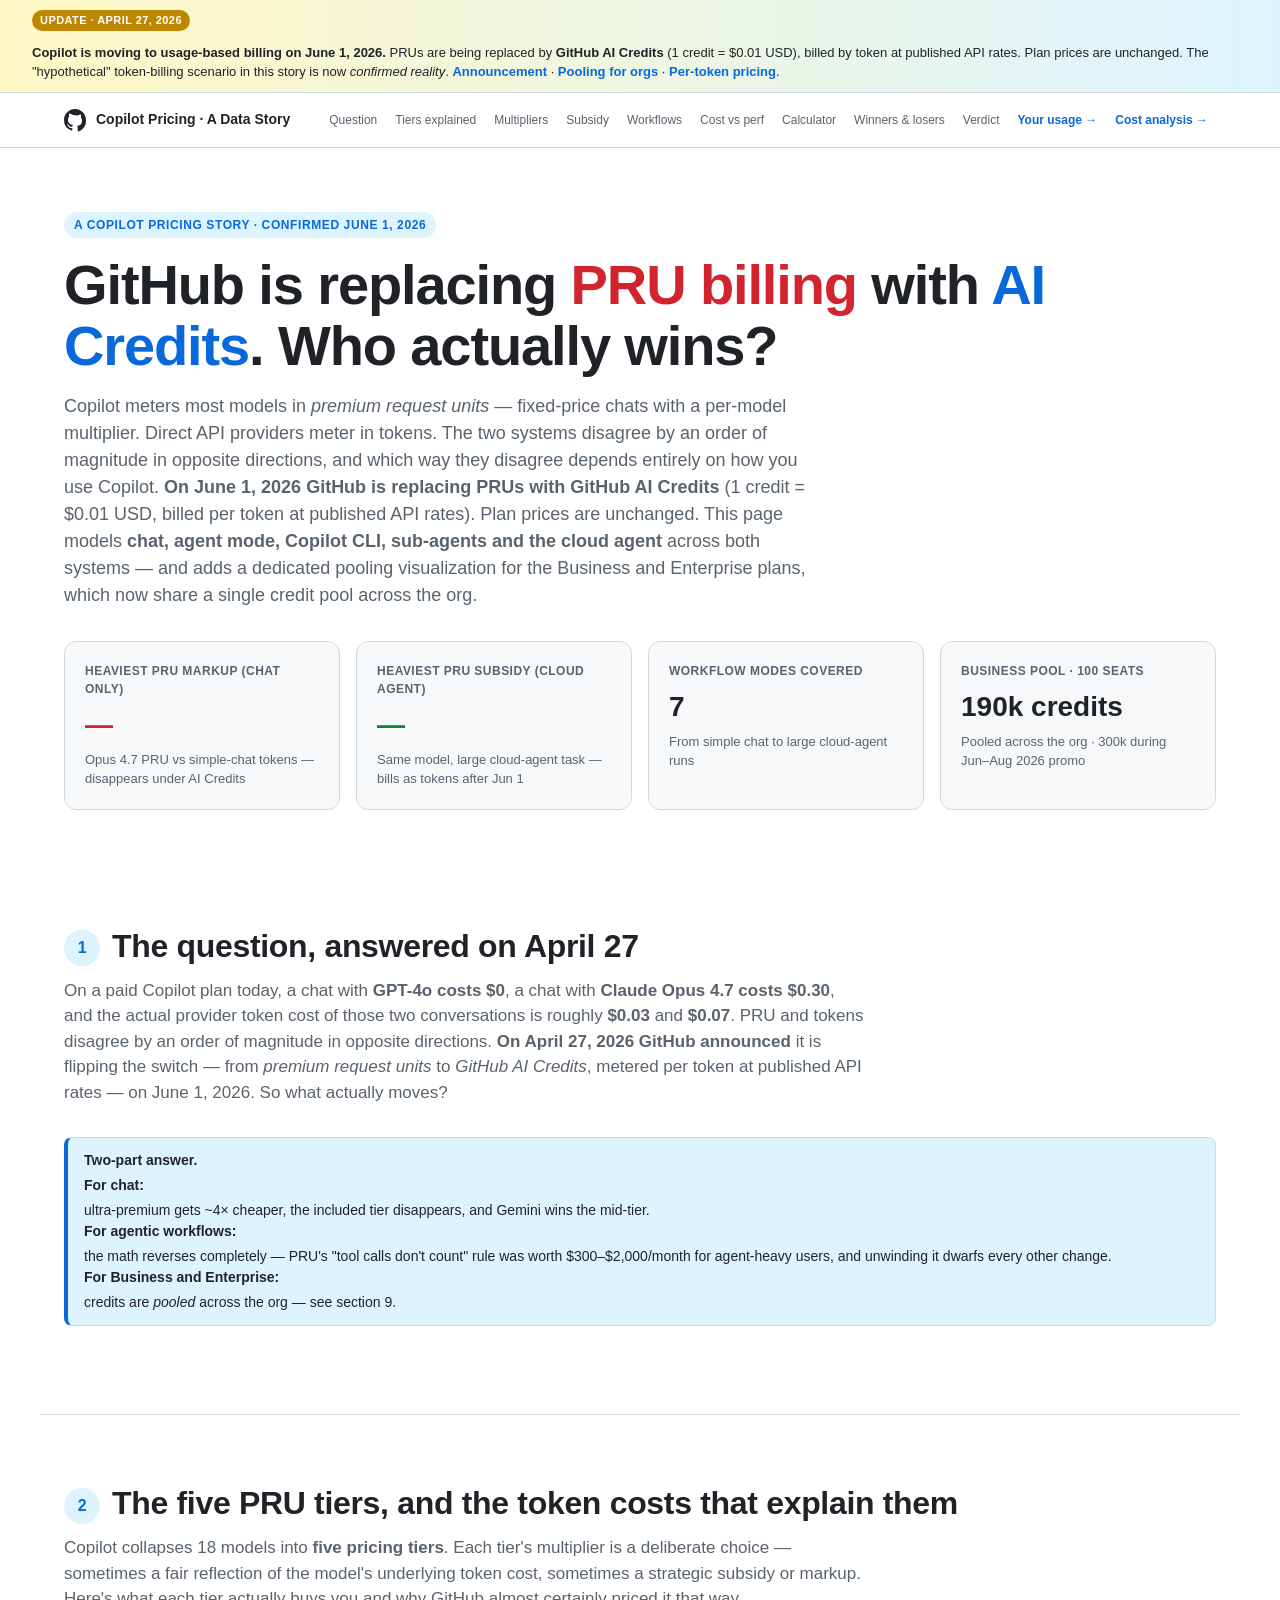
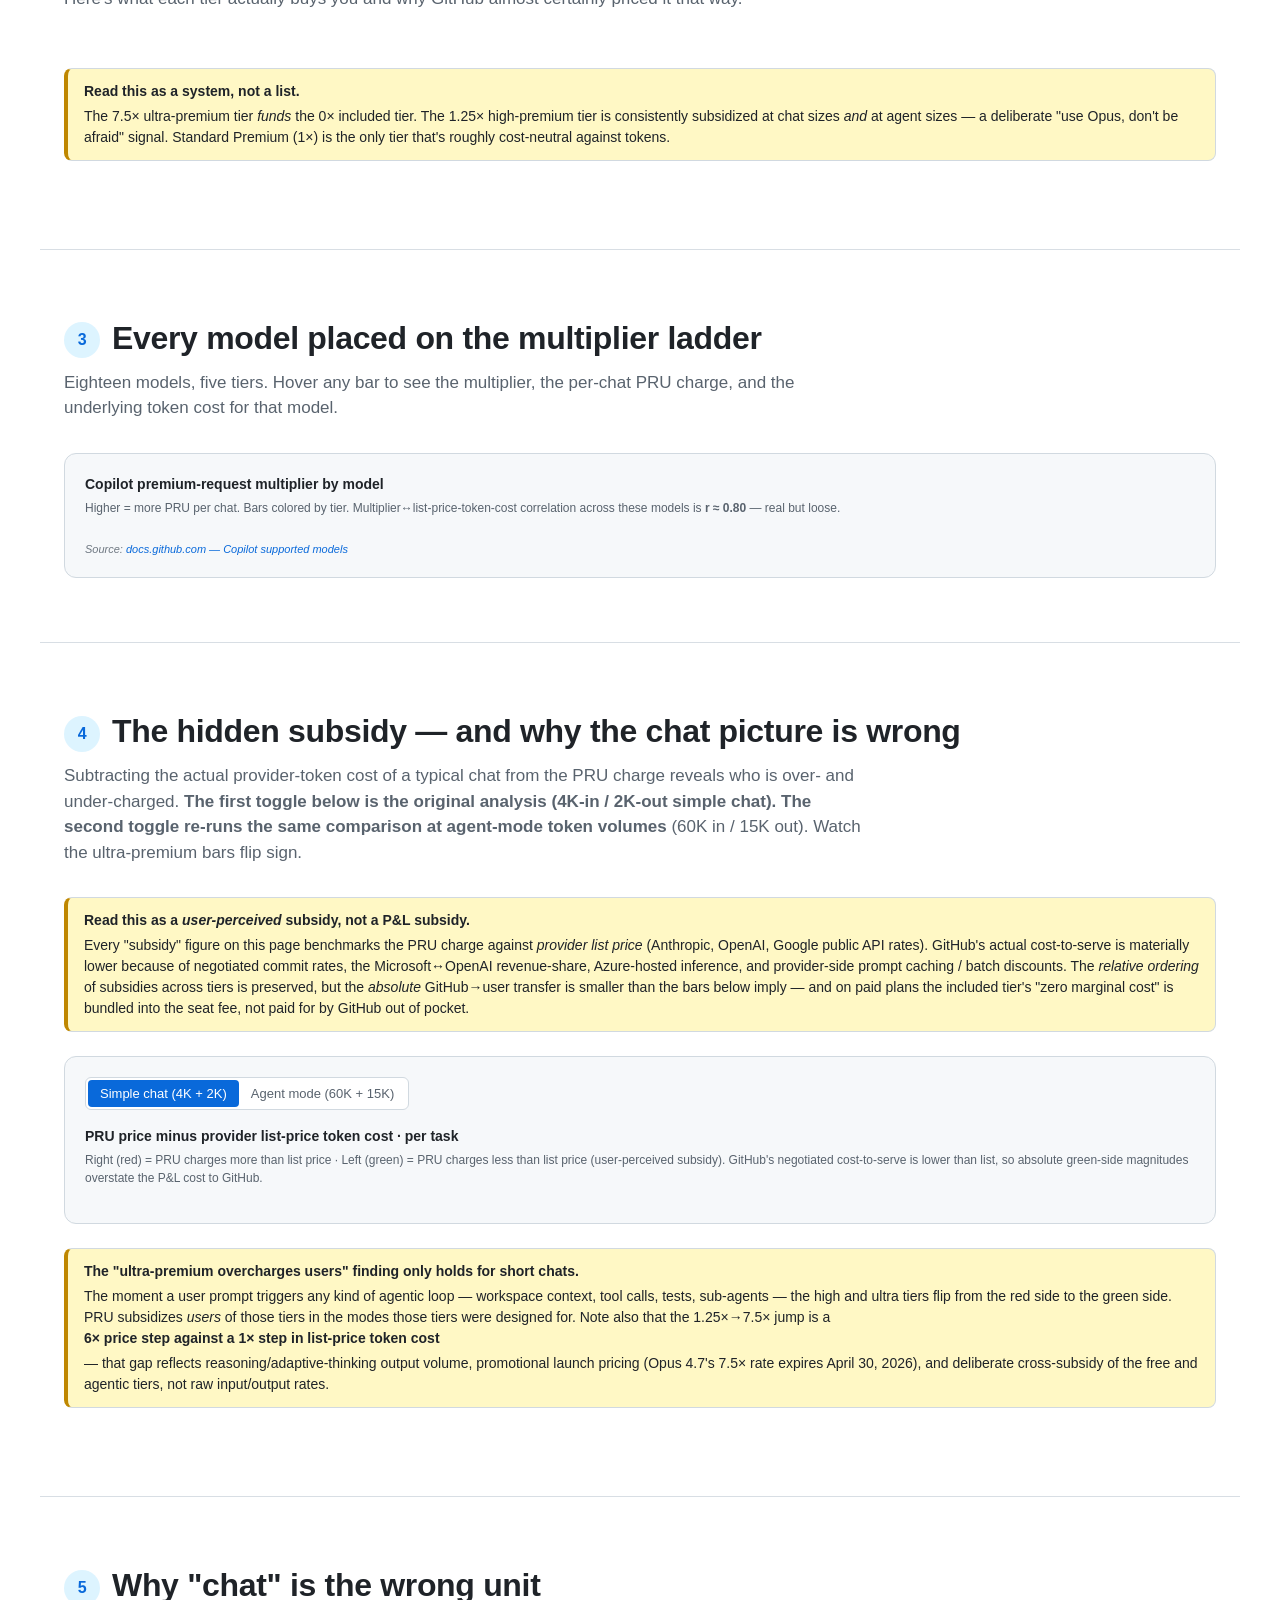
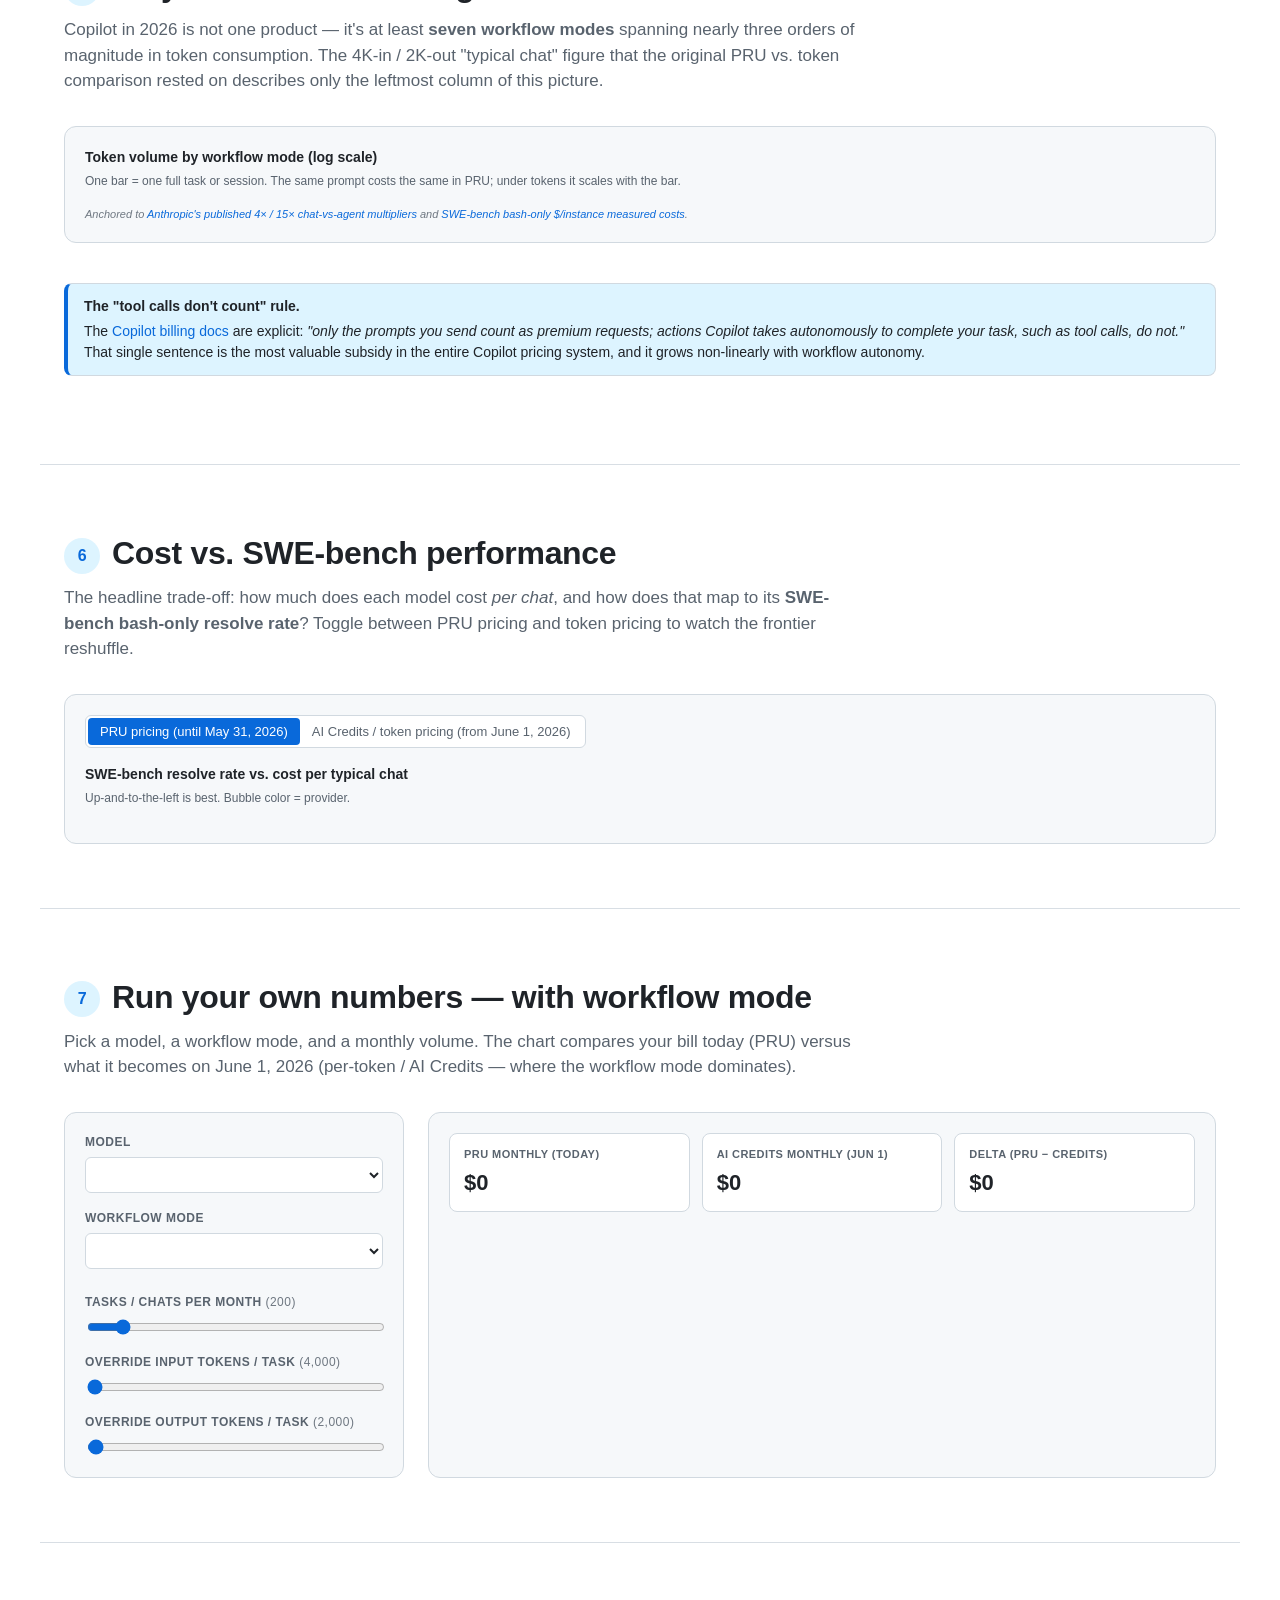
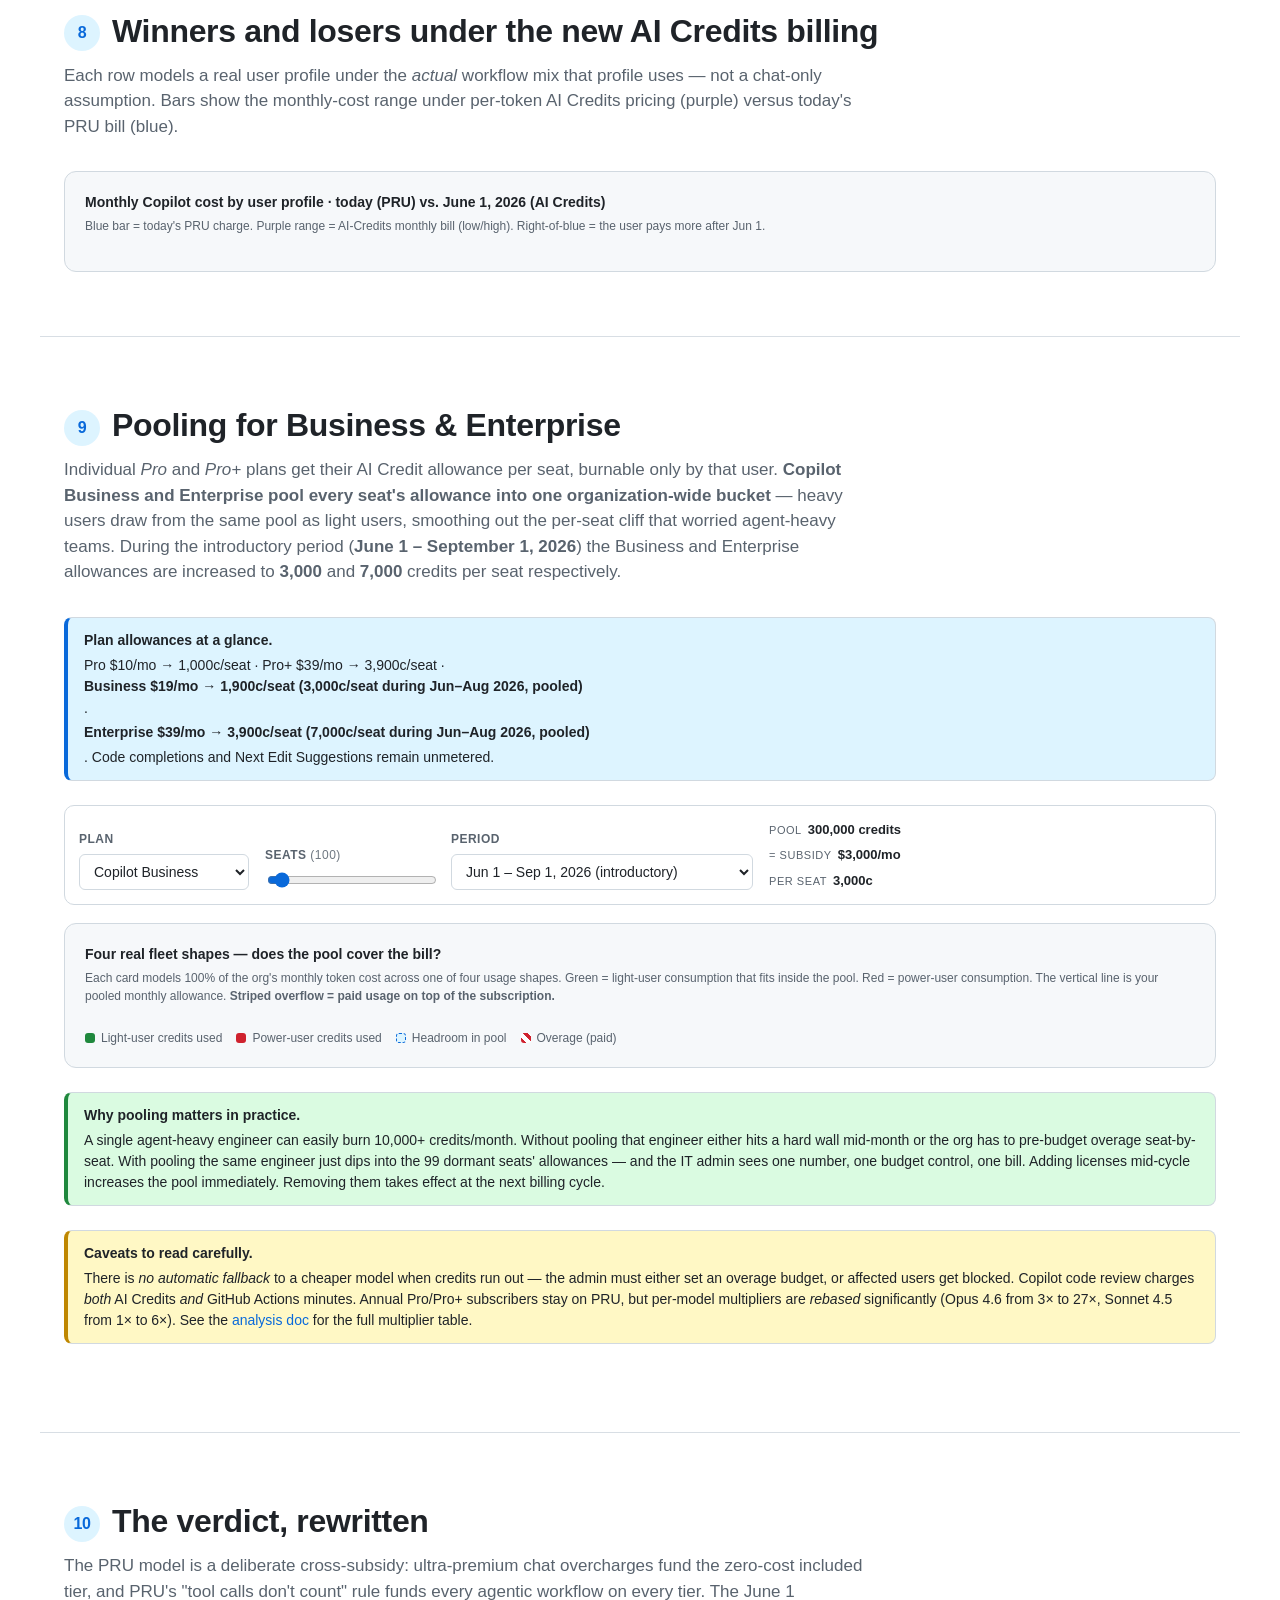
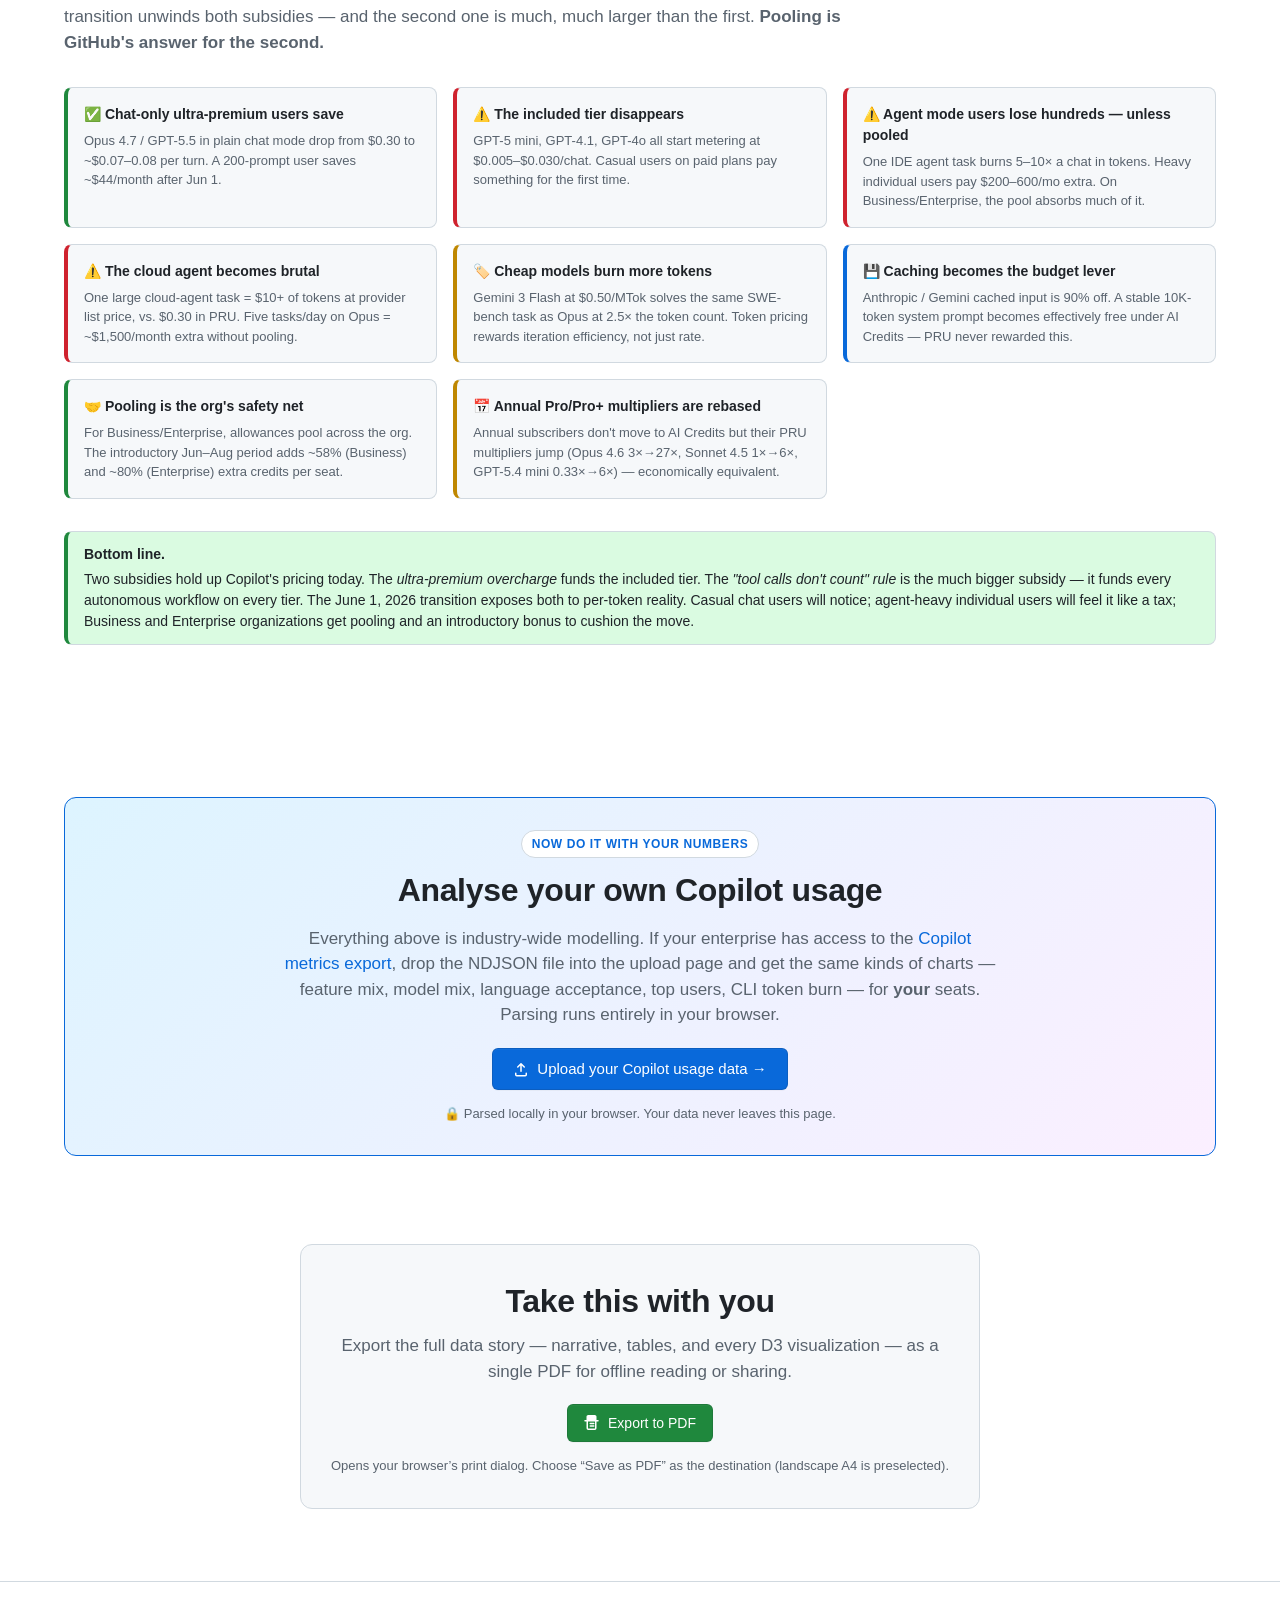
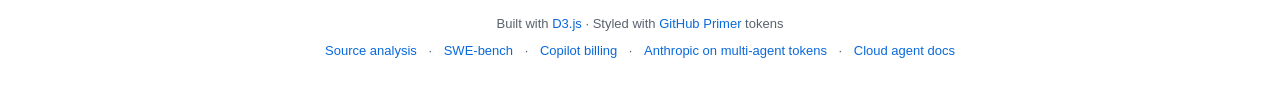
==== commit 77b28493: "Reflect Copilot's June 1, 2026 usage-based billing transition on the website and README Mirrors the " ====
--- a/docs/index.html
+++ b/docs/index.html
@@ -3,12 +3,23 @@
 <head>
 <meta charset="UTF-8">
 <meta name="viewport" content="width=device-width, initial-scale=1">
-<title>Copilot PRU vs Tokens · A Data Story</title>
-<meta name="description" content="An interactive D3.js walkthrough of GitHub Copilot's PRU billing, the token costs that explain it, and what would change in chat vs. agentic workflows under token-based pricing.">
+<title>Copilot AI Credits vs PRU · A Data Story</title>
+<meta name="description" content="An interactive D3.js walkthrough of GitHub Copilot's transition from Premium Request Units (PRU) to GitHub AI Credits on June 1, 2026 — including pooled credits for Business and Enterprise, per-token model pricing, and chat-vs-agentic workflow impact.">
 <link rel="icon" href="data:image/svg+xml,%3Csvg xmlns='http://www.w3.org/2000/svg' viewBox='0 0 16 16'%3E%3Cpath fill='%231f6feb' d='M8 0C3.58 0 0 3.58 0 8a8 8 0 005.47 7.59c.4.07.55-.17.55-.38v-1.34c-2.23.49-2.7-1.07-2.7-1.07-.36-.92-.89-1.17-.89-1.17-.73-.5.05-.49.05-.49.81.06 1.23.83 1.23.83.72 1.23 1.88.87 2.34.66.07-.52.28-.87.51-1.07-1.78-.2-3.64-.89-3.64-3.95 0-.87.31-1.59.82-2.15-.08-.2-.36-1.02.08-2.12 0 0 .67-.21 2.2.82.64-.18 1.32-.27 2-.27.68 0 1.36.09 2 .27 1.53-1.04 2.2-.82 2.2-.82.44 1.1.16 1.92.08 2.12.51.56.82 1.27.82 2.15 0 3.07-1.87 3.75-3.65 3.95.29.25.54.73.54 1.48v2.19c0 .21.15.46.55.38A8.013 8.013 0 0016 8c0-4.42-3.58-8-8-8z'/%3E%3C/svg%3E">
 <link rel="stylesheet" href="styles.css">
 </head>
 <body>
+
+<div class="announce-bar" role="note">
+  <span class="pill">Update · April 27, 2026</span>
+  <span><strong>Copilot is moving to usage-based billing on June&nbsp;1, 2026.</strong>
+    PRUs are being replaced by <strong>GitHub AI Credits</strong> (1 credit = $0.01 USD), billed by token at published API rates. Plan prices are unchanged.
+    The "hypothetical" token-billing scenario in this story is now <em>confirmed reality</em>.
+    <a href="https://github.blog/news-insights/company-news/github-copilot-is-moving-to-usage-based-billing/">Announcement</a> ·
+    <a href="https://docs.github.com/en/copilot/concepts/billing/usage-based-billing-for-organizations-and-enterprises">Pooling for orgs</a> ·
+    <a href="https://docs.github.com/en/enterprise-cloud@latest/copilot/reference/copilot-billing/models-and-pricing">Per-token pricing</a>.
+  </span>
+</div>
 
 <header class="site-header">
   <div class="site-header-inner">
@@ -33,26 +44,29 @@
 </header>
 
 <div class="hero">
-  <span class="eyebrow">A Copilot pricing thought-experiment · revised</span>
-  <h1>If GitHub dropped <span class="accent">PRU billing</span> for <span class="danger">tokens</span>, who actually wins?</h1>
+  <span class="eyebrow">A Copilot pricing story · confirmed June 1, 2026</span>
+  <h1>GitHub is replacing <span class="danger">PRU billing</span> with <span class="accent">AI Credits</span>. Who actually wins?</h1>
   <p class="lede">
     Copilot meters most models in <em>premium request units</em> — fixed-price chats with
     a per-model multiplier. Direct API providers meter in tokens. The two systems disagree
     by an order of magnitude in opposite directions, and which way they disagree depends
-    entirely on how you use Copilot. The first version of this analysis only modeled
-    chat. The corrected version below models <strong>chat, agent mode, Copilot CLI,
-    sub-agents and the cloud agent</strong> — and the verdict reverses for most users.
+    entirely on how you use Copilot. <strong>On June 1, 2026 GitHub is replacing PRUs with
+    GitHub AI Credits</strong> (1 credit = $0.01 USD, billed per token at published API
+    rates). Plan prices are unchanged. This page models <strong>chat, agent mode, Copilot CLI,
+    sub-agents and the cloud agent</strong> across both systems — and adds a dedicated
+    pooling visualization for the Business and Enterprise plans, which now share a single
+    credit pool across the org.
   </p>
   <div class="hero-stats">
     <div class="stat-card down">
       <div class="label">Heaviest PRU markup (chat only)</div>
       <div class="value" id="kpi-markup">—</div>
-      <div class="sub">Opus 4.7 PRU vs simple-chat tokens</div>
+      <div class="sub">Opus 4.7 PRU vs simple-chat tokens — disappears under AI Credits</div>
     </div>
     <div class="stat-card up">
       <div class="label">Heaviest PRU subsidy (cloud agent)</div>
       <div class="value" id="kpi-cloud">—</div>
-      <div class="sub">Same model, large cloud-agent task</div>
+      <div class="sub">Same model, large cloud-agent task — bills as tokens after Jun 1</div>
     </div>
     <div class="stat-card">
       <div class="label">Workflow modes covered</div>
@@ -60,29 +74,31 @@
       <div class="sub">From simple chat to large cloud-agent runs</div>
     </div>
     <div class="stat-card">
-      <div class="label">Anthropic-published anchor</div>
-      <div class="value">15×</div>
-      <div class="sub">Multi-agent tokens vs. plain chat</div>
+      <div class="label">Business pool · 100 seats</div>
+      <div class="value">190k credits</div>
+      <div class="sub">Pooled across the org · 300k during Jun–Aug 2026 promo</div>
     </div>
   </div>
 </div>
 
 <!-- 1. THE QUESTION -->
 <section id="question" class="no-border">
-  <h2><span class="num">1</span>The question, revised</h2>
+  <h2><span class="num">1</span>The question, answered on April 27</h2>
   <p class="section-lede">
     On a paid Copilot plan today, a chat with <strong>GPT-4o costs $0</strong>, a chat with
     <strong>Claude Opus 4.7 costs $0.30</strong>, and the actual provider token cost of those
     two conversations is roughly <strong>$0.03</strong> and <strong>$0.07</strong>. PRU and tokens disagree
-    by an order of magnitude in opposite directions. So — what would actually move if GitHub
-    flipped the switch?
+    by an order of magnitude in opposite directions. <strong>On April 27, 2026 GitHub announced</strong>
+    it is flipping the switch — from <em>premium request units</em> to <em>GitHub AI Credits</em>,
+    metered per token at published API rates — on June 1, 2026. So what actually moves?
   </p>
   <div class="callout">
     <strong>Two-part answer.</strong>
-    <strong>For chat:</strong> ultra-premium gets ~4× cheaper, the free tier disappears,
+    <strong>For chat:</strong> ultra-premium gets ~4× cheaper, the included tier disappears,
     and Gemini wins the mid-tier. <strong>For agentic workflows:</strong> the math reverses
-    completely — PRU's "tool calls don't count" rule is worth $300–$2,000/month for
-    agent-heavy users, and unwinding it would dwarf every other change.
+    completely — PRU's "tool calls don't count" rule was worth $300–$2,000/month for
+    agent-heavy users, and unwinding it dwarfs every other change. <strong>For Business and
+    Enterprise:</strong> credits are <em>pooled</em> across the org — see section 9.
   </div>
 </section>
 
@@ -202,8 +218,8 @@
   <div class="chart-card">
     <div class="chart-controls">
       <div class="toggle-group" id="scatter-toggle">
-        <button class="active" data-mode="pru">PRU pricing (today)</button>
-        <button data-mode="token">Token pricing (hypothetical)</button>
+        <button class="active" data-mode="pru">PRU pricing (until May 31, 2026)</button>
+        <button data-mode="token">AI Credits / token pricing (from June 1, 2026)</button>
       </div>
     </div>
     <div class="chart-title">SWE-bench resolve rate vs. cost per typical chat</div>
@@ -218,8 +234,8 @@
   <h2><span class="num">7</span>Run your own numbers — with workflow mode</h2>
   <p class="section-lede">
     Pick a model, a workflow mode, and a monthly volume. The chart compares your bill
-    under PRU billing (where the workflow mode is irrelevant) versus token billing
-    (where it dominates).
+    today (PRU) versus what it becomes on June 1, 2026 (per-token / AI Credits — where
+    the workflow mode dominates).
   </p>
   <div class="calc-grid">
     <div class="calc-controls">
@@ -247,9 +263,9 @@
     </div>
     <div class="calc-output">
       <div class="calc-summary">
-        <div class="pill"><div class="k">PRU monthly</div><div class="v" id="calc-pru">$0</div></div>
-        <div class="pill"><div class="k">Token monthly</div><div class="v" id="calc-tok">$0</div></div>
-        <div class="pill" id="calc-delta-pill"><div class="k">Delta (PRU − Tokens)</div><div class="v" id="calc-delta">$0</div></div>
+        <div class="pill"><div class="k">PRU monthly (today)</div><div class="v" id="calc-pru">$0</div></div>
+        <div class="pill"><div class="k">AI Credits monthly (Jun 1)</div><div class="v" id="calc-tok">$0</div></div>
+        <div class="pill" id="calc-delta-pill"><div class="k">Delta (PRU − Credits)</div><div class="v" id="calc-delta">$0</div></div>
       </div>
       <div id="chart-calc"></div>
     </div>
@@ -258,44 +274,131 @@
 
 <!-- 8. WINNERS / LOSERS -->
 <section id="impact">
-  <h2><span class="num">8</span>Winners and losers under token billing</h2>
-  <p class="section-lede">
-    The corrected impact analysis. Each row models a real user profile under the <em>actual</em>
-    workflow mix that profile uses — not a chat-only assumption. Bars show the
-    monthly-cost range under token pricing (purple) versus today's PRU bill (blue).
+  <h2><span class="num">8</span>Winners and losers under the new AI Credits billing</h2>
+  <p class="section-lede">
+    Each row models a real user profile under the <em>actual</em> workflow mix that profile
+    uses — not a chat-only assumption. Bars show the monthly-cost range under per-token
+    AI Credits pricing (purple) versus today's PRU bill (blue).
   </p>
   <div class="chart-card">
-    <div class="chart-title">Monthly Copilot cost: today (PRU) vs. hypothetical (tokens) by user profile</div>
-    <div class="chart-sub">Blue bar = today's PRU charge. Purple range = token-pricing low/high estimate. Right-of-blue = the user pays more under tokens.</div>
+    <div class="chart-title">Monthly Copilot cost by user profile · today (PRU) vs. June 1, 2026 (AI Credits)</div>
+    <div class="chart-sub">Blue bar = today's PRU charge. Purple range = AI-Credits monthly bill (low/high). Right-of-blue = the user pays more after Jun 1.</div>
     <div id="chart-impact"></div>
   </div>
 </section>
 
-<!-- 9. VERDICT -->
+<!-- 9. POOLING (BUSINESS / ENTERPRISE) -->
+<section id="pooling">
+  <h2><span class="num">9</span>Pooling for Business &amp; Enterprise</h2>
+  <p class="section-lede">
+    Individual <em>Pro</em> and <em>Pro+</em> plans get their AI Credit allowance per seat,
+    burnable only by that user. <strong>Copilot Business and Enterprise pool every seat's
+    allowance into one organization-wide bucket</strong> — heavy users draw from the same
+    pool as light users, smoothing out the per-seat cliff that worried agent-heavy teams.
+    During the introductory period (<strong>June 1 – September 1, 2026</strong>) the
+    Business and Enterprise allowances are increased to <strong>3,000</strong> and
+    <strong>7,000</strong> credits per seat respectively.
+  </p>
+
+  <div class="callout">
+    <strong>Plan allowances at a glance.</strong>
+    Pro $10/mo → 1,000c/seat · Pro+ $39/mo → 3,900c/seat ·
+    <strong>Business $19/mo → 1,900c/seat (3,000c/seat during Jun–Aug 2026, pooled)</strong> ·
+    <strong>Enterprise $39/mo → 3,900c/seat (7,000c/seat during Jun–Aug 2026, pooled)</strong>.
+    Code completions and Next Edit Suggestions remain unmetered.
+  </div>
+
+  <div class="pool-controls">
+    <div class="field">
+      <label for="pool-plan">Plan</label>
+      <select id="pool-plan">
+        <option value="business" selected>Copilot Business</option>
+        <option value="enterprise">Copilot Enterprise</option>
+      </select>
+    </div>
+    <div class="field">
+      <label for="pool-seats">Seats <span style="text-transform:none;color:var(--fg-subtle);font-weight:400">(<span id="pool-seats-val">100</span>)</span></label>
+      <input type="range" id="pool-seats" min="5" max="2000" step="5" value="100">
+    </div>
+    <div class="field">
+      <label for="pool-promo">Period</label>
+      <select id="pool-promo">
+        <option value="promo" selected>Jun 1 – Sep 1, 2026 (introductory)</option>
+        <option value="standard">Sep 1, 2026 onward (standard allowance)</option>
+      </select>
+    </div>
+    <div class="field" style="flex:1;min-width:240px">
+      <span class="pool-stat"><span>Pool</span><strong id="pool-total">300,000 credits</strong></span>
+      <span class="pool-stat"><span>= Subsidy</span><strong id="pool-dollar">$3,000/mo</strong></span>
+      <span class="pool-stat"><span>Per seat</span><strong id="pool-perseat">3,000c</strong></span>
+    </div>
+  </div>
+
+  <div class="chart-card" style="margin-top:18px">
+    <div class="chart-title">Four real fleet shapes — does the pool cover the bill?</div>
+    <div class="chart-sub">
+      Each card models 100% of the org's monthly token cost across one of four usage
+      shapes. Green = light-user consumption that fits inside the pool. Red = power-user
+      consumption. The vertical line is your pooled monthly allowance.
+      <strong>Striped overflow = paid usage on top of the subscription.</strong>
+    </div>
+    <div id="pool-grid" class="pool-grid"></div>
+    <div class="pool-legend">
+      <span><i style="background:var(--success-emphasis)"></i>Light-user credits used</span>
+      <span><i style="background:var(--danger-emphasis)"></i>Power-user credits used</span>
+      <span><i style="background:var(--accent-subtle);border:1px dashed var(--accent-emphasis)"></i>Headroom in pool</span>
+      <span><i style="background:repeating-linear-gradient(45deg,var(--danger-emphasis),var(--danger-emphasis) 4px,#fff 4px,#fff 8px)"></i>Overage (paid)</span>
+    </div>
+  </div>
+
+  <div class="callout success" style="margin-top:24px">
+    <strong>Why pooling matters in practice.</strong>
+    A single agent-heavy engineer can easily burn 10,000+ credits/month. Without pooling
+    that engineer either hits a hard wall mid-month or the org has to pre-budget overage
+    seat-by-seat. With pooling the same engineer just dips into the 99 dormant seats'
+    allowances — and the IT admin sees one number, one budget control, one bill. Adding
+    licenses mid-cycle increases the pool immediately. Removing them takes effect at the
+    next billing cycle.
+  </div>
+
+  <div class="callout warn" style="margin-top:12px">
+    <strong>Caveats to read carefully.</strong>
+    There is <em>no automatic fallback</em> to a cheaper model when credits run out — the
+    admin must either set an overage budget, or affected users get blocked. Copilot code
+    review charges <em>both</em> AI Credits <em>and</em> GitHub Actions minutes. Annual
+    Pro/Pro+ subscribers stay on PRU, but per-model multipliers are <em>rebased</em>
+    significantly (Opus 4.6 from 3× to 27×, Sonnet 4.5 from 1× to 6×). See the
+    <a href="https://github.com/Bens-Scratch-Org/Supreme-Model-Picker/blob/main/analysis/model-comparison.md#github-ai-credits--usage-based-billing-effective-june-1-2026">analysis doc</a>
+    for the full multiplier table.
+  </div>
+</section>
+
+<!-- 10. VERDICT -->
 <section id="verdict">
-  <h2><span class="num">9</span>The verdict, rewritten</h2>
+  <h2><span class="num">10</span>The verdict, rewritten</h2>
   <p class="section-lede">
     The PRU model is a deliberate cross-subsidy: ultra-premium chat overcharges fund
     the zero-cost included tier, and PRU's "tool calls don't count" rule funds every
-    agentic workflow on every tier. A token switch would unwind both subsidies — and
-    the second one is much, much larger than the first.
+    agentic workflow on every tier. The June 1 transition unwinds both subsidies — and
+    the second one is much, much larger than the first. <strong>Pooling is GitHub's answer
+    for the second.</strong>
   </p>
   <div class="takeaway-list">
     <div class="takeaway win">
       <h4>✅ Chat-only ultra-premium users save</h4>
-      <p>Opus 4.7 / GPT-5.5 in plain chat mode drop from $0.30 to ~$0.07–0.08 per turn. A 200-prompt user saves ~$44/month.</p>
+      <p>Opus 4.7 / GPT-5.5 in plain chat mode drop from $0.30 to ~$0.07–0.08 per turn. A 200-prompt user saves ~$44/month after Jun 1.</p>
     </div>
     <div class="takeaway lose">
-      <h4>⚠️ The free tier disappears</h4>
+      <h4>⚠️ The included tier disappears</h4>
       <p>GPT-5 mini, GPT-4.1, GPT-4o all start metering at $0.005–$0.030/chat. Casual users on paid plans pay something for the first time.</p>
     </div>
     <div class="takeaway lose">
-      <h4>⚠️ Agent mode users lose hundreds</h4>
-      <p>One IDE agent task burns 5–10× a chat in tokens. Heavy users pay $200–600/mo extra. Sub-agent and cloud-agent users pay $400–2,500/mo extra.</p>
+      <h4>⚠️ Agent mode users lose hundreds — unless pooled</h4>
+      <p>One IDE agent task burns 5–10× a chat in tokens. Heavy individual users pay $200–600/mo extra. On Business/Enterprise, the pool absorbs much of it.</p>
     </div>
     <div class="takeaway lose">
       <h4>⚠️ The cloud agent becomes brutal</h4>
-      <p>One large cloud-agent task = $10+ of tokens at provider list price, vs. $0.30 in PRU. Five tasks/day on Opus = ~$1,500/month extra.</p>
+      <p>One large cloud-agent task = $10+ of tokens at provider list price, vs. $0.30 in PRU. Five tasks/day on Opus = ~$1,500/month extra without pooling.</p>
     </div>
     <div class="takeaway warn">
       <h4>🏷️ Cheap models burn more tokens</h4>
@@ -303,17 +406,26 @@
     </div>
     <div class="takeaway">
       <h4>💾 Caching becomes the budget lever</h4>
-      <p>Anthropic / Gemini cached input is 90% off. A stable 10K-token system prompt becomes effectively free under tokens — PRU never rewarded this.</p>
+      <p>Anthropic / Gemini cached input is 90% off. A stable 10K-token system prompt becomes effectively free under AI Credits — PRU never rewarded this.</p>
+    </div>
+    <div class="takeaway win">
+      <h4>🤝 Pooling is the org's safety net</h4>
+      <p>For Business/Enterprise, allowances pool across the org. The introductory Jun–Aug period adds ~58% (Business) and ~80% (Enterprise) extra credits per seat.</p>
+    </div>
+    <div class="takeaway warn">
+      <h4>📅 Annual Pro/Pro+ multipliers are rebased</h4>
+      <p>Annual subscribers don't move to AI Credits but their PRU multipliers jump (Opus 4.6 3×→27×, Sonnet 4.5 1×→6×, GPT-5.4 mini 0.33×→6×) — economically equivalent.</p>
     </div>
   </div>
 
   <div class="callout success" style="margin-top:32px;">
-    <strong>Bottom line.</strong> Two subsidies hold up Copilot's pricing today.
-    The <em>ultra-premium overcharge</em> funds the free tier, and is the one the
-    original analysis surfaced. The <em>"tool calls don't count" rule</em> is the much
-    bigger subsidy — it funds every autonomous workflow on every tier, and it's invisible
-    in any per-chat comparison. Token pricing would expose both. Casual chat users would
-    notice; agent-heavy users would feel it like a tax.
+    <strong>Bottom line.</strong> Two subsidies hold up Copilot's pricing today. The
+    <em>ultra-premium overcharge</em> funds the included tier. The <em>"tool calls don't
+    count" rule</em> is the much bigger subsidy — it funds every autonomous workflow on
+    every tier. The June 1, 2026 transition exposes both to per-token reality. Casual
+    chat users will notice; agent-heavy individual users will feel it like a tax;
+    Business and Enterprise organizations get pooling and an introductory bonus to
+    cushion the move.
   </div>
 </section>
 
--- a/docs/styles.css
+++ b/docs/styles.css
@@ -201,6 +201,60 @@
 .callout.success { border-left-color: var(--success-emphasis); background: var(--success-subtle); }
 .callout strong { display: block; margin-bottom: 4px; }
 
+/* Site-wide announcement bar (June 1, 2026 transition) */
+.announce-bar {
+  background: linear-gradient(90deg, var(--attention-subtle), var(--accent-subtle));
+  border-bottom: 1px solid var(--border-default);
+  padding: 10px 32px;
+  font-size: 13px;
+  color: var(--fg-default);
+  display: flex; align-items: center; gap: 12px; flex-wrap: wrap;
+}
+.announce-bar .pill {
+  background: var(--attention-emphasis);
+  color: #fff; font-weight: 700; font-size: 11px; letter-spacing: 0.04em;
+  text-transform: uppercase; padding: 2px 8px; border-radius: 999px;
+}
+.announce-bar a { color: var(--accent-fg); font-weight: 600; }
+.announce-bar strong { color: var(--fg-default); }
+
+/* Pooling visualization (Business / Enterprise) */
+.pool-grid { display: grid; grid-template-columns: 1fr 1fr; gap: 16px; margin-top: 16px; }
+@media (max-width: 880px) { .pool-grid { grid-template-columns: 1fr; } }
+.pool-card {
+  background: var(--canvas-default); border: 1px solid var(--border-default);
+  border-radius: 10px; padding: 16px;
+}
+.pool-card h4 { margin: 0 0 4px; font-size: 15px; }
+.pool-card .pool-note { font-size: 12px; color: var(--fg-muted); margin: 0 0 12px; }
+.pool-bar {
+  position: relative; height: 28px; border-radius: 6px;
+  background: var(--canvas-subtle); border: 1px solid var(--border-muted);
+  overflow: hidden; margin-bottom: 6px;
+}
+.pool-bar .seg { position: absolute; top: 0; bottom: 0; }
+.pool-bar .seg.power { background: var(--danger-emphasis); }
+.pool-bar .seg.light { background: var(--success-emphasis); }
+.pool-bar .seg.unused { background: var(--accent-subtle); border-left: 1px dashed var(--accent-emphasis); }
+.pool-bar .seg.over { background: repeating-linear-gradient(45deg, var(--danger-emphasis), var(--danger-emphasis) 6px, var(--danger-fg) 6px, var(--danger-fg) 12px); }
+.pool-bar .ref-line { position: absolute; top: -2px; bottom: -2px; width: 2px; background: var(--fg-default); }
+.pool-bar .ref-label { position: absolute; top: -16px; font-size: 10px; color: var(--fg-muted); transform: translateX(-50%); white-space: nowrap; }
+.pool-legend { display: flex; gap: 14px; flex-wrap: wrap; font-size: 12px; color: var(--fg-muted); margin-top: 8px; }
+.pool-legend span { display: inline-flex; align-items: center; gap: 6px; }
+.pool-legend i { width: 10px; height: 10px; border-radius: 3px; display: inline-block; }
+.pool-controls {
+  display: flex; flex-wrap: wrap; gap: 16px; align-items: end;
+  background: var(--canvas-default); padding: 14px; border-radius: 10px;
+  border: 1px solid var(--border-default); margin-top: 8px;
+}
+.pool-controls .field { min-width: 170px; }
+.pool-stat {
+  display: inline-flex; gap: 6px; align-items: baseline; font-size: 13px;
+  margin-right: 16px;
+}
+.pool-stat strong { font-variant-numeric: tabular-nums; color: var(--fg-default); }
+.pool-stat span { color: var(--fg-muted); font-size: 11px; text-transform: uppercase; letter-spacing: 0.05em; }
+
 /* Chart card */
 .chart-card {
   background: var(--canvas-subtle);
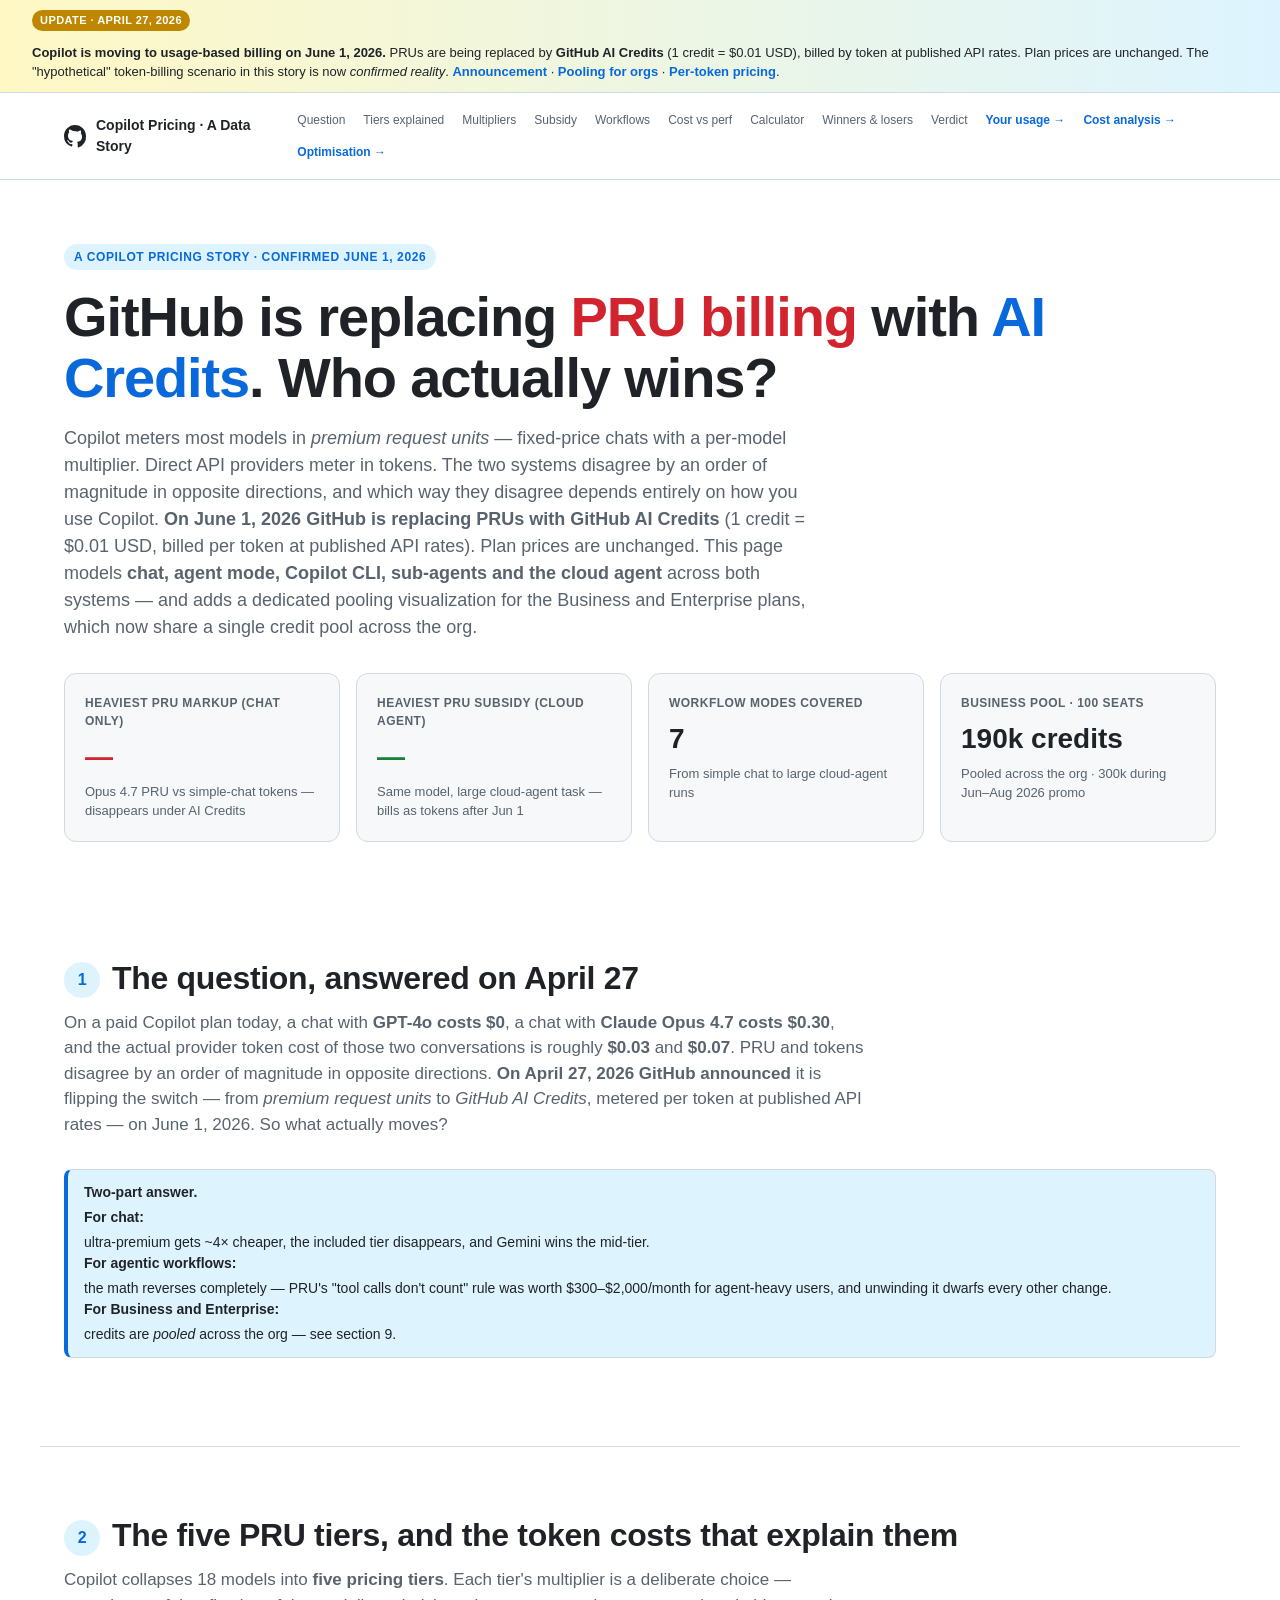
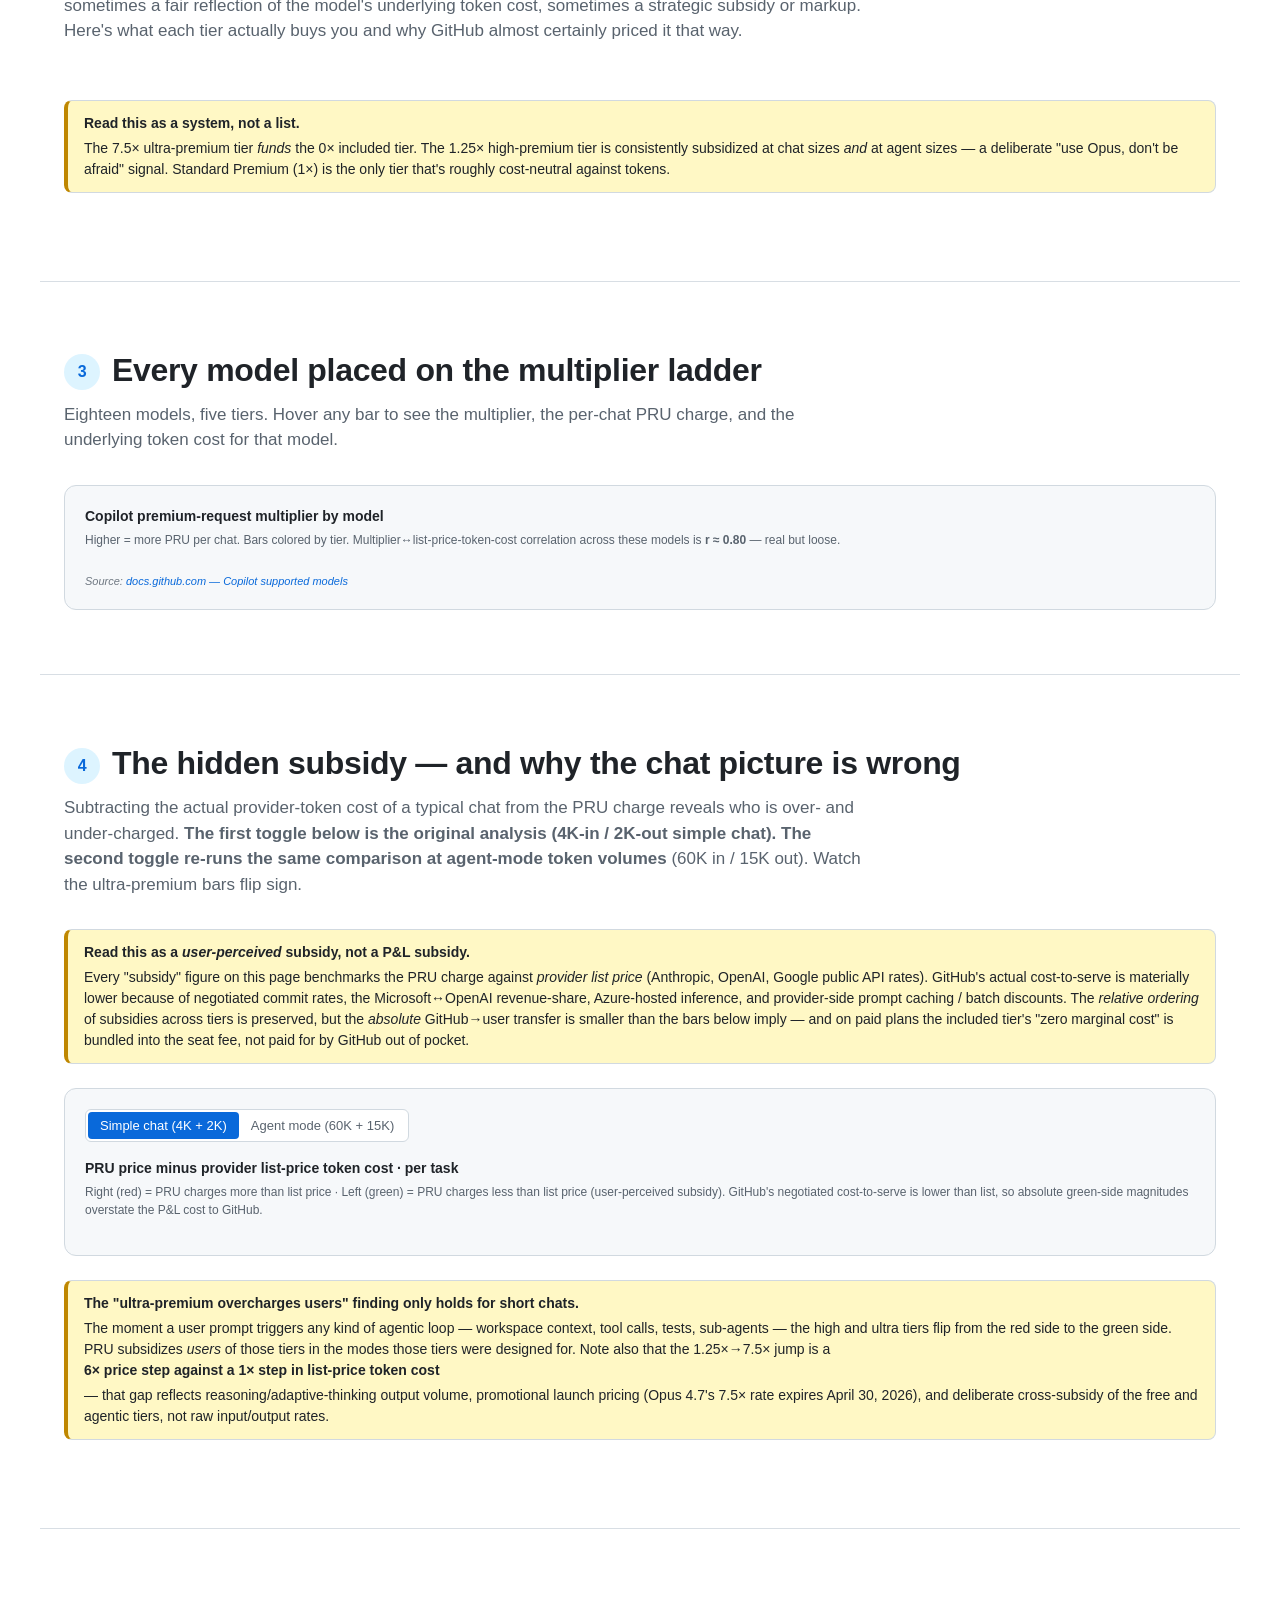
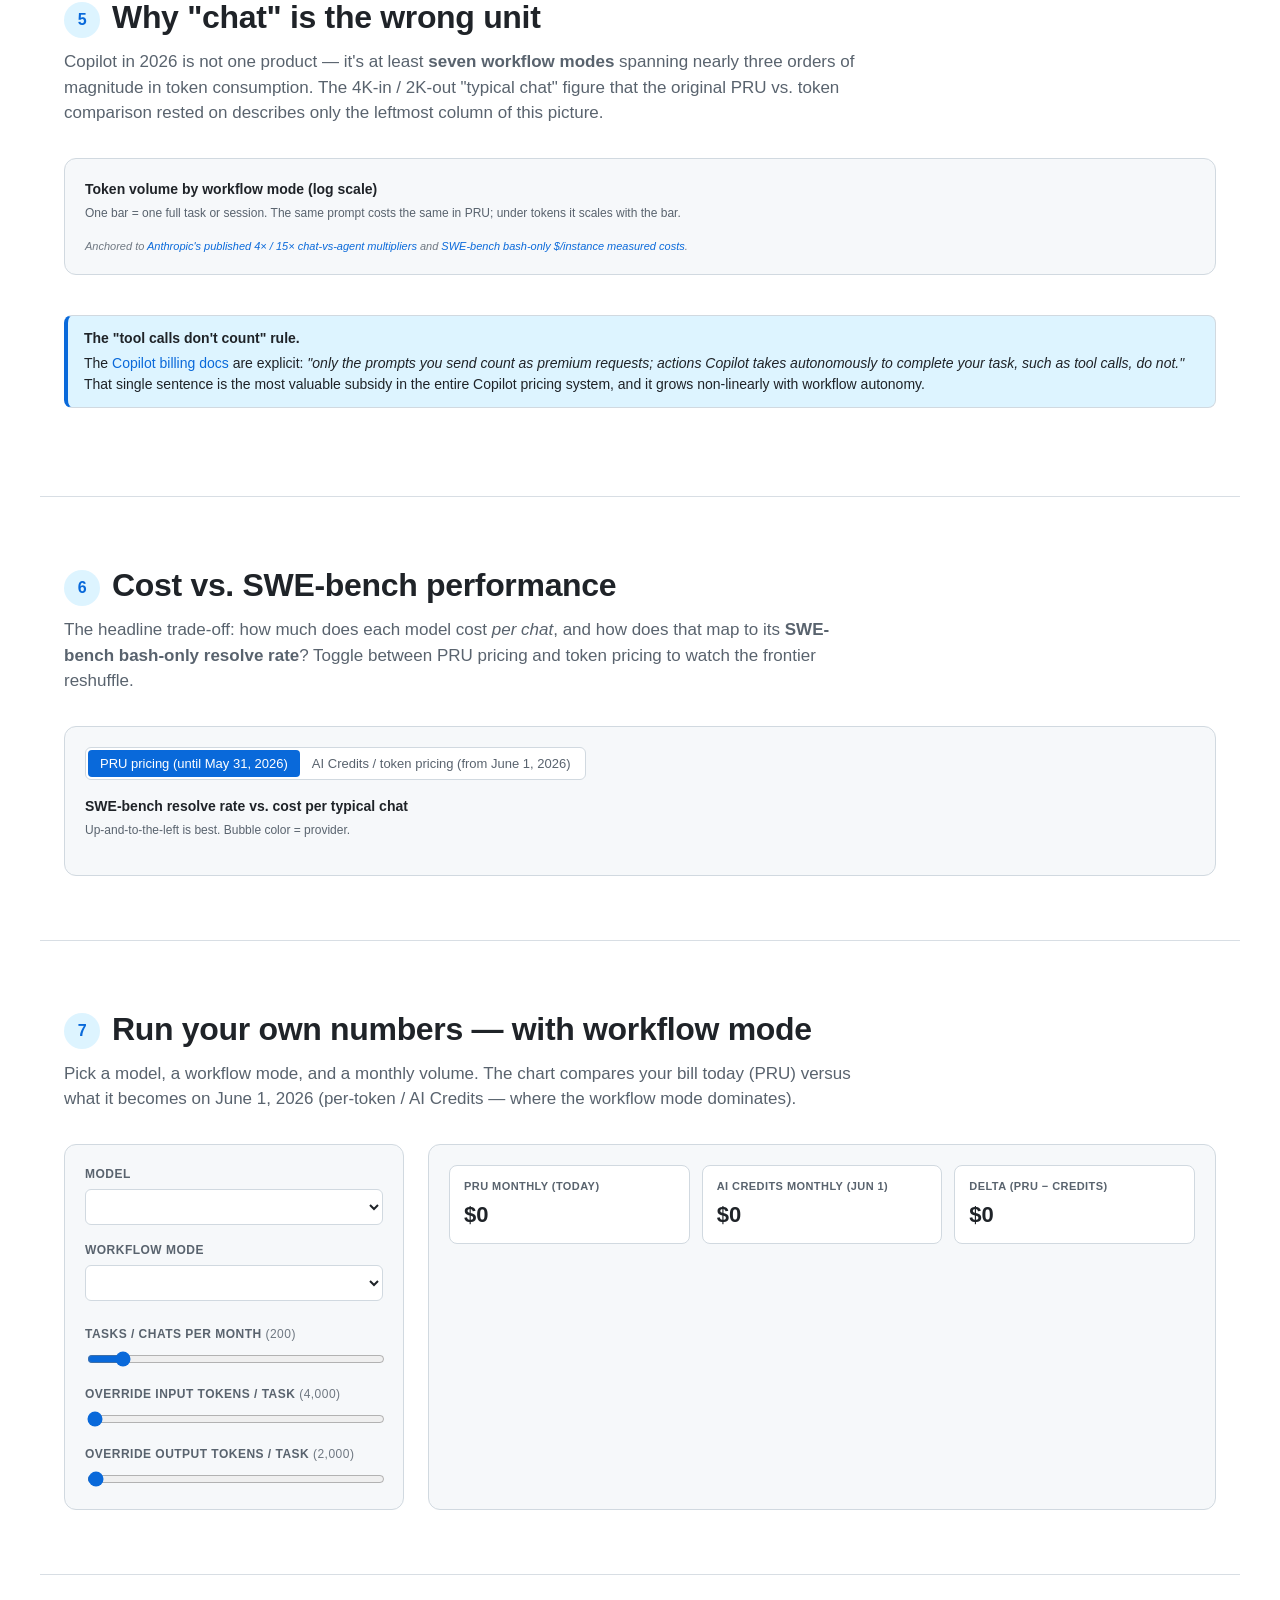
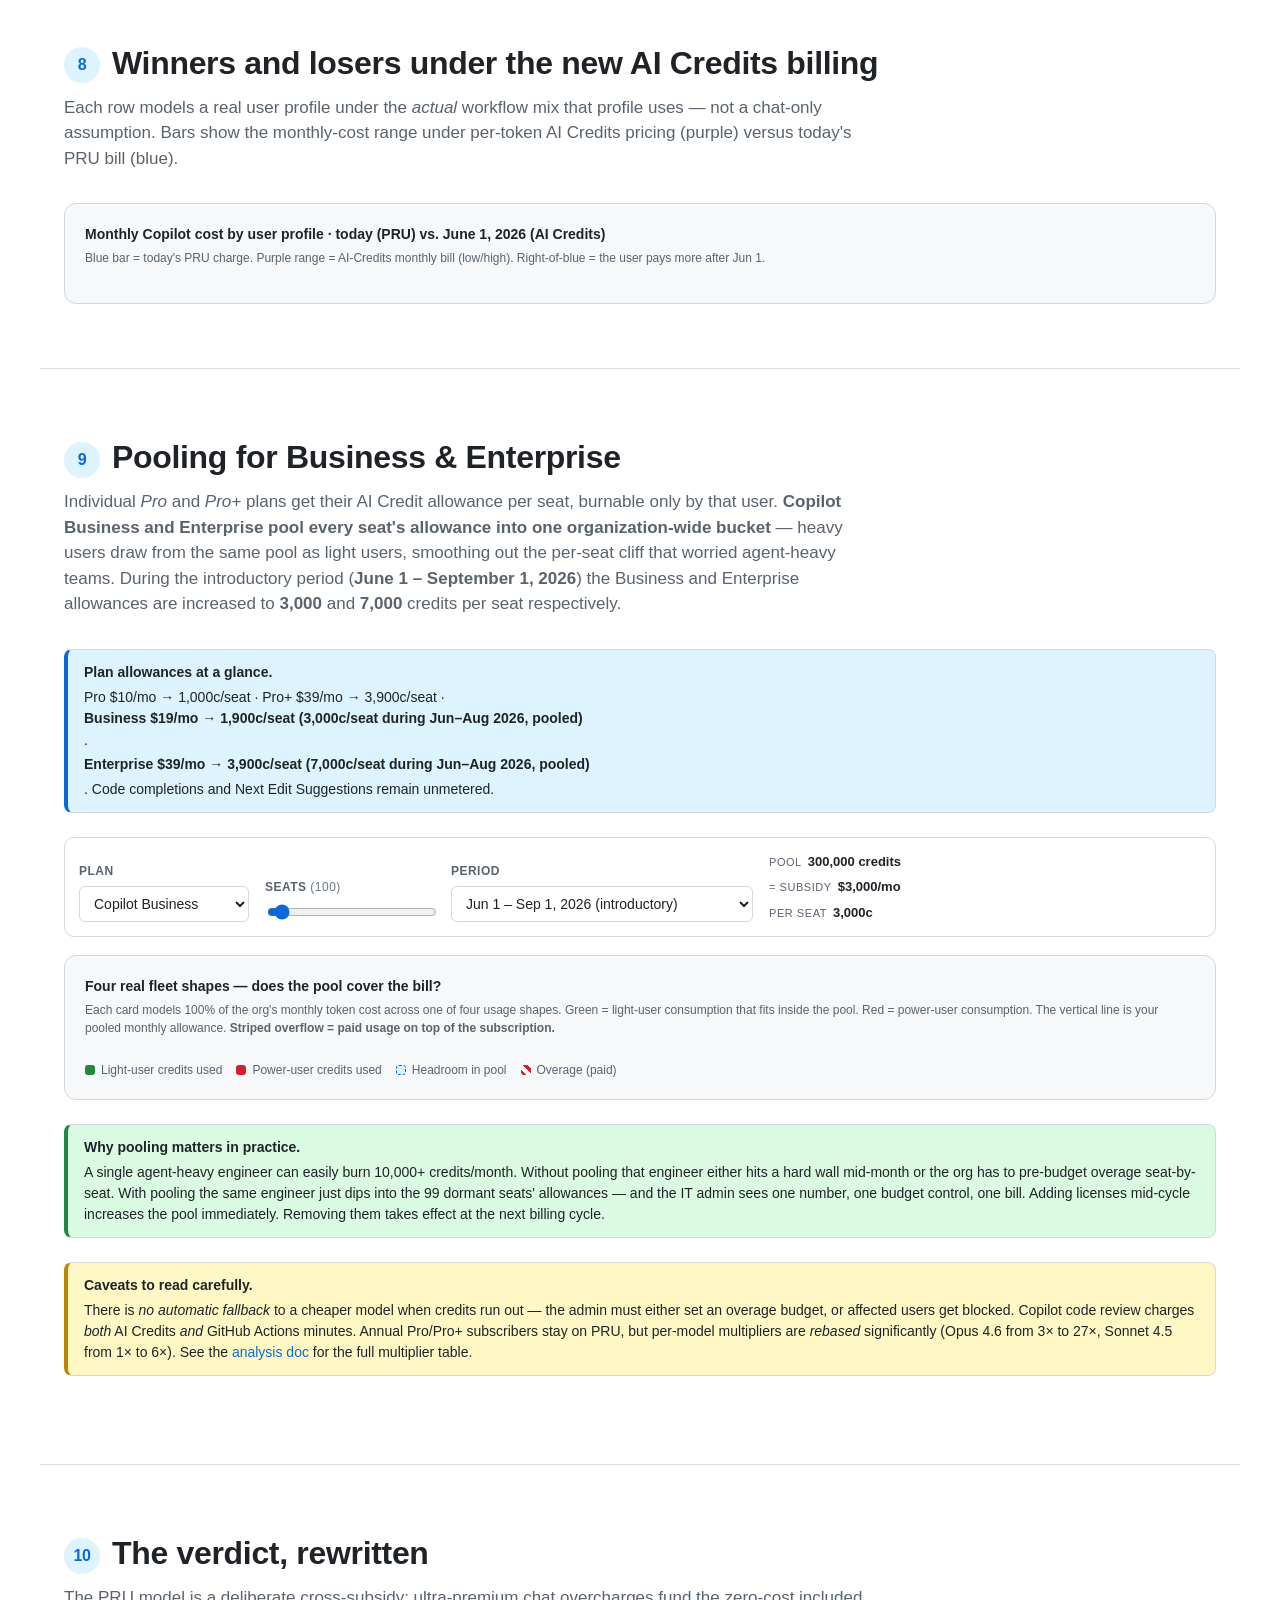
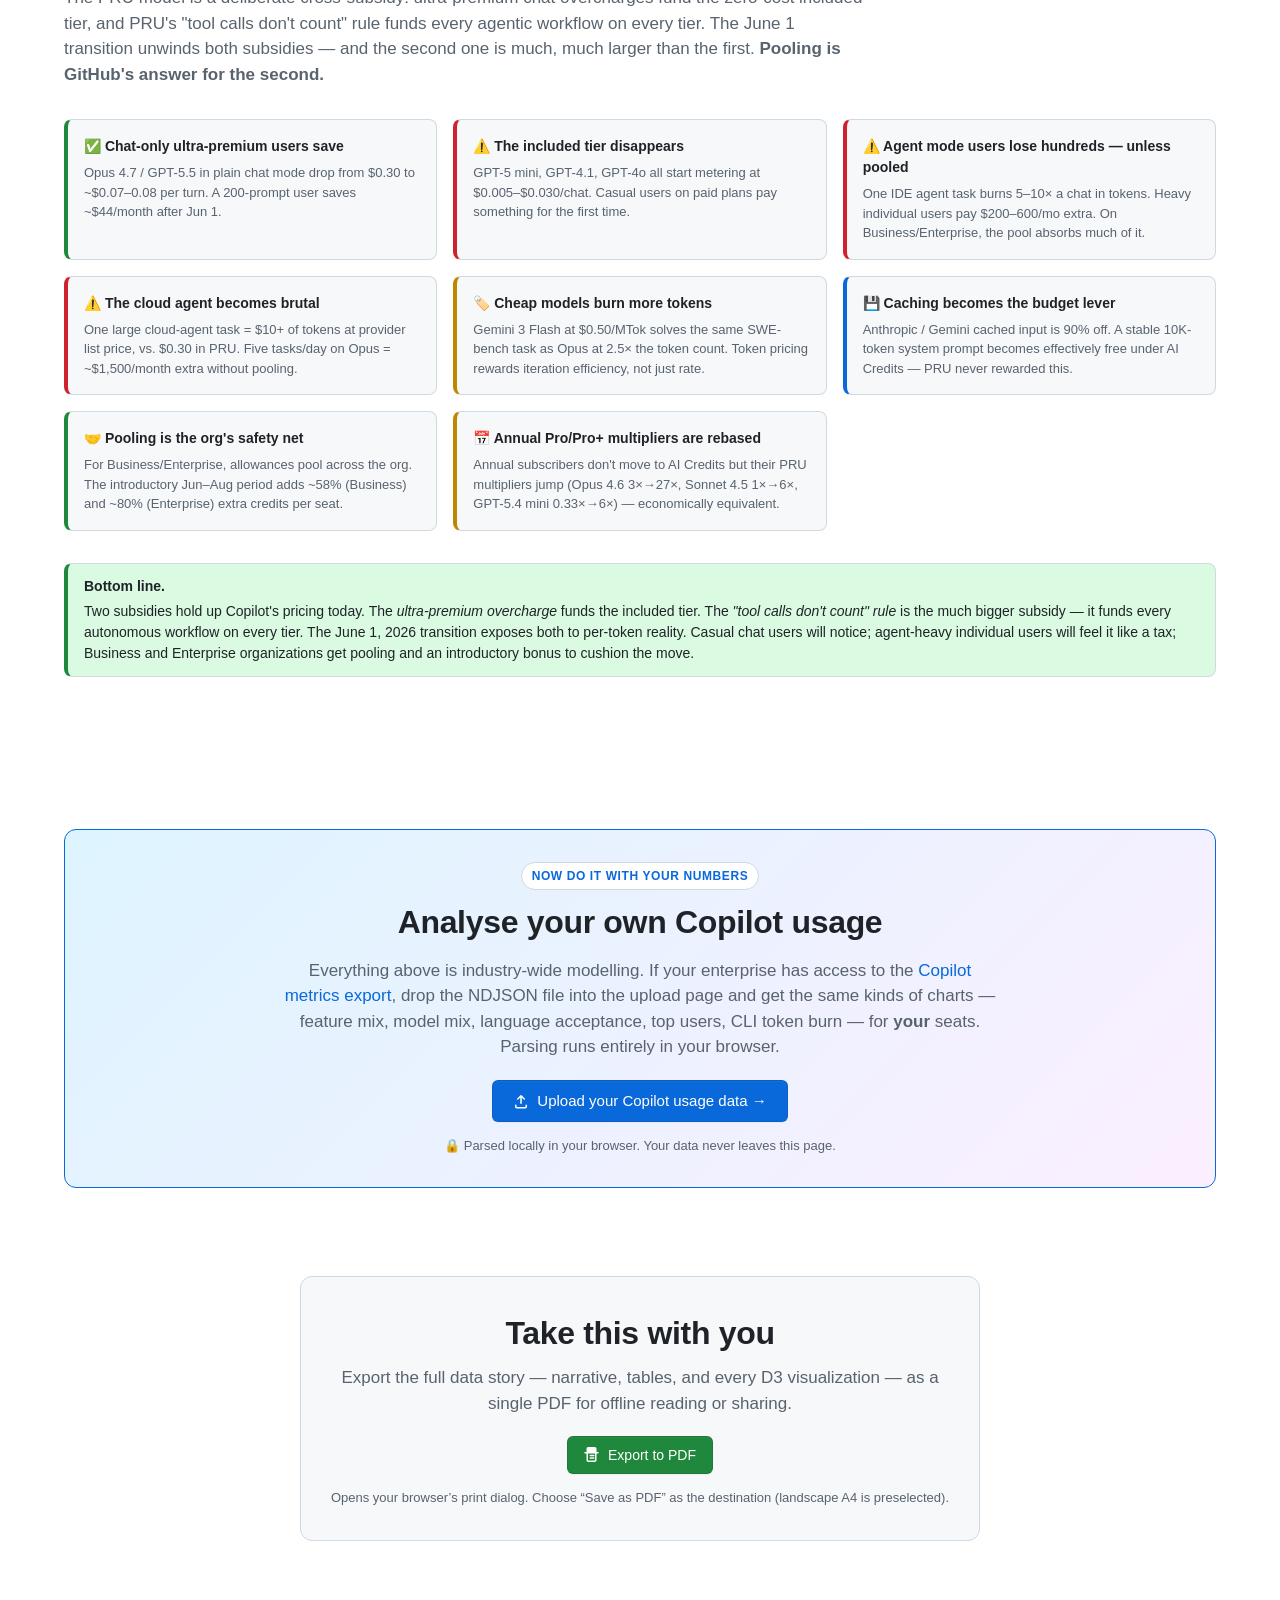
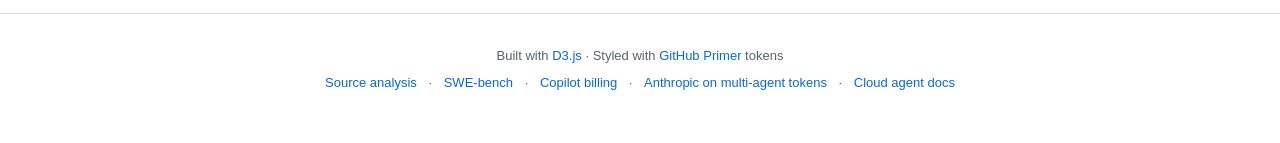
==== commit 90fdbbcd: "Add UBB optimisation insights page Adds /docs/optimization.html — a strategic optimisation page that" ====
--- a/docs/index.html
+++ b/docs/index.html
@@ -39,6 +39,7 @@
       <a href="#verdict">Verdict</a>
       <a href="usage.html" style="color:var(--accent-fg);font-weight:600">Your usage →</a>
       <a href="cost-analysis.html" style="color:var(--accent-fg);font-weight:600">Cost analysis →</a>
+      <a href="optimization.html" style="color:var(--accent-fg);font-weight:600">Optimisation →</a>
     </nav>
   </div>
 </header>
